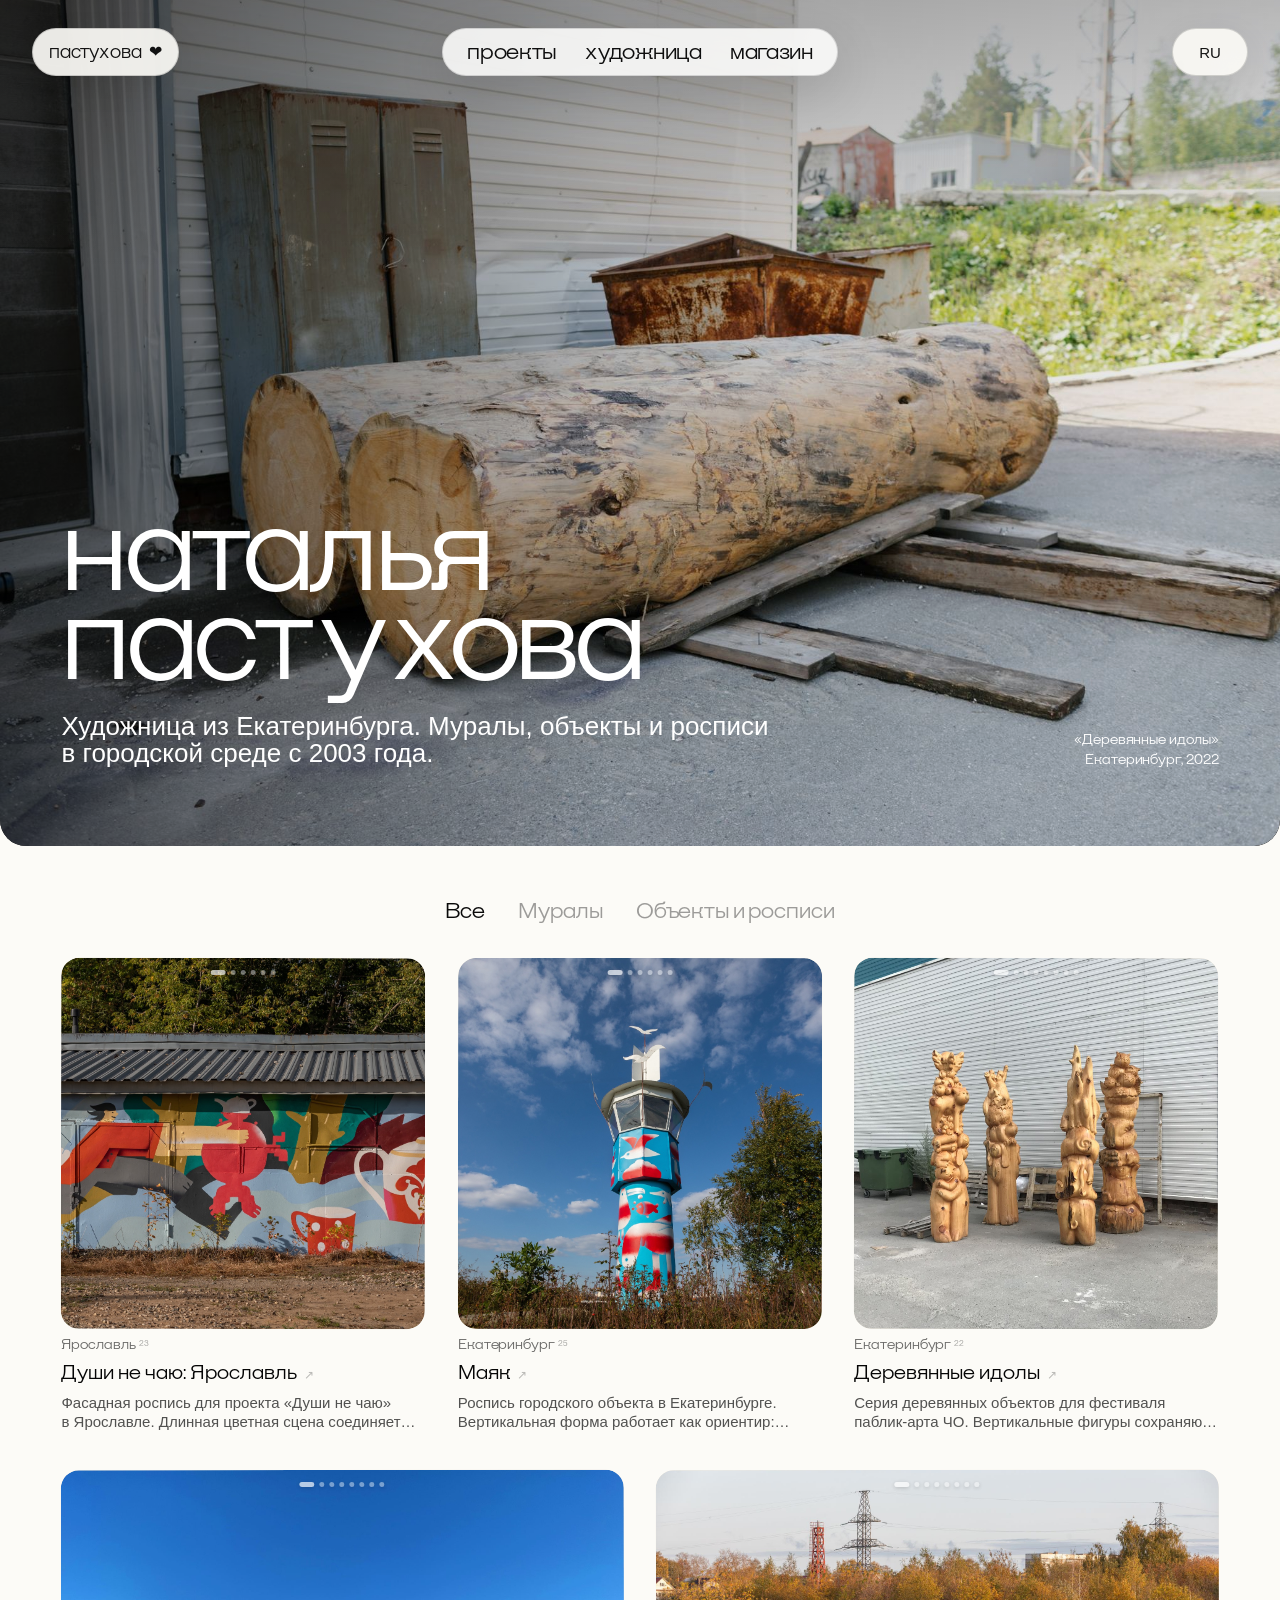
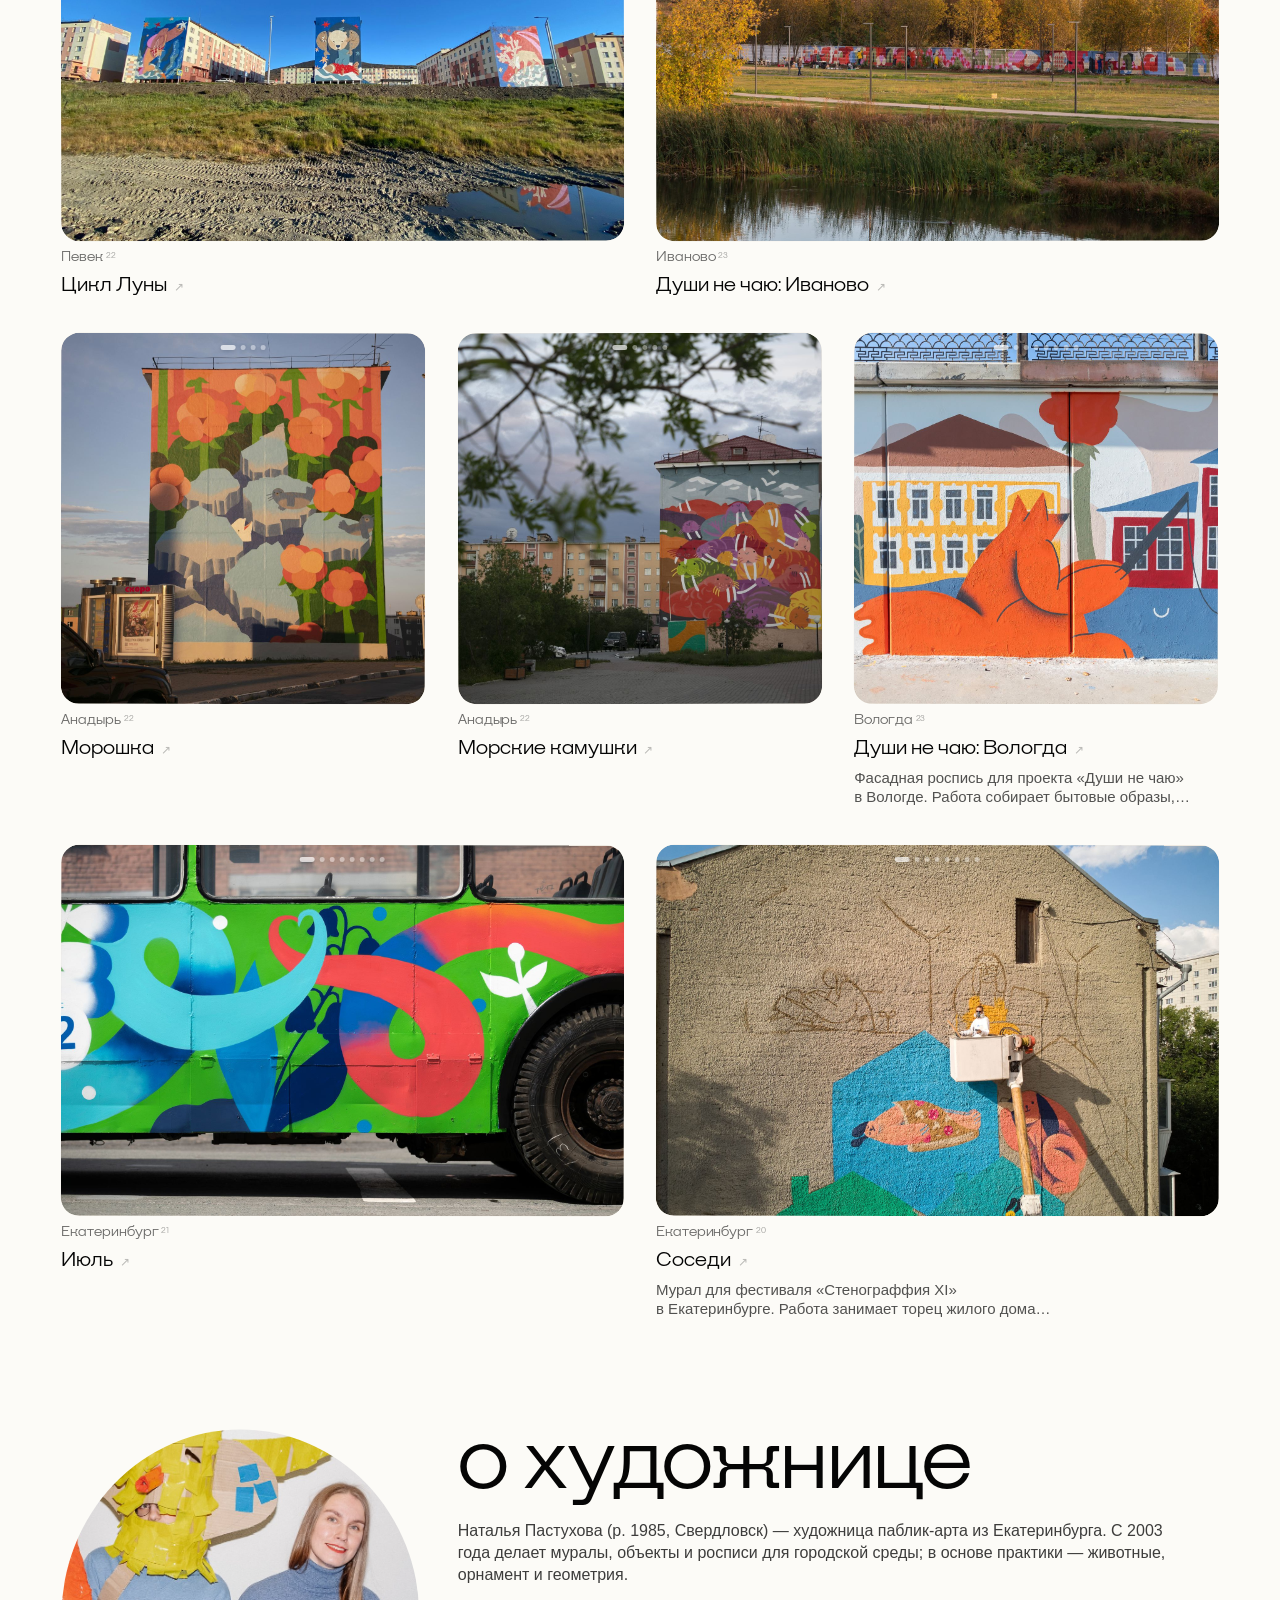
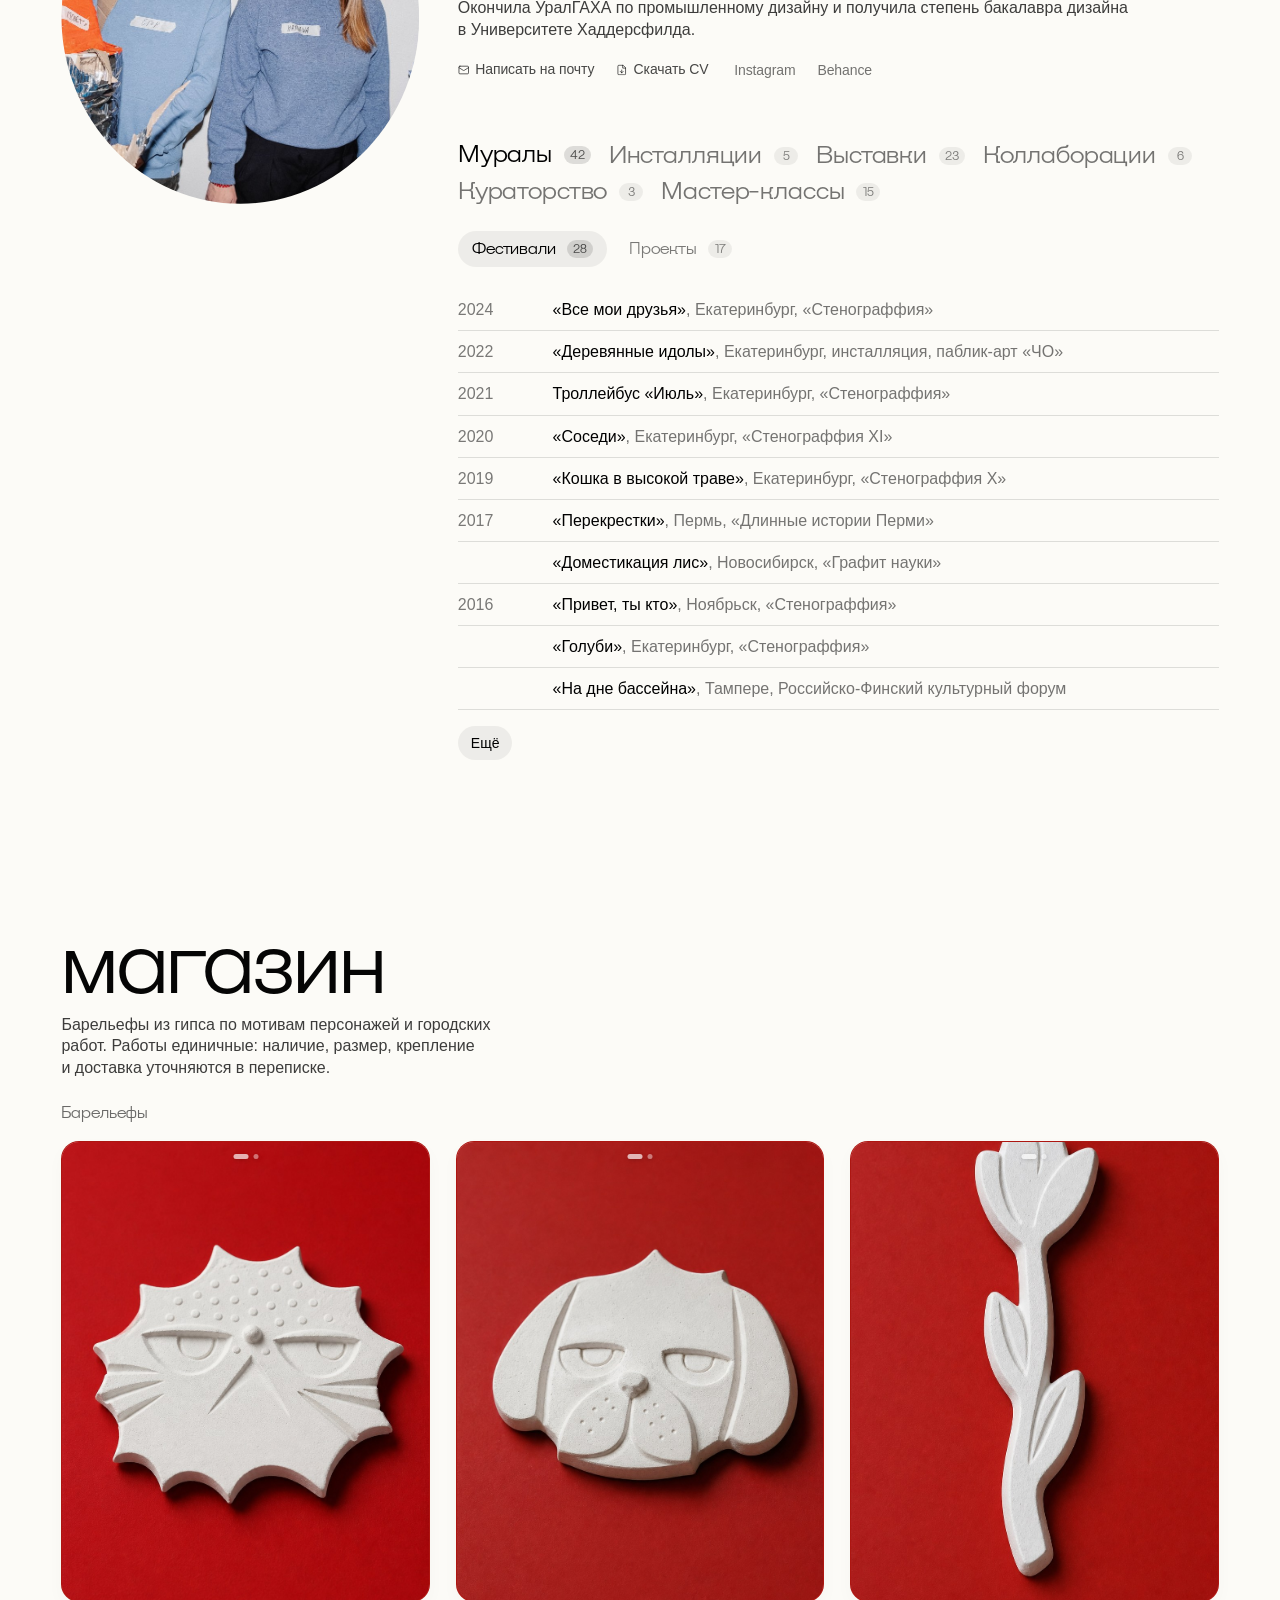
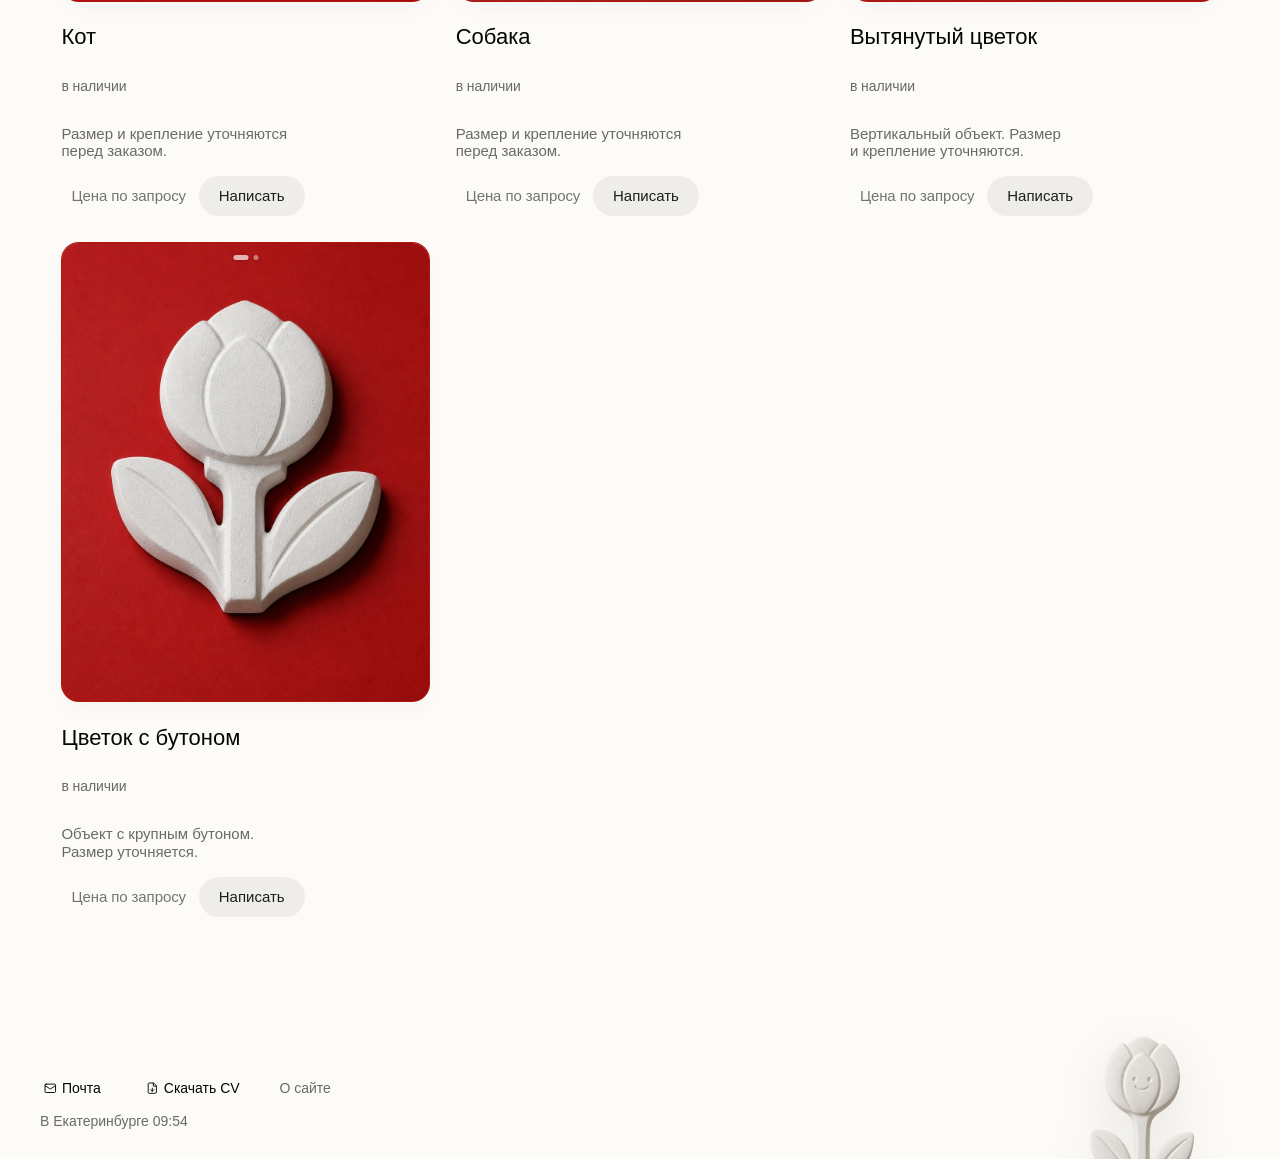
==== site/index.html @ 5fe612a3 "Polish night mode shop and project detail" ====
<!DOCTYPE html>
<html lang="ru">
<head>
    <meta charset="UTF-8">
    <meta name="viewport" content="width=device-width, initial-scale=1.0">
    <meta name="referrer" content="strict-origin-when-cross-origin">
    <meta http-equiv="Content-Security-Policy" content="default-src 'self'; script-src 'self'; style-src 'self' 'unsafe-inline'; img-src 'self' data: https:; font-src 'self' data:; connect-src 'self' https://api.open-meteo.com; object-src 'none'; base-uri 'self'; form-action 'none'; frame-src 'none'">
    <meta name="description" content="Наталья Пастухова: паблик-арт, городские проекты, биография художницы и работы в продаже.">
    <meta property="og:type" content="website">
    <meta property="og:site_name" content="Наталья Пастухова">
    <meta property="og:title" content="Наталья Пастухова — паблик-арт">
    <meta property="og:description" content="Муралы, городские объекты, росписи и барельефы художницы Натальи Пастуховой.">
    <meta property="og:image" content="https://aimpss7.github.io/natasha-pastukhova-site/assets/images/projects/mayak/cover.jpg">
    <meta property="og:url" content="https://aimpss7.github.io/natasha-pastukhova-site/">
    <meta name="twitter:card" content="summary_large_image">
    <link rel="canonical" href="https://aimpss7.github.io/natasha-pastukhova-site/">
    <link rel="alternate" hreflang="ru" href="https://aimpss7.github.io/natasha-pastukhova-site/">
    <link rel="alternate" hreflang="en" href="https://aimpss7.github.io/natasha-pastukhova-site/en.html">
    <title>Наталья Пастухова</title>
    <link rel="icon" href="favicon.svg" type="image/svg+xml">
    <link rel="stylesheet" href="css/style.css?v=site-v1-147">
</head>
<body class="site-home site-ru">
    <header class="header">
        <a href="index.html" class="header-logo">
            <span class="brand-full">пастухова</span><span class="brand-short">пастухова</span><span class="heart" aria-hidden="true">❤</span>
        </a>
        <div class="header-menu" id="site-menu">
            <a href="#projects">проекты</a>
            <a href="#artist">художница</a>
            <a href="#shop">магазин</a>
            <div class="header-menu-lang" aria-label="Язык сайта в меню">
                <a class="lang-toggle is-active" href="index.html" lang="ru" aria-current="true" aria-label="Русская версия сайта">RU</a>
                <a class="lang-toggle" href="en.html" lang="en" aria-label="English version">EN</a>
            </div>
        </div>
        <button class="header-burger" type="button" aria-label="Открыть меню" aria-expanded="false" aria-controls="site-menu" data-nav-toggle>
            <span></span>
            <span></span>
            <span></span>
        </button>
        <div class="header-lang" aria-label="Язык сайта">
            <a class="lang-toggle is-active" href="index.html" lang="ru" aria-current="true" aria-label="Русская версия сайта">RU</a>
            <a class="lang-toggle" href="en.html" lang="en" aria-label="English version">EN</a>
        </div>
    </header>

    <main class="onepage-main">
        <section class="onepage-projects" id="projects" aria-labelledby="hero-title">
            <section class="hero hero-editorial">
                <a class="hero-visual-link" href="#cards-start" data-hero-link aria-label="Перейти к выбранному проекту">
                    <img src="assets/images/projects/mayak/cover.jpg" alt="Маяк" decoding="async" data-hero-image>
                </a>
                <div class="hero-copy">
                    <div class="hero-kicker">Паблик-арт / Урал</div>
                    <h1 id="hero-title">
                        <span class="hero-title-line">наталья</span>
                        <span class="hero-title-line">пас<span class="kern-tu">ту</span><span class="kern-ho">хо</span>ва</span>
                    </h1>
                    <p class="hero-summary">Художница из Екатеринбурга. Муралы, объекты и росписи в городской среде с 2003 года.</p>
                </div>
                <div class="hero-image-caption" data-hero-caption>Маяк · Екатеринбург</div>
            </section>

            <div class="onepage-section-inner onepage-section-inner--projects">
                <nav class="project-filters" aria-label="Фильтры проектов">
                    <div class="filters">
                        <button class="filter-btn active" type="button" data-filter="all" aria-pressed="true" aria-label="Все работы, 10 проектов">Все <span aria-hidden="true">10</span></button>
                        <button class="filter-btn" type="button" data-filter="murals" aria-pressed="false" aria-label="Муралы, 7 проектов">Муралы <span aria-hidden="true">7</span></button>
                        <button class="filter-btn" type="button" data-filter="objects-paintings" aria-pressed="false" aria-label="Объекты и росписи, 3 проекта">Объекты и росписи <span aria-hidden="true">3</span></button>
                    </div>
                </nav>
            </div>

            <div class="container" id="cards-start">
                <!-- Карточки проектов будут отрендерены здесь через JS -->
            </div>
            <div class="onepage-section-inner">
                <div class="project-inline-detail" id="project-inline-detail" hidden></div>
            </div>
        </section>

        <section class="onepage-section" id="artist" aria-labelledby="artist-title">
            <div class="onepage-section-inner">
                <div class="two-column-layout">
                    <div class="photo-column">
                        <div class="photo-container">
                            <img src="ava_1.jpg" alt="Наталья Пастухова" decoding="async">
                        </div>
                    </div>

                    <div class="content-column">
                        <div class="cv-section">
                            <h2 class="about-title" id="artist-title">о художнице</h2>
                            <div class="cv-bio">
                                <p>Наталья Пастухова (р. 1985, Свердловск) — художница паблик-арта из Екатеринбурга. С 2003 года делает муралы, объекты и росписи для городской среды; в основе практики — животные, орнамент и геометрия.</p>
                                <p>Окончила УралГАХА по промышленному дизайну и получила степень бакалавра дизайна в Университете Хаддерсфилда.</p>
                            </div>
                            <div class="contact-chips about-actions" aria-label="Контакты и CV">
                                <div class="contact-group contact-group-primary" aria-label="Связаться и скачать CV">
                                    <button class="contact-chip contact-mail contact-chip-mail" type="button" data-copy-mail="hipastukhova@gmail.com" aria-label="Почта художницы" aria-expanded="false">
                                        <svg class="contact-icon" viewBox="0 0 24 24" aria-hidden="true"><rect width="20" height="16" x="2" y="4" rx="2"></rect><path d="m22 7-8.97 5.7a1.94 1.94 0 0 1-2.06 0L2 7"></path></svg>
                                        <span class="contact-mail-label">Написать на почту</span>
                                        <span class="contact-mail-value">hipastukhova@gmail.com</span>
                                        <span class="contact-mail-copy">Копировать</span>
                                    </button>
                                    <a class="contact-chip contact-chip-document" href="assets/docs/natalia-pastukhova-cv.pdf" download>
                                        <svg class="contact-icon" viewBox="0 0 24 24" aria-hidden="true"><path d="M14 2H6a2 2 0 0 0-2 2v16a2 2 0 0 0 2 2h12a2 2 0 0 0 2-2V8z"></path><path d="M14 2v6h6"></path><path d="M12 18v-6"></path><path d="m9 15 3 3 3-3"></path></svg>
                                        Скачать CV
                                    </a>
                                </div>
                                <div class="contact-group contact-group-social" aria-label="Внешние площадки">
                                    <a class="contact-chip contact-chip-social" href="https://www.instagram.com/hellopepe" target="_blank" rel="noopener noreferrer">Instagram</a>
                                    <a class="contact-chip contact-chip-social" href="https://www.behance.net/hellopepe" target="_blank" rel="noopener noreferrer">Behance</a>
                                </div>
                            </div>
                        </div>

                        <div class="content-wrapper">
                            <div class="menu-sidebar" role="tablist" aria-label="Разделы CV">
                                <button class="menu-item active" type="button" role="tab" aria-selected="true" aria-controls="section-1" aria-label="Муралы, 42 работы">Муралы <span aria-hidden="true">42</span></button>
                                <button class="menu-item" type="button" role="tab" aria-selected="false" aria-controls="section-2" aria-label="Инсталляции, 5 работ">Инсталляции <span aria-hidden="true">5</span></button>
                                <button class="menu-item" type="button" role="tab" aria-selected="false" aria-controls="section-3" aria-label="Выставки, 23 участия">Выставки <span aria-hidden="true">23</span></button>
                                <button class="menu-item" type="button" role="tab" aria-selected="false" aria-controls="section-4" aria-label="Коллаборации, 6 работ">Коллаборации <span aria-hidden="true">6</span></button>
                                <button class="menu-item" type="button" role="tab" aria-selected="false" aria-controls="section-5" aria-label="Кураторство, 3 проекта">Кураторство <span aria-hidden="true">3</span></button>
                                <button class="menu-item" type="button" role="tab" aria-selected="false" aria-controls="section-6" aria-label="Мастер-классы, 15 событий">Мастер-классы <span aria-hidden="true">15</span></button>
                            </div>

                            <div class="sections-container">
                                <div class="section active" id="section-1">
                                    <div class="cv-archive" data-cv-archive>
                                        <div class="cv-subtabs" role="tablist" aria-label="Типы муралов">
                                            <button class="cv-subtab active" id="murals-festivals-tab" type="button" role="tab" aria-selected="true" aria-controls="murals-festivals" aria-label="Фестивали, 28 работ" tabindex="0" data-cv-group-trigger="festivals">Фестивали <span aria-hidden="true">28</span></button>
                                            <button class="cv-subtab" id="murals-projects-tab" type="button" role="tab" aria-selected="false" aria-controls="murals-projects" aria-label="Проекты, 17 работ" tabindex="-1" data-cv-group-trigger="projects">Проекты <span aria-hidden="true">17</span></button>
                                        </div>

                                        <div class="cv-group active" id="murals-festivals" role="tabpanel" aria-labelledby="murals-festivals-tab" data-cv-group="festivals">
                                            <table data-preview-limit="10">
                                                <tr><td class="col-year">2024</td><td class="col-content"><span class="work-title">«Все мои друзья»</span><span class="work-location">Екатеринбург</span><span class="work-details">«Стенограффия»</span></td><td class="col-location">Екатеринбург</td></tr>
                                                <tr><td class="col-year">2022</td><td class="col-content"><span class="work-title">«Деревянные идолы»</span><span class="work-location">Екатеринбург</span><span class="work-details">инсталляция, паблик-арт «ЧО»</span></td><td class="col-location">Екатеринбург</td></tr>
                                                <tr><td class="col-year">2021</td><td class="col-content"><span class="work-title">Троллейбус «Июль»</span><span class="work-location">Екатеринбург</span><span class="work-details">«Стенограффия»</span></td><td class="col-location">Екатеринбург</td></tr>
                                                <tr><td class="col-year">2020</td><td class="col-content"><span class="work-title">«Соседи»</span><span class="work-location">Екатеринбург</span><span class="work-details">«Стенограффия XI»</span></td><td class="col-location">Екатеринбург</td></tr>
                                                <tr><td class="col-year">2019</td><td class="col-content"><span class="work-title">«Кошка в высокой траве»</span><span class="work-location">Екатеринбург</span><span class="work-details">«Стенограффия X»</span></td><td class="col-location">Екатеринбург</td></tr>
                                                <tr><td class="col-year">2017</td><td class="col-content"><span class="work-title">«Перекрестки»</span><span class="work-location">Пермь</span><span class="work-details">«Длинные истории Перми»</span></td><td class="col-location">Пермь</td></tr>
                                                <tr><td class="col-year"></td><td class="col-content"><span class="work-title">«Доместикация лис»</span><span class="work-location">Новосибирск</span><span class="work-details">«Графит науки»</span></td><td class="col-location">Новосибирск</td></tr>
                                                <tr><td class="col-year">2016</td><td class="col-content"><span class="work-title">«Привет, ты кто»</span><span class="work-location">Ноябрьск</span><span class="work-details">«Стенограффия»</span></td><td class="col-location">Ноябрьск</td></tr>
                                                <tr><td class="col-year"></td><td class="col-content"><span class="work-title">«Голуби»</span><span class="work-location">Екатеринбург</span><span class="work-details">«Стенограффия»</span></td><td class="col-location">Екатеринбург</td></tr>
                                                <tr><td class="col-year"></td><td class="col-content"><span class="work-title">«На дне бассейна»</span><span class="work-location">Тампере</span><span class="work-details">Российско-Финский культурный форум</span></td><td class="col-location">Тампере</td></tr>
                                                <tr><td class="col-year"></td><td class="col-content"><span class="work-title">«Самоцветы»</span><span class="work-location">Якутск</span><span class="work-details">IV Якутская биеннале современного искусства</span></td><td class="col-location">Якутск</td></tr>
                                                <tr><td class="col-year">2015</td><td class="col-content"><span class="work-title">«Птица счастья»</span><span class="work-location">Мыс Каменный</span><span class="work-details">«Стенограффия»</span></td><td class="col-location">Мыс Каменный</td></tr>
                                                <tr><td class="col-year"></td><td class="col-content"><span class="work-title">«Русалка»</span><span class="work-location">Екатеринбург</span><span class="work-details">«Результарт»</span></td><td class="col-location">Екатеринбург</td></tr>
                                                <tr><td class="col-year"></td><td class="col-content"><span class="work-title">«Миграция»</span><span class="work-location">Самара</span><span class="work-details">«Жемчужина на Волге»</span></td><td class="col-location">Самара</td></tr>
                                                <tr><td class="col-year">2014</td><td class="col-content"><span class="work-title">«Стая»</span><span class="work-location">Екатеринбург</span><span class="work-details">паблик-арт «Решительные действия»</span></td><td class="col-location">Екатеринбург</td></tr>
                                                <tr><td class="col-year">2013</td><td class="col-content"><span class="work-title">«Хорошая собака»</span><span class="work-location">Баку</span><span class="work-details">«Participate»</span></td><td class="col-location">Баку</td></tr>
                                                <tr><td class="col-year">2011</td><td class="col-content"><span class="work-title">«Хорошая собака»</span><span class="work-location">Пермь</span><span class="work-details">«Длинные истории Перми. Скорость цвета»</span></td><td class="col-location">Пермь</td></tr>
                                                <tr><td class="col-year"></td><td class="col-content"><span class="work-title">«Малахитовый медведь»</span><span class="work-location">Пермь</span><span class="work-details">«Длинные истории Перми. Скорость цвета»</span></td><td class="col-location">Пермь</td></tr>
                                                <tr><td class="col-year"></td><td class="col-content"><span class="work-title">«Хорошая собака»</span><span class="work-location">Пермь</span><span class="work-details">выставка «Черты», «Живая Пермь»</span></td><td class="col-location">Пермь</td></tr>
                                                <tr><td class="col-year">2010</td><td class="col-content"><span class="work-title">«Хорошая собака»</span><span class="work-location">Москва</span><span class="work-details">II Московская международная биеннале молодого искусства «Стой! Кто идет?»</span></td><td class="col-location">Москва</td></tr>
                                                <tr><td class="col-year"></td><td class="col-content"><span class="work-title">«Семечки закончились»</span><span class="work-location">Екатеринбург</span><span class="work-details">«Длинные истории Екатеринбурга 8. Черно-белое пространство»</span></td><td class="col-location">Екатеринбург</td></tr>
                                                <tr><td class="col-year">2009</td><td class="col-content"><span class="work-title">«Хорошая собака»</span><span class="work-location">Екатеринбург</span><span class="work-details">«Длинные истории Екатеринбурга 6»</span></td><td class="col-location">Екатеринбург</td></tr>
                                                <tr><td class="col-year">2008</td><td class="col-content"><span class="work-title">«Хорошая собака»</span><span class="work-location">Бишкек</span><span class="work-details">Международный симпозиум по искусству в общественных пространствах</span></td><td class="col-location">Бишкек</td></tr>
                                                <tr><td class="col-year">2007</td><td class="col-content"><span class="work-title">«46»</span><span class="work-location">Екатеринбург</span><span class="work-details">«Длинные истории Екатеринбурга 5»</span></td><td class="col-location">Екатеринбург</td></tr>
                                                <tr><td class="col-year"></td><td class="col-content"><span class="work-title">«Глэмрок»</span><span class="work-location">Екатеринбург</span><span class="work-details">«На волне»</span></td><td class="col-location">Екатеринбург</td></tr>
                                                <tr><td class="col-year">2006</td><td class="col-content"><span class="work-title">«4 годовщины»</span><span class="work-location">Екатеринбург</span><span class="work-details">«Длинные истории Екатеринбурга 4»</span></td><td class="col-location">Екатеринбург</td></tr>
                                                <tr><td class="col-year">2004</td><td class="col-content"><span class="work-title">«Communal»</span><span class="work-location">Екатеринбург</span><span class="work-details">«Длинные истории Екатеринбурга 2»</span></td><td class="col-location">Екатеринбург</td></tr>
                                                <tr><td class="col-year">2003</td><td class="col-content"><span class="work-title">«Захват 4 овощебазы»</span><span class="work-location">Екатеринбург</span><span class="work-details">«Длинные истории Екатеринбурга»</span></td><td class="col-location">Екатеринбург</td></tr>
                                            </table>
                                            <button class="cv-show-more" type="button" data-cv-show-more data-collapsed-label="Ещё" data-expanded-label="Скрыть">Ещё</button>
                                        </div>

                                        <div class="cv-group" id="murals-projects" role="tabpanel" aria-labelledby="murals-projects-tab" data-cv-group="projects" hidden>
                                            <table data-preview-limit="10">
                                                <tr><td class="col-year">2022</td><td class="col-content"><span class="work-title">«Морошка»</span><span class="work-location">Анадырь</span></td><td class="col-location">Анадырь</td></tr>
                                                <tr><td class="col-year"></td><td class="col-content"><span class="work-title">«Морские камушки»</span><span class="work-location">Анадырь</span></td><td class="col-location">Анадырь</td></tr>
                                                <tr><td class="col-year"></td><td class="col-content"><span class="work-title">«Цикл Луны»</span><span class="work-location">Певек</span><span class="work-details">триптих</span></td><td class="col-location">Певек</td></tr>
                                                <tr><td class="col-year"></td><td class="col-content"><span class="work-title">«Встреча»</span><span class="work-location">Альметьевск</span></td><td class="col-location">Альметьевск</td></tr>
                                                <tr><td class="col-year">2021</td><td class="col-content"><span class="work-title">«Поцелуй»</span><span class="work-location">Анадырь</span></td><td class="col-location">Анадырь</td></tr>
                                            </table>
                                            <button class="cv-show-more" type="button" hidden data-cv-show-more data-collapsed-label="Ещё" data-expanded-label="Скрыть">Ещё</button>
                                        </div>
                                    </div>
                                </div>

                                <div class="section" id="section-2">
                                    <table>
                                        <tr><td class="col-year">2022</td><td class="col-content"><span class="work-title">«Деревянные идолы»</span><span class="work-location">Екатеринбург</span><span class="work-details">инсталляция, паблик-арт «ЧО»</span></td><td class="col-location">Екатеринбург</td></tr>
                                        <tr><td class="col-year">2021</td><td class="col-content"><span class="work-title">Троллейбус «Июль»</span><span class="work-location">Екатеринбург</span><span class="work-details">«Стенограффия»</span></td><td class="col-location">Екатеринбург</td></tr>
                                    </table>
                                </div>

                                <div class="section" id="section-3">
                                    <div class="subsection-title">Персональные выставки</div>
                                    <table>
                                        <tr><td class="col-year">2020</td><td class="col-content"><span class="work-title">«Город зорких»</span><span class="work-location">Екатеринбург</span><span class="work-details">Бар Негодяи</span></td><td class="col-location">Екатеринбург</td></tr>
                                    </table>
                                </div>

                                <div class="section" id="section-4">
                                    <table>
                                        <tr><td class="col-year">2023</td><td class="col-content"><span class="work-title">«Кот, пчела и дракон»</span><span class="work-location">Санкт-Петербург</span><span class="work-details">Билайн и Севкабель Порт</span></td><td class="col-location">Санкт-Петербург</td></tr>
                                    </table>
                                </div>

                                <div class="section" id="section-5">
                                    <table>
                                        <tr><td class="col-year">2024</td><td class="col-content"><span class="work-title">Кураторский проект «Месторождения»</span><span class="work-location">Краснокаменск</span></td><td class="col-location">Краснокаменск</td></tr>
                                    </table>
                                </div>

                                <div class="section" id="section-6">
                                    <table>
                                        <tr><td class="col-year">2024</td><td class="col-content"><span class="work-title">Лаборатория «Фантастический Сад»</span><span class="work-location">Екатеринбург</span><span class="work-details">Инклюзивная художественная студия, Ельцин Центр</span></td><td class="col-location">Екатеринбург</td></tr>
                                    </table>
                                </div>
                            </div>
                        </div>
                    </div>
                </div>
            </div>
        </section>

        <section class="onepage-section" id="shop" aria-labelledby="shop-title">
            <div class="onepage-section-inner">
                <header class="shop-heading">
                    <div>
                        <h2 id="shop-title">магазин</h2>
                        <p>Барельефы из гипса по мотивам персонажей и городских работ. Работы единичные: наличие, размер, крепление и доставка уточняются в переписке.</p>
                    </div>
                </header>
                <div class="shop-catalog" aria-label="Товары">
                    <section class="shop-group" aria-labelledby="shop-reliefs-title">
                        <h3 class="shop-group-title" id="shop-reliefs-title">Барельефы</h3>
                        <div class="shop-grid shop-grid--reliefs">
                            <article class="shop-item shop-item--cat-relief is-available">
                                <div class="shop-item-image shop-item-story" data-shop-story>
                                    <img class="active" src="assets/images/shop/reliefs/cat-main.jpg" alt="Барельеф Кот" loading="eager" decoding="async">
                                    <img src="assets/images/shop/reliefs/cat-detail.jpg" alt="Барельеф Кот, деталь" loading="lazy" decoding="async">
                                    <div class="shop-story-progress" aria-hidden="true"><span class="active"></span><span></span></div>
                                    <button class="shop-story-btn shop-story-prev" type="button" aria-label="Предыдущий кадр"></button>
                                    <button class="shop-story-btn shop-story-next" type="button" aria-label="Следующий кадр"></button>
                                </div>
                                <h4>Кот</h4>
                                <div class="shop-item-meta">
                                    <span>в наличии</span>
                                </div>
                                <p class="shop-item-note">Размер и крепление уточняются перед заказом.</p>
                                <div class="shop-buy">
                                    <span class="shop-price">Цена по запросу</span>
                                    <a class="shop-order" href="mailto:hipastukhova@gmail.com?subject=Уточнить%20наличие%3A%20барельеф%20Кот">Написать</a>
                                </div>
                            </article>

                            <article class="shop-item shop-item--dog-relief is-available">
                                <div class="shop-item-image shop-item-story" data-shop-story>
                                    <img class="active" src="assets/images/shop/reliefs/dog-main.jpg" alt="Барельеф Собака" loading="eager" decoding="async">
                                    <img src="assets/images/shop/reliefs/dog-detail.jpg" alt="Барельеф Собака, деталь" loading="lazy" decoding="async">
                                    <div class="shop-story-progress" aria-hidden="true"><span class="active"></span><span></span></div>
                                    <button class="shop-story-btn shop-story-prev" type="button" aria-label="Предыдущий кадр"></button>
                                    <button class="shop-story-btn shop-story-next" type="button" aria-label="Следующий кадр"></button>
                                </div>
                                <h4>Собака</h4>
                                <div class="shop-item-meta">
                                    <span>в наличии</span>
                                </div>
                                <p class="shop-item-note">Размер и крепление уточняются перед заказом.</p>
                                <div class="shop-buy">
                                    <span class="shop-price">Цена по запросу</span>
                                    <a class="shop-order" href="mailto:hipastukhova@gmail.com?subject=Уточнить%20наличие%3A%20барельеф%20Собака">Написать</a>
                                </div>
                            </article>

                            <article class="shop-item shop-item--long-flower-relief is-available">
                                <div class="shop-item-image shop-item-story" data-shop-story>
                                    <img class="active" src="assets/images/shop/reliefs/flower-long-main.jpg" alt="Барельеф Вытянутый цветок" loading="lazy" decoding="async">
                                    <img src="assets/images/shop/reliefs/flower-long-detail.jpg" alt="Барельеф Вытянутый цветок, деталь" loading="lazy" decoding="async">
                                    <div class="shop-story-progress" aria-hidden="true"><span class="active"></span><span></span></div>
                                    <button class="shop-story-btn shop-story-prev" type="button" aria-label="Предыдущий кадр"></button>
                                    <button class="shop-story-btn shop-story-next" type="button" aria-label="Следующий кадр"></button>
                                </div>
                                <h4>Вытянутый цветок</h4>
                                <div class="shop-item-meta">
                                    <span>в наличии</span>
                                </div>
                                <p class="shop-item-note">Вертикальный объект. Размер и крепление уточняются.</p>
                                <div class="shop-buy">
                                    <span class="shop-price">Цена по запросу</span>
                                    <a class="shop-order" href="mailto:hipastukhova@gmail.com?subject=Уточнить%20наличие%3A%20барельеф%20Вытянутый%20цветок">Написать</a>
                                </div>
                            </article>

                            <article class="shop-item shop-item--bud-flower-relief is-available">
                                <div class="shop-item-image shop-item-story" data-shop-story>
                                    <img class="active" src="assets/images/shop/reliefs/flower-bud-main.jpg" alt="Барельеф Цветок с бутоном" loading="lazy" decoding="async">
                                    <img src="assets/images/shop/reliefs/flower-bud-detail.jpg" alt="Барельеф Цветок с бутоном, деталь" loading="lazy" decoding="async">
                                    <div class="shop-story-progress" aria-hidden="true"><span class="active"></span><span></span></div>
                                    <button class="shop-story-btn shop-story-prev" type="button" aria-label="Предыдущий кадр"></button>
                                    <button class="shop-story-btn shop-story-next" type="button" aria-label="Следующий кадр"></button>
                                </div>
                                <h4>Цветок с бутоном</h4>
                                <div class="shop-item-meta">
                                    <span>в наличии</span>
                                </div>
                                <p class="shop-item-note">Объект с крупным бутоном. Размер уточняется.</p>
                                <div class="shop-buy">
                                    <span class="shop-price">Цена по запросу</span>
                                    <a class="shop-order" href="mailto:hipastukhova@gmail.com?subject=Уточнить%20наличие%3A%20барельеф%20Цветок%20с%20бутоном">Написать</a>
                                </div>
                            </article>
                        </div>
                    </section>
                </div>
            </div>
        </section>
    </main>

    <footer class="footer">
        <div class="footer-content">
            <div class="footer-service" aria-label="Контакты и служебные ссылки">
                <a class="footer-link footer-link-primary footer-mail" href="mailto:hipastukhova@gmail.com" aria-label="Написать на почту">
                    <svg class="footer-icon" viewBox="0 0 24 24" aria-hidden="true"><rect width="20" height="16" x="2" y="4" rx="2"></rect><path d="m22 7-8.97 5.7a1.94 1.94 0 0 1-2.06 0L2 7"></path></svg>
                    <span>Почта</span>
                </a>
                <a class="footer-link footer-link-document" href="assets/docs/natalia-pastukhova-cv.pdf" download>
                    <svg class="footer-icon footer-icon-doc" viewBox="0 0 24 24" aria-hidden="true"><path d="M14 2H6a2 2 0 0 0-2 2v16a2 2 0 0 0 2 2h12a2 2 0 0 0 2-2V8z"></path><path d="M14 2v6h6"></path><path d="M12 18v-6"></path><path d="m9 15 3 3 3-3"></path></svg>
                    <span>Скачать CV</span>
                </a>
                <button class="footer-link footer-privacy" type="button" data-privacy-open aria-label="О сайте и данных">О сайте</button>
            </div>
            <div class="footer-context" aria-label="Екатеринбург: локальное время и погода">
                <span class="footer-live">В Екатеринбурге <span class="ekb-time" id="ekb-time">00:00</span><span class="ekb-weather" id="weather-temp"></span></span>
            </div>
        </div>
        <img class="footer-flower" src="assets/images/footer/smiling-flower-relief.png" alt="" loading="lazy" decoding="async" aria-hidden="true">
    </footer>

    <script defer src="js/main.js?v=site-v1-60"></script>
</body>
</html>
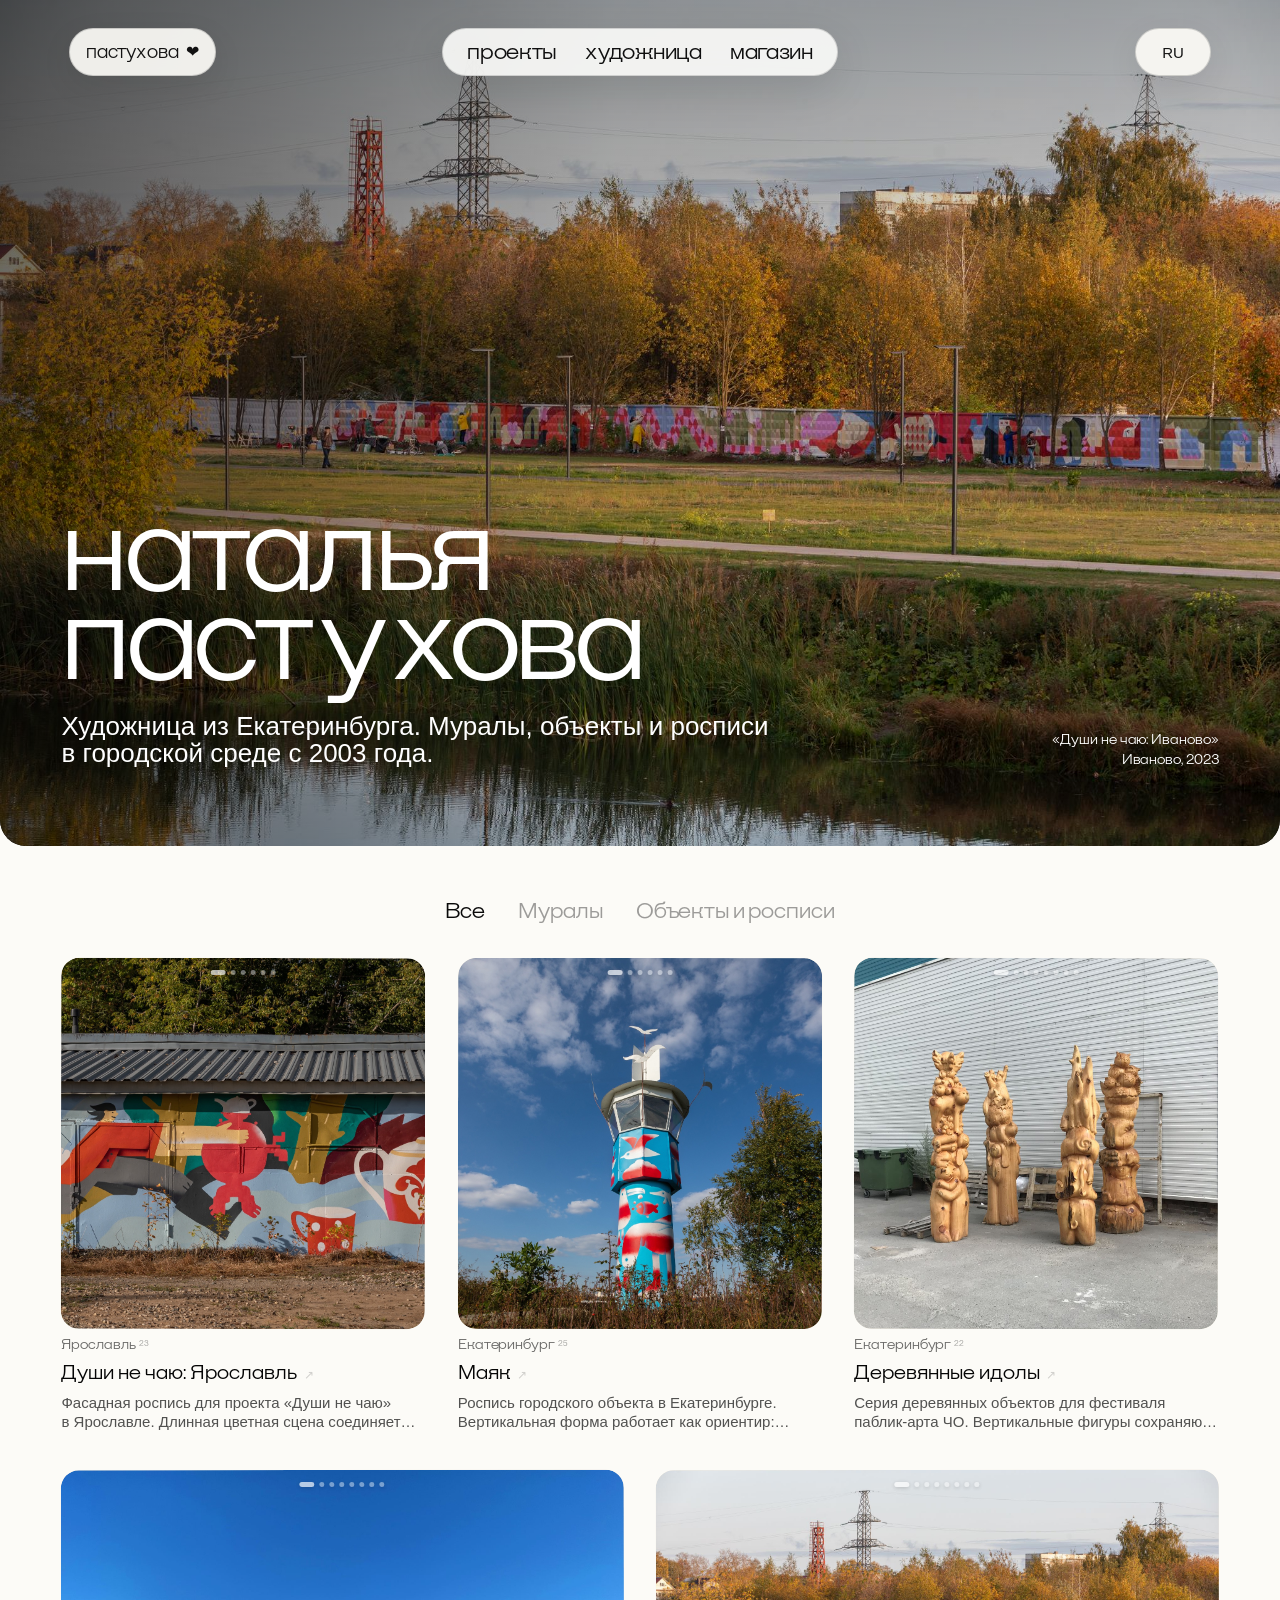
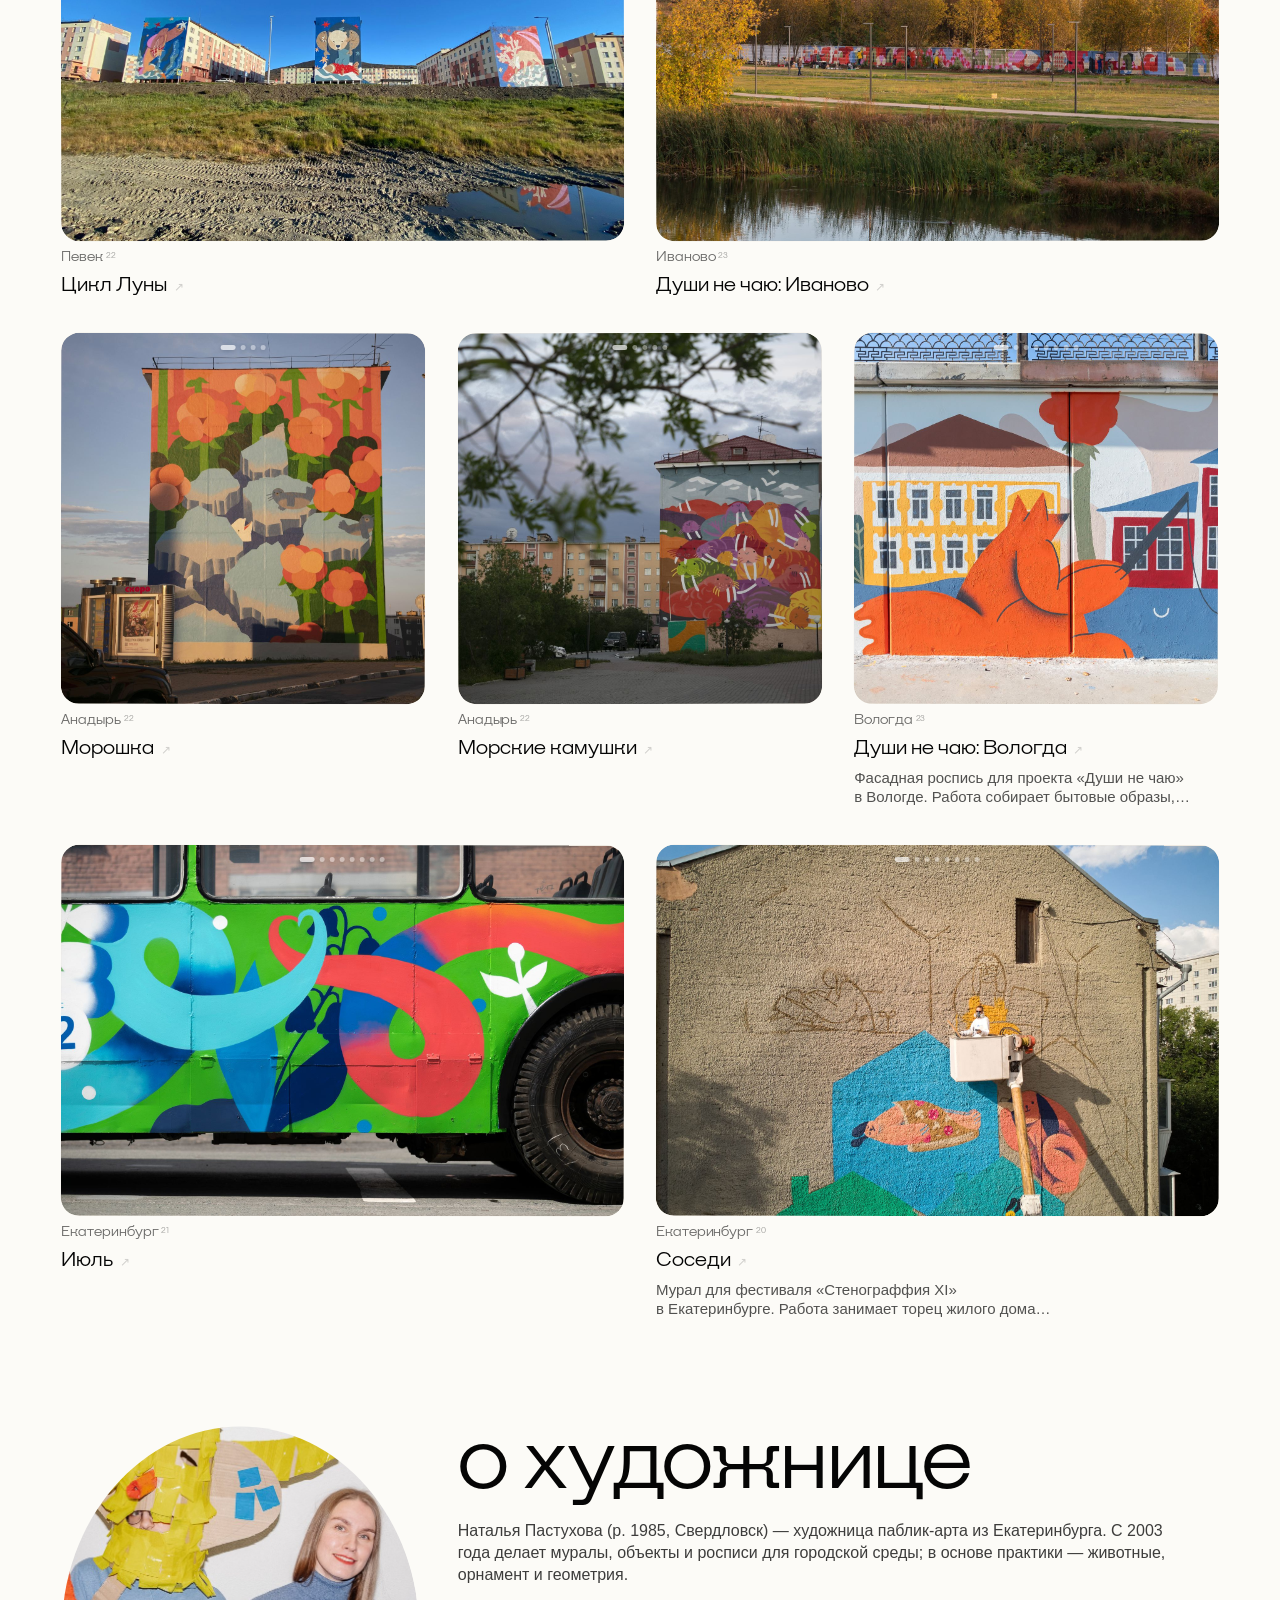
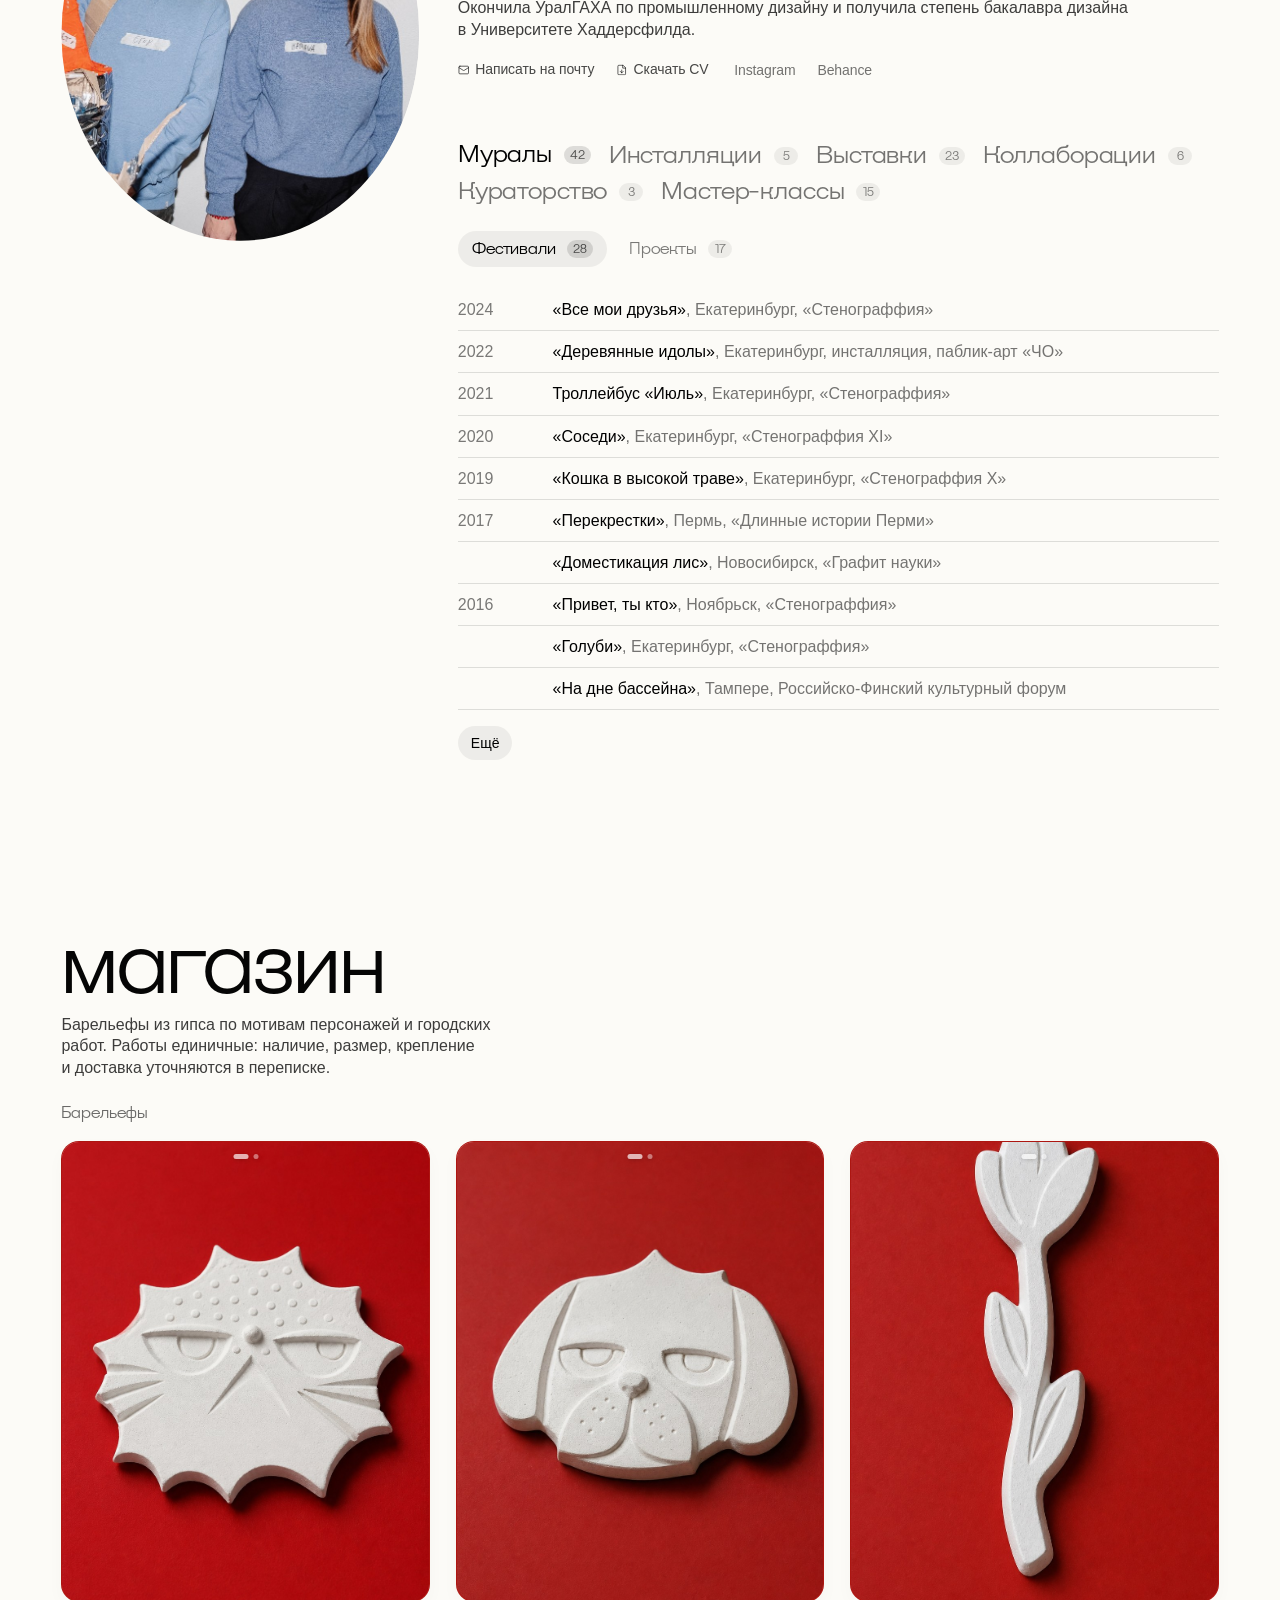
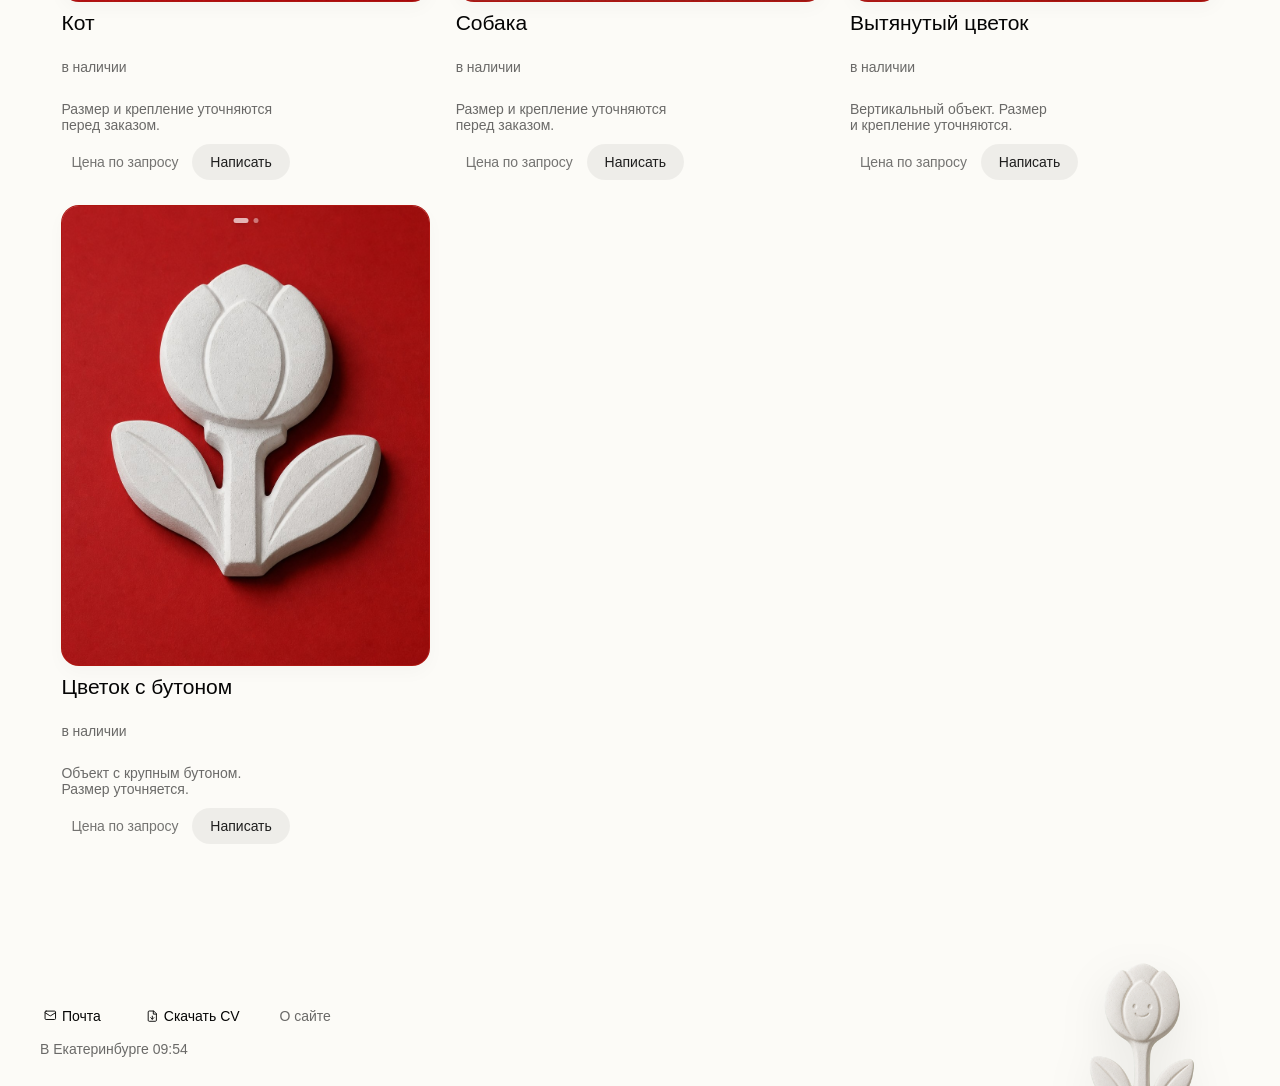
==== commit e9af33b9: "Align header and compact shop cards" ====
--- a/site/index.html
+++ b/site/index.html
@@ -18,7 +18,7 @@
     <link rel="alternate" hreflang="en" href="https://aimpss7.github.io/natasha-pastukhova-site/en.html">
     <title>Наталья Пастухова</title>
     <link rel="icon" href="favicon.svg" type="image/svg+xml">
-    <link rel="stylesheet" href="css/style.css?v=site-v1-147">
+    <link rel="stylesheet" href="css/style.css?v=site-v1-148">
 </head>
 <body class="site-home site-ru">
     <header class="header">
--- a/site/css/style.css
+++ b/site/css/style.css
@@ -20738,3 +20738,149 @@
         aspect-ratio: 4 / 3 !important;
     }
 }
+
+/* ========== CYCLE 85: GRID-LOCKED HEADER AND COMPACT SHOP CARDS ========== */
+@media (min-width: 900px) {
+    .header,
+    .site-home .header:not(.is-compact):not(.nav-open),
+    .header.is-compact {
+        left: max(69px, calc((100vw - 1600px) / 2)) !important;
+        right: auto !important;
+        width: min(1600px, calc(100vw - 138px)) !important;
+        max-width: none !important;
+        transform: none !important;
+    }
+
+    .header-logo,
+    .header.is-compact .header-logo,
+    .site-home .header:not(.is-compact):not(.nav-open) .header-logo {
+        grid-column: 1 !important;
+        justify-self: start !important;
+    }
+
+    .header-menu,
+    .header.is-compact .header-menu,
+    .site-home .header:not(.is-compact):not(.nav-open) .header-menu {
+        grid-column: 2 !important;
+        justify-self: center !important;
+    }
+
+    .header > .header-lang,
+    .header.is-compact > .header-lang,
+    .site-home .header:not(.is-compact):not(.nav-open) > .header-lang {
+        grid-column: 3 !important;
+        justify-self: end !important;
+    }
+}
+
+.shop-grid--reliefs .shop-item {
+    display: grid !important;
+    grid-template-rows: auto auto auto auto auto !important;
+    align-content: start !important;
+}
+
+.shop-grid--reliefs .shop-item-image {
+    margin-bottom: 0 !important;
+}
+
+.shop-grid--reliefs .shop-item h4 {
+    margin: clamp(10px, 0.7vw, 14px) 0 0 !important;
+    font-size: clamp(21px, 1.35vw, 27px) !important;
+    line-height: 1.02 !important;
+}
+
+.shop-grid--reliefs .shop-item-meta {
+    margin: 4px 0 0 !important;
+    font-size: clamp(13px, 0.82vw, 15px) !important;
+    line-height: 1.08 !important;
+}
+
+.shop-grid--reliefs .shop-item-note {
+    margin: clamp(8px, 0.6vw, 12px) 0 0 !important;
+    max-width: 20em !important;
+    font-size: clamp(14px, 0.88vw, 16px) !important;
+    line-height: 1.14 !important;
+}
+
+.shop-grid--reliefs .shop-buy {
+    display: flex !important;
+    align-items: center !important;
+    justify-content: flex-start !important;
+    gap: 14px !important;
+    margin: clamp(10px, 0.75vw, 14px) 0 0 !important;
+    min-height: 0 !important;
+}
+
+.shop-grid--reliefs .shop-price {
+    flex: 0 0 auto !important;
+    font-size: clamp(14px, 0.86vw, 15px) !important;
+    line-height: 1 !important;
+}
+
+.shop-grid--reliefs .shop-item .shop-order:not(.shop-order-disabled) {
+    min-height: 36px !important;
+    padding: 0 18px !important;
+    font-size: clamp(14px, 0.86vw, 15px) !important;
+}
+
+@media (max-width: 520px) {
+    .shop-grid--reliefs .shop-item-image {
+        aspect-ratio: 1 / 1 !important;
+    }
+
+    .shop-grid--reliefs .shop-item h4 {
+        margin-top: 10px !important;
+        font-size: 24px !important;
+        line-height: 1 !important;
+    }
+
+    .shop-grid--reliefs .shop-item-meta {
+        margin-top: 4px !important;
+        font-size: 14px !important;
+    }
+
+    .shop-grid--reliefs .shop-item-note {
+        margin-top: 8px !important;
+        max-width: 21em !important;
+        font-size: 14px !important;
+        line-height: 1.12 !important;
+    }
+
+    .shop-grid--reliefs .shop-buy {
+        margin-top: 10px !important;
+        gap: 12px !important;
+    }
+
+    .shop-grid--reliefs .shop-price {
+        font-size: 14px !important;
+    }
+
+    .shop-grid--reliefs .shop-item .shop-order:not(.shop-order-disabled) {
+        min-height: 36px !important;
+        padding: 0 18px !important;
+        font-size: 14px !important;
+    }
+}
+
+@media (max-width: 520px) {
+    body.site-night .onepage-main #shop .shop-grid--reliefs .shop-item .shop-item-meta,
+    .onepage-main #shop .shop-grid--reliefs .shop-item .shop-item-meta {
+        margin-top: 4px !important;
+        font-size: 14px !important;
+        line-height: 1.08 !important;
+    }
+
+    body.site-night .onepage-main #shop .shop-grid--reliefs .shop-item .shop-item-note,
+    .onepage-main #shop .shop-grid--reliefs .shop-item .shop-item-note {
+        margin: 8px 0 0 !important;
+        max-width: 21em !important;
+        font-size: 14px !important;
+        line-height: 1.14 !important;
+    }
+
+    body.site-night .onepage-main #shop .shop-grid--reliefs .shop-item .shop-buy,
+    .onepage-main #shop .shop-grid--reliefs .shop-item .shop-buy {
+        margin-top: 10px !important;
+        min-height: 36px !important;
+    }
+}
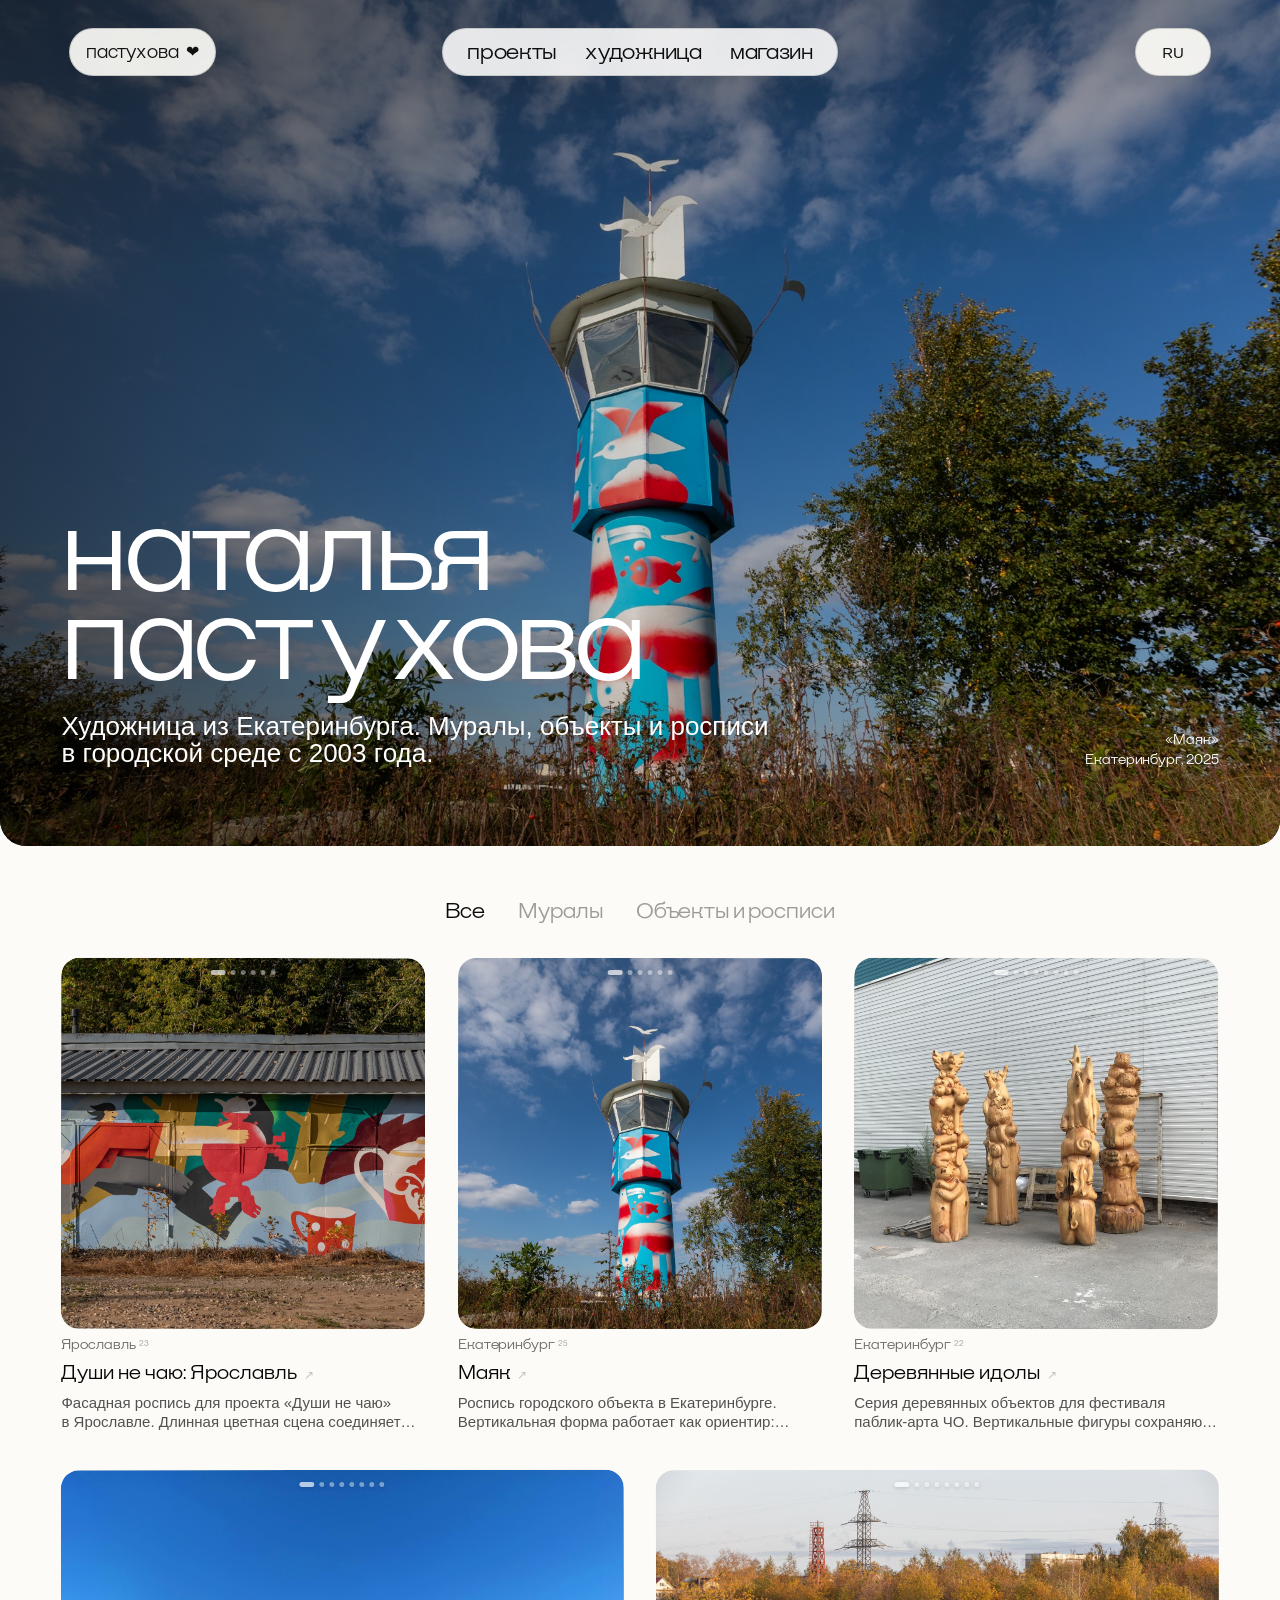
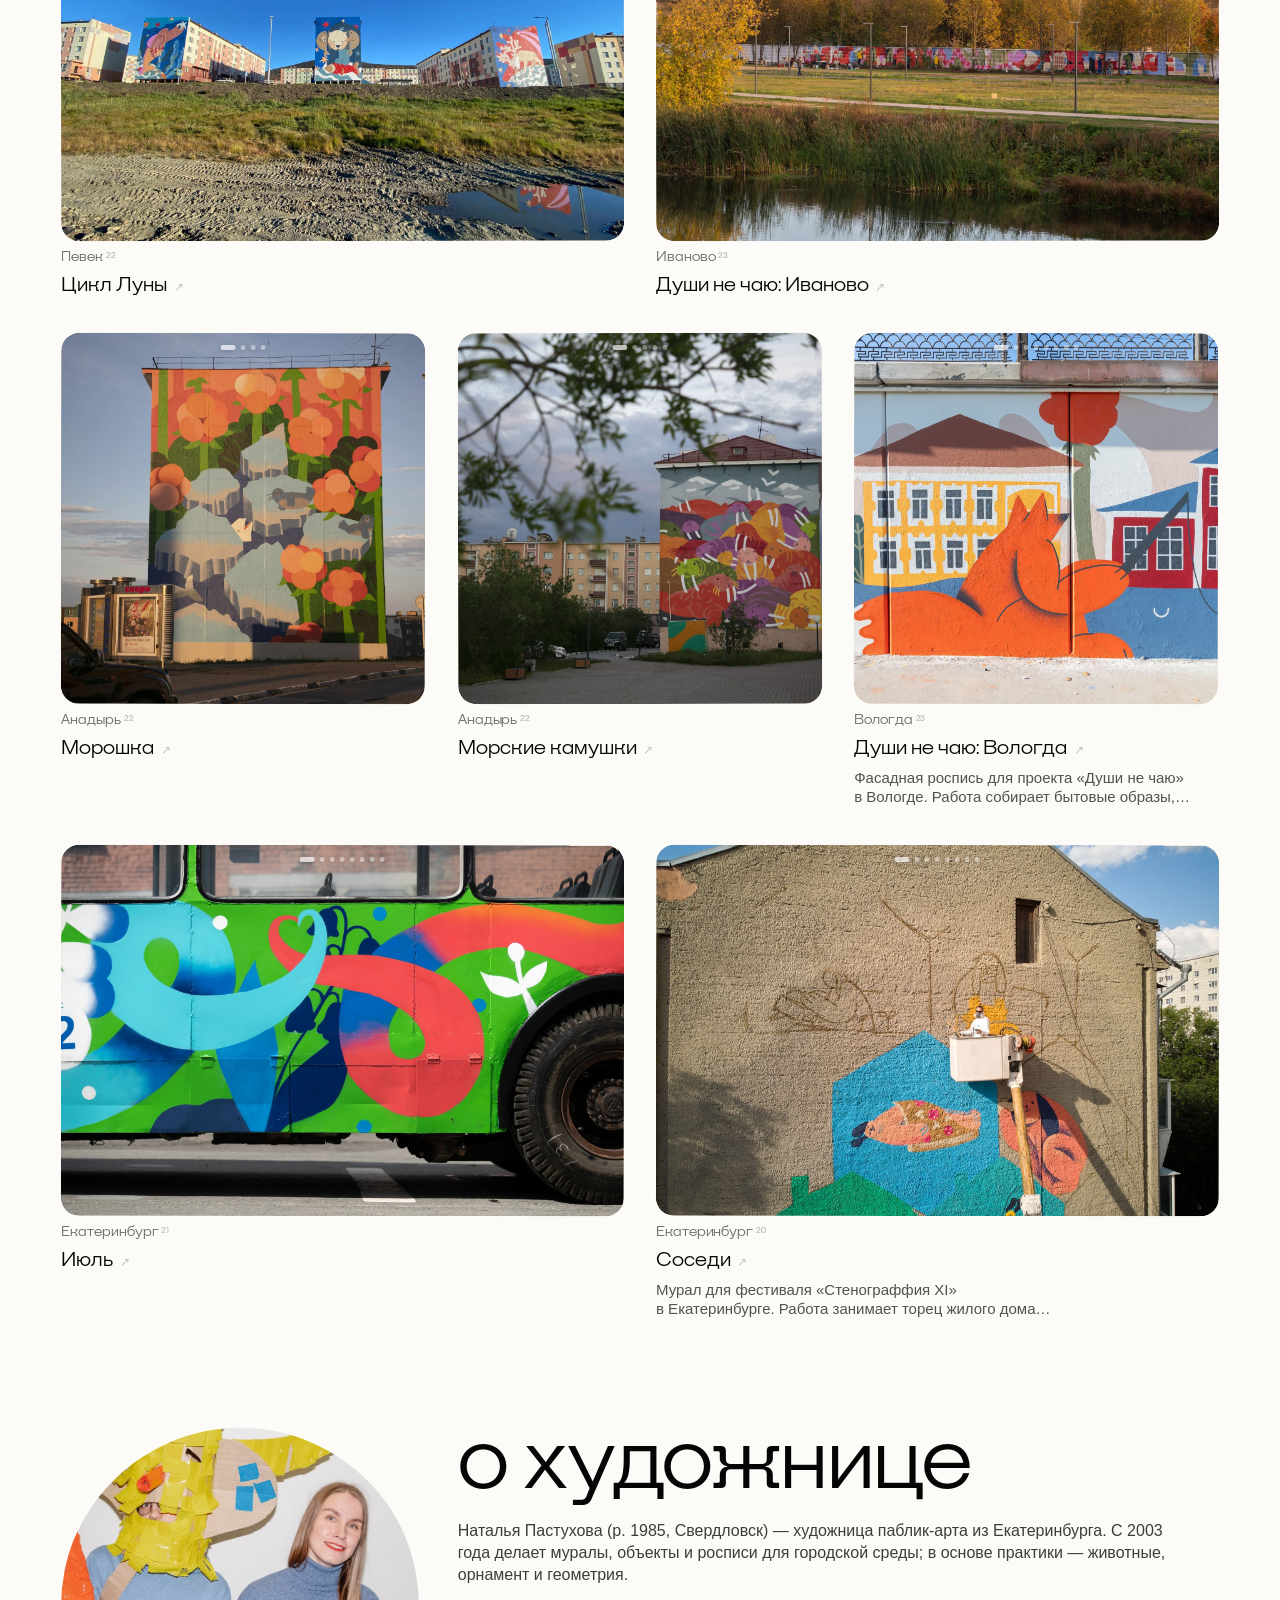
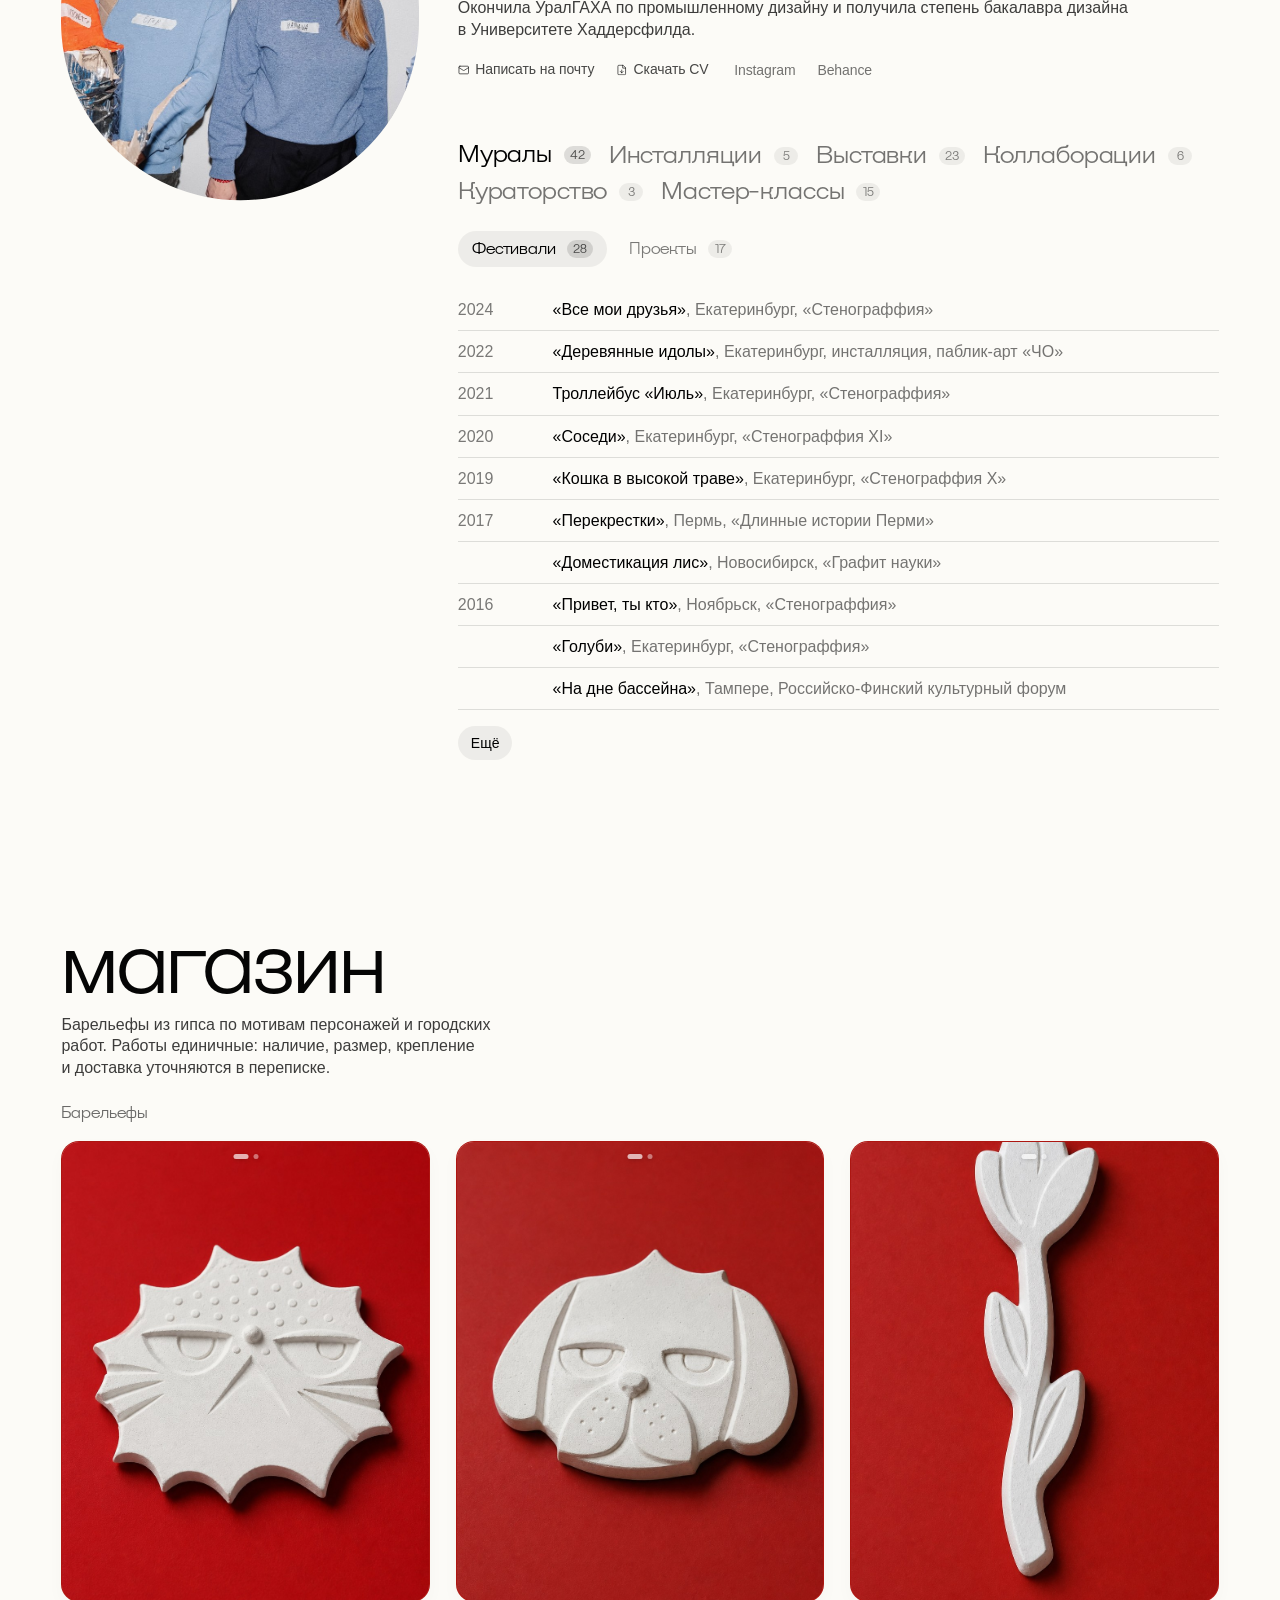
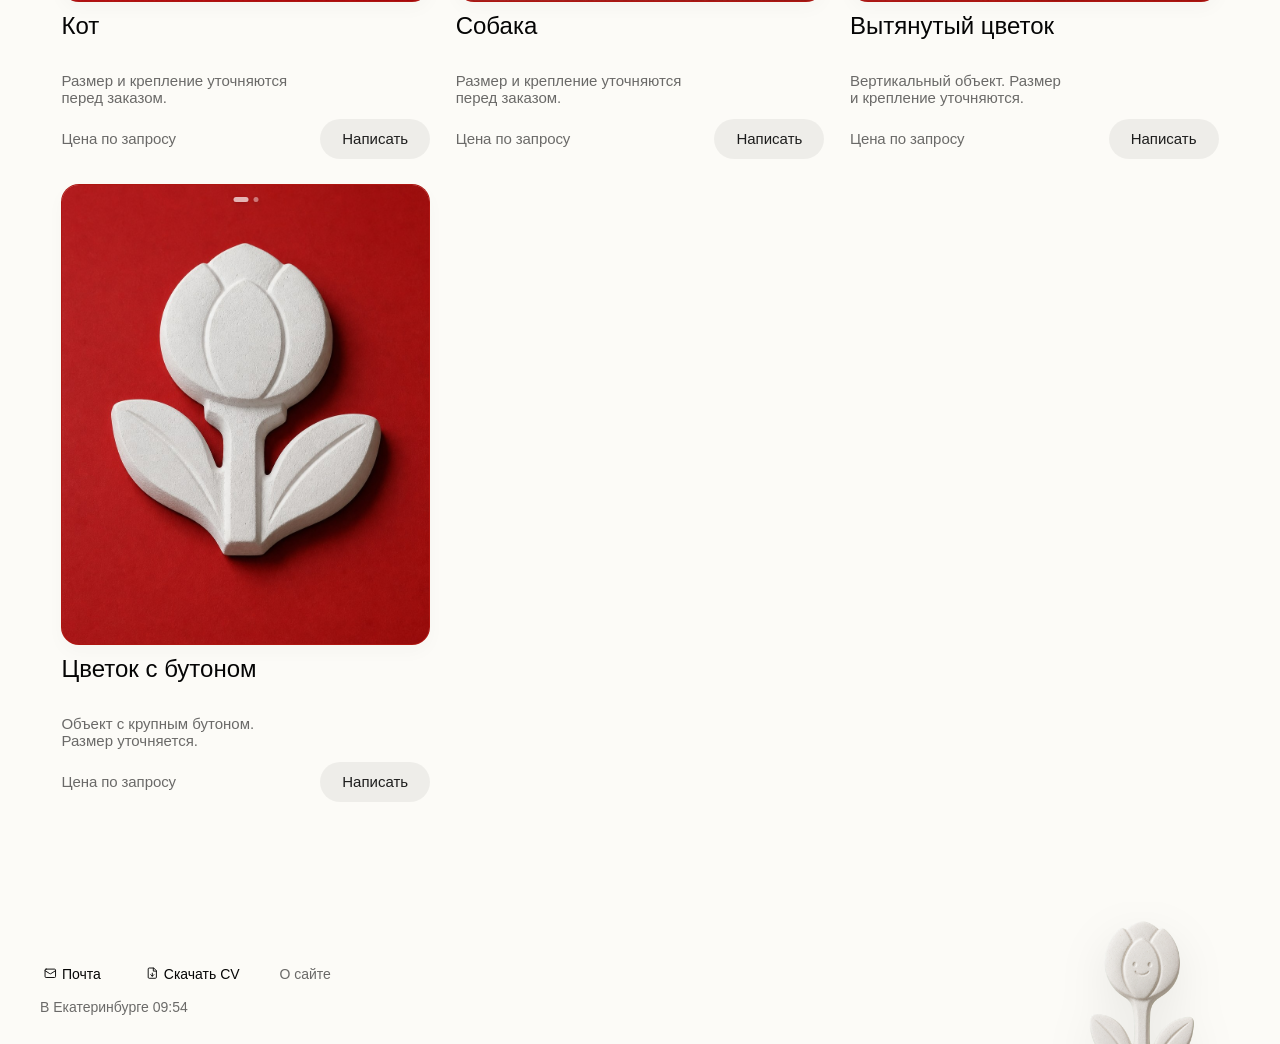
==== commit 509e5817: "Tighten shop cards and mobile artist oval" ====
--- a/site/index.html
+++ b/site/index.html
@@ -18,7 +18,7 @@
     <link rel="alternate" hreflang="en" href="https://aimpss7.github.io/natasha-pastukhova-site/en.html">
     <title>Наталья Пастухова</title>
     <link rel="icon" href="favicon.svg" type="image/svg+xml">
-    <link rel="stylesheet" href="css/style.css?v=site-v1-148">
+    <link rel="stylesheet" href="css/style.css?v=site-v1-149">
 </head>
 <body class="site-home site-ru">
     <header class="header">
@@ -240,9 +240,6 @@
                                     <button class="shop-story-btn shop-story-next" type="button" aria-label="Следующий кадр"></button>
                                 </div>
                                 <h4>Кот</h4>
-                                <div class="shop-item-meta">
-                                    <span>в наличии</span>
-                                </div>
                                 <p class="shop-item-note">Размер и крепление уточняются перед заказом.</p>
                                 <div class="shop-buy">
                                     <span class="shop-price">Цена по запросу</span>
@@ -259,9 +256,6 @@
                                     <button class="shop-story-btn shop-story-next" type="button" aria-label="Следующий кадр"></button>
                                 </div>
                                 <h4>Собака</h4>
-                                <div class="shop-item-meta">
-                                    <span>в наличии</span>
-                                </div>
                                 <p class="shop-item-note">Размер и крепление уточняются перед заказом.</p>
                                 <div class="shop-buy">
                                     <span class="shop-price">Цена по запросу</span>
@@ -278,9 +272,6 @@
                                     <button class="shop-story-btn shop-story-next" type="button" aria-label="Следующий кадр"></button>
                                 </div>
                                 <h4>Вытянутый цветок</h4>
-                                <div class="shop-item-meta">
-                                    <span>в наличии</span>
-                                </div>
                                 <p class="shop-item-note">Вертикальный объект. Размер и крепление уточняются.</p>
                                 <div class="shop-buy">
                                     <span class="shop-price">Цена по запросу</span>
@@ -297,9 +288,6 @@
                                     <button class="shop-story-btn shop-story-next" type="button" aria-label="Следующий кадр"></button>
                                 </div>
                                 <h4>Цветок с бутоном</h4>
-                                <div class="shop-item-meta">
-                                    <span>в наличии</span>
-                                </div>
                                 <p class="shop-item-note">Объект с крупным бутоном. Размер уточняется.</p>
                                 <div class="shop-buy">
                                     <span class="shop-price">Цена по запросу</span>
--- a/site/css/style.css
+++ b/site/css/style.css
@@ -20884,3 +20884,114 @@
         min-height: 36px !important;
     }
 }
+
+/* ========== CYCLE 86: SHOP CARD TYPOGRAPHY TIGHTENING ========== */
+.onepage-main #shop .shop-grid--reliefs .shop-item {
+    grid-template-rows: auto auto auto auto !important;
+}
+
+.onepage-main #shop .shop-grid--reliefs .shop-item h4 {
+    margin: clamp(12px, 0.9vw, 16px) 0 0 !important;
+    max-width: 11em !important;
+    font-size: clamp(24px, 1.55vw, 31px) !important;
+    font-weight: 430 !important;
+    line-height: 0.98 !important;
+    letter-spacing: 0 !important;
+}
+
+.onepage-main #shop .shop-grid--reliefs .shop-item-note {
+    margin: clamp(8px, 0.7vw, 12px) 0 0 !important;
+    max-width: 18.5em !important;
+    font-size: clamp(15px, 0.92vw, 17px) !important;
+    font-weight: 390 !important;
+    line-height: 1.12 !important;
+}
+
+.onepage-main #shop .shop-grid--reliefs .shop-buy {
+    display: flex !important;
+    align-items: center !important;
+    justify-content: space-between !important;
+    width: 100% !important;
+    gap: 16px !important;
+    margin: clamp(12px, 0.85vw, 16px) 0 0 !important;
+    padding: 0 !important;
+}
+
+.onepage-main #shop .shop-grid--reliefs .shop-price {
+    flex: 1 1 auto !important;
+    min-width: 0 !important;
+    color: rgba(0, 0, 0, 0.58) !important;
+    font-size: clamp(15px, 0.92vw, 17px) !important;
+    font-weight: 390 !important;
+    line-height: 1.05 !important;
+    text-align: left !important;
+}
+
+.onepage-main #shop .shop-grid--reliefs .shop-item .shop-order:not(.shop-order-disabled) {
+    flex: 0 0 auto !important;
+    min-height: 40px !important;
+    padding: 0 22px !important;
+    font-size: clamp(15px, 0.92vw, 17px) !important;
+    line-height: 1 !important;
+}
+
+body.site-night .onepage-main #shop .shop-grid--reliefs .shop-price {
+    color: rgba(244, 240, 232, 0.62) !important;
+}
+
+@media (max-width: 520px) {
+    .onepage-main #shop .shop-grid--reliefs .shop-item h4 {
+        margin-top: 14px !important;
+        max-width: 9.5em !important;
+        font-size: 28px !important;
+        line-height: 0.98 !important;
+    }
+
+    .onepage-main #shop .shop-grid--reliefs .shop-item-note {
+        margin-top: 9px !important;
+        max-width: 16.5em !important;
+        font-size: 16px !important;
+        line-height: 1.14 !important;
+    }
+
+    .onepage-main #shop .shop-grid--reliefs .shop-buy {
+        margin-top: 14px !important;
+        gap: 14px !important;
+    }
+
+    .onepage-main #shop .shop-grid--reliefs .shop-price {
+        font-size: 15px !important;
+        line-height: 1.05 !important;
+    }
+
+    .onepage-main #shop .shop-grid--reliefs .shop-item .shop-order:not(.shop-order-disabled) {
+        min-height: 38px !important;
+        padding: 0 20px !important;
+        font-size: 15px !important;
+    }
+}
+
+/* ========== CYCLE 87: MOBILE ARTIST OVAL FULL BLEED ========== */
+@media (max-width: 620px) {
+    .onepage-main #artist .photo-column {
+        width: 100vw !important;
+        max-width: 100vw !important;
+        margin-left: calc(50% - 50vw) !important;
+        margin-right: calc(50% - 50vw) !important;
+        padding: 0 !important;
+    }
+
+    .onepage-main #artist .photo-container {
+        width: 100vw !important;
+        max-width: 100vw !important;
+        margin: 0 !important;
+        aspect-ratio: 16 / 9 !important;
+        max-height: none !important;
+        clip-path: ellipse(54% 45% at 50% 50%) !important;
+        border-radius: 54% / 45% !important;
+    }
+
+    .onepage-main #artist .photo-container img {
+        object-position: center 39% !important;
+    }
+}
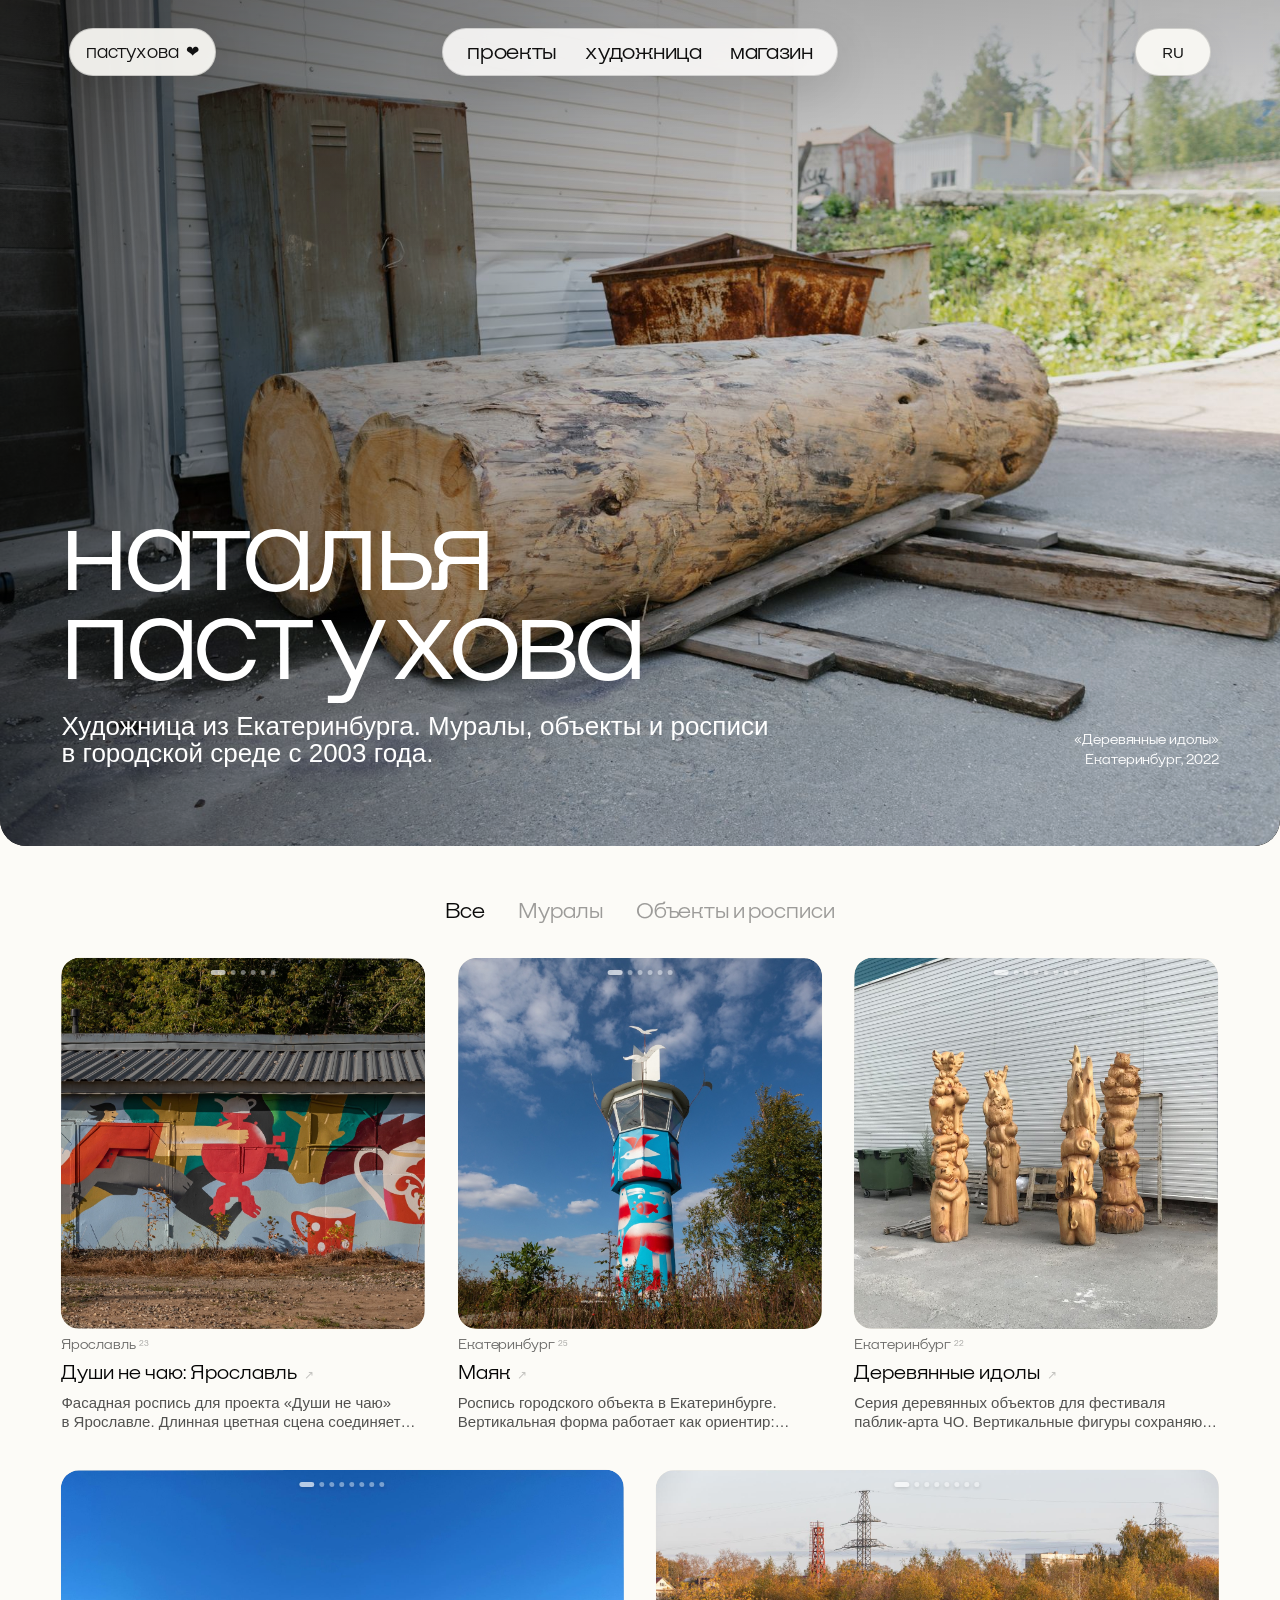
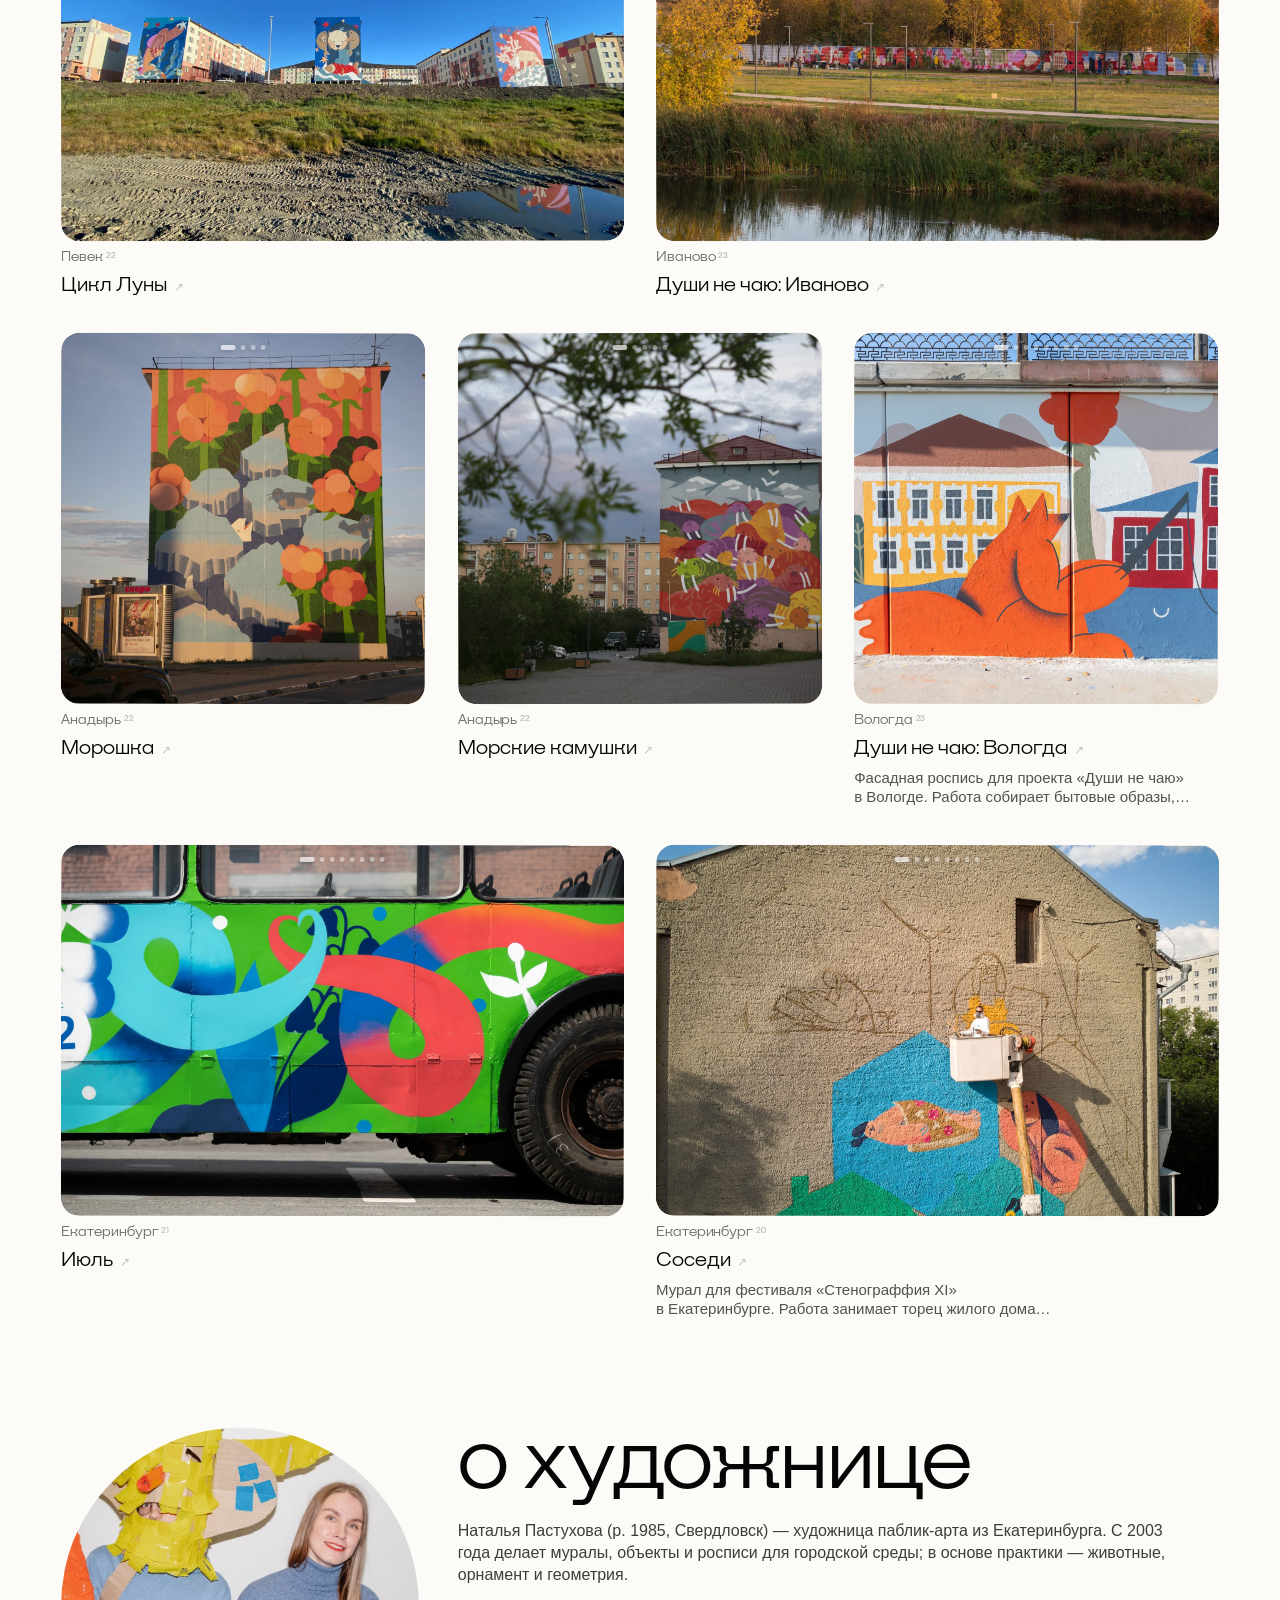
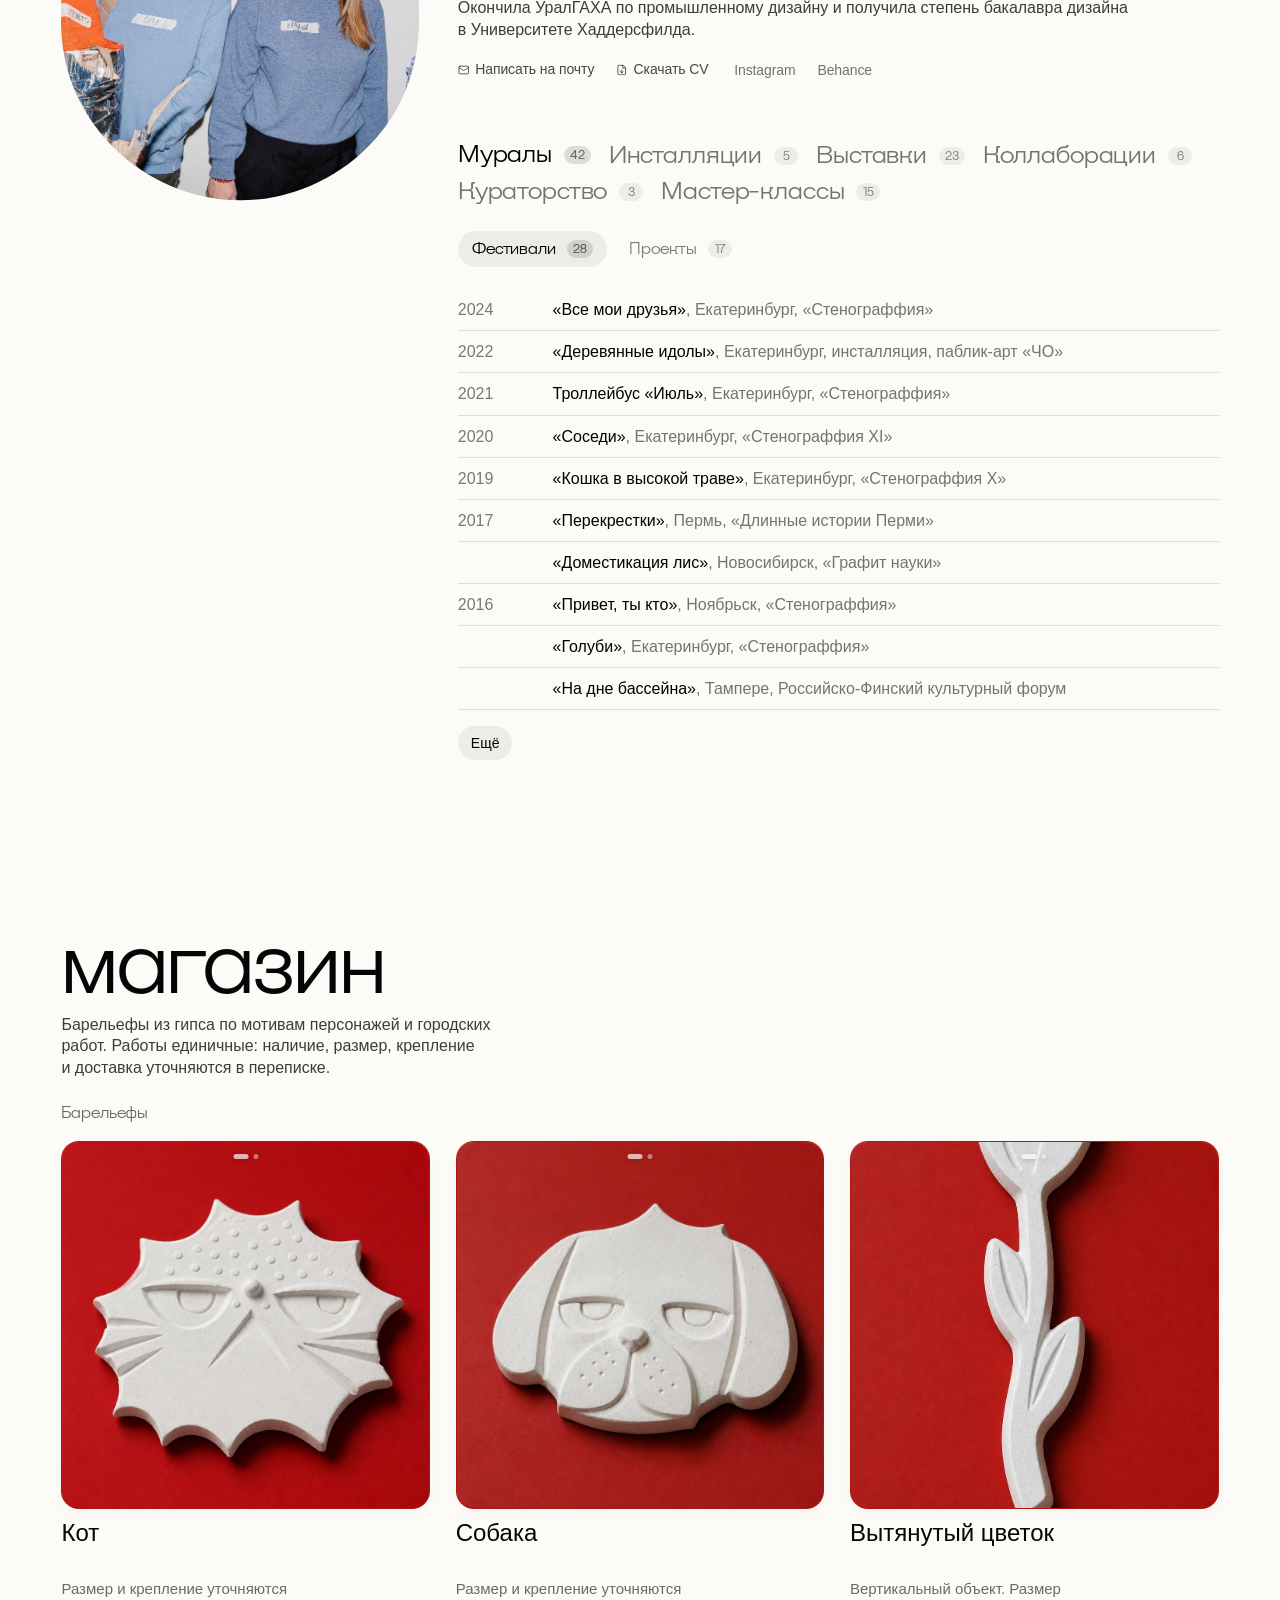
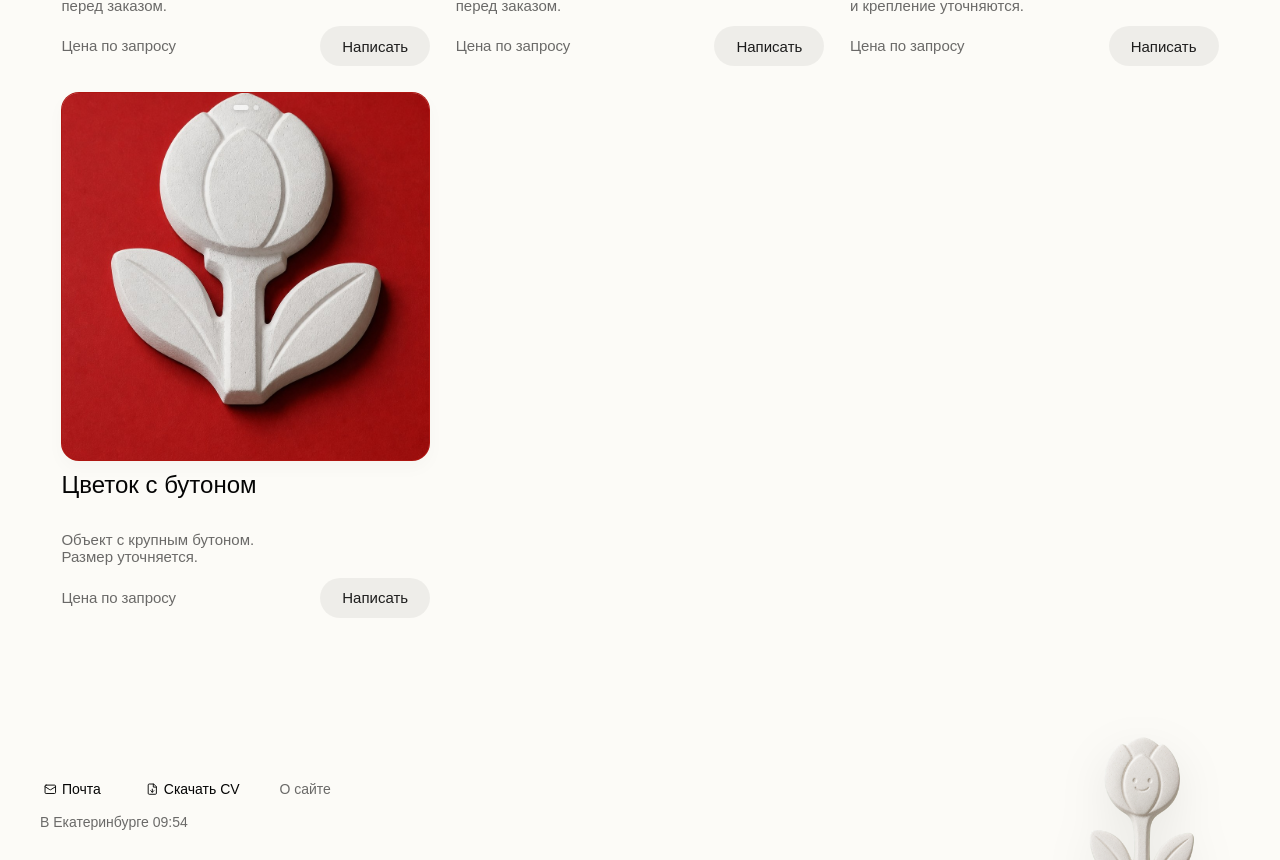
==== commit bb364394: "Lock shop image row heights" ====
--- a/site/index.html
+++ b/site/index.html
@@ -18,7 +18,7 @@
     <link rel="alternate" hreflang="en" href="https://aimpss7.github.io/natasha-pastukhova-site/en.html">
     <title>Наталья Пастухова</title>
     <link rel="icon" href="favicon.svg" type="image/svg+xml">
-    <link rel="stylesheet" href="css/style.css?v=site-v1-149">
+    <link rel="stylesheet" href="css/style.css?v=site-v1-150">
 </head>
 <body class="site-home site-ru">
     <header class="header">
--- a/site/css/style.css
+++ b/site/css/style.css
@@ -20995,3 +20995,24 @@
         object-position: center 39% !important;
     }
 }
+
+/* ========== CYCLE 88: SHOP ROW IMAGE HEIGHT LOCK ========== */
+.onepage-main #shop .shop-grid--reliefs {
+    align-items: start !important;
+}
+
+.onepage-main #shop .shop-grid--reliefs .shop-item-image,
+.onepage-main #shop .shop-item--cat-relief .shop-item-image,
+.onepage-main #shop .shop-item--dog-relief .shop-item-image,
+.onepage-main #shop .shop-item--long-flower-relief .shop-item-image,
+.onepage-main #shop .shop-item--bud-flower-relief .shop-item-image {
+    aspect-ratio: 1 / 1 !important;
+    height: auto !important;
+    min-height: 0 !important;
+}
+
+.onepage-main #shop .shop-grid--reliefs .shop-item-image img {
+    width: 100% !important;
+    height: 100% !important;
+    object-fit: cover !important;
+}
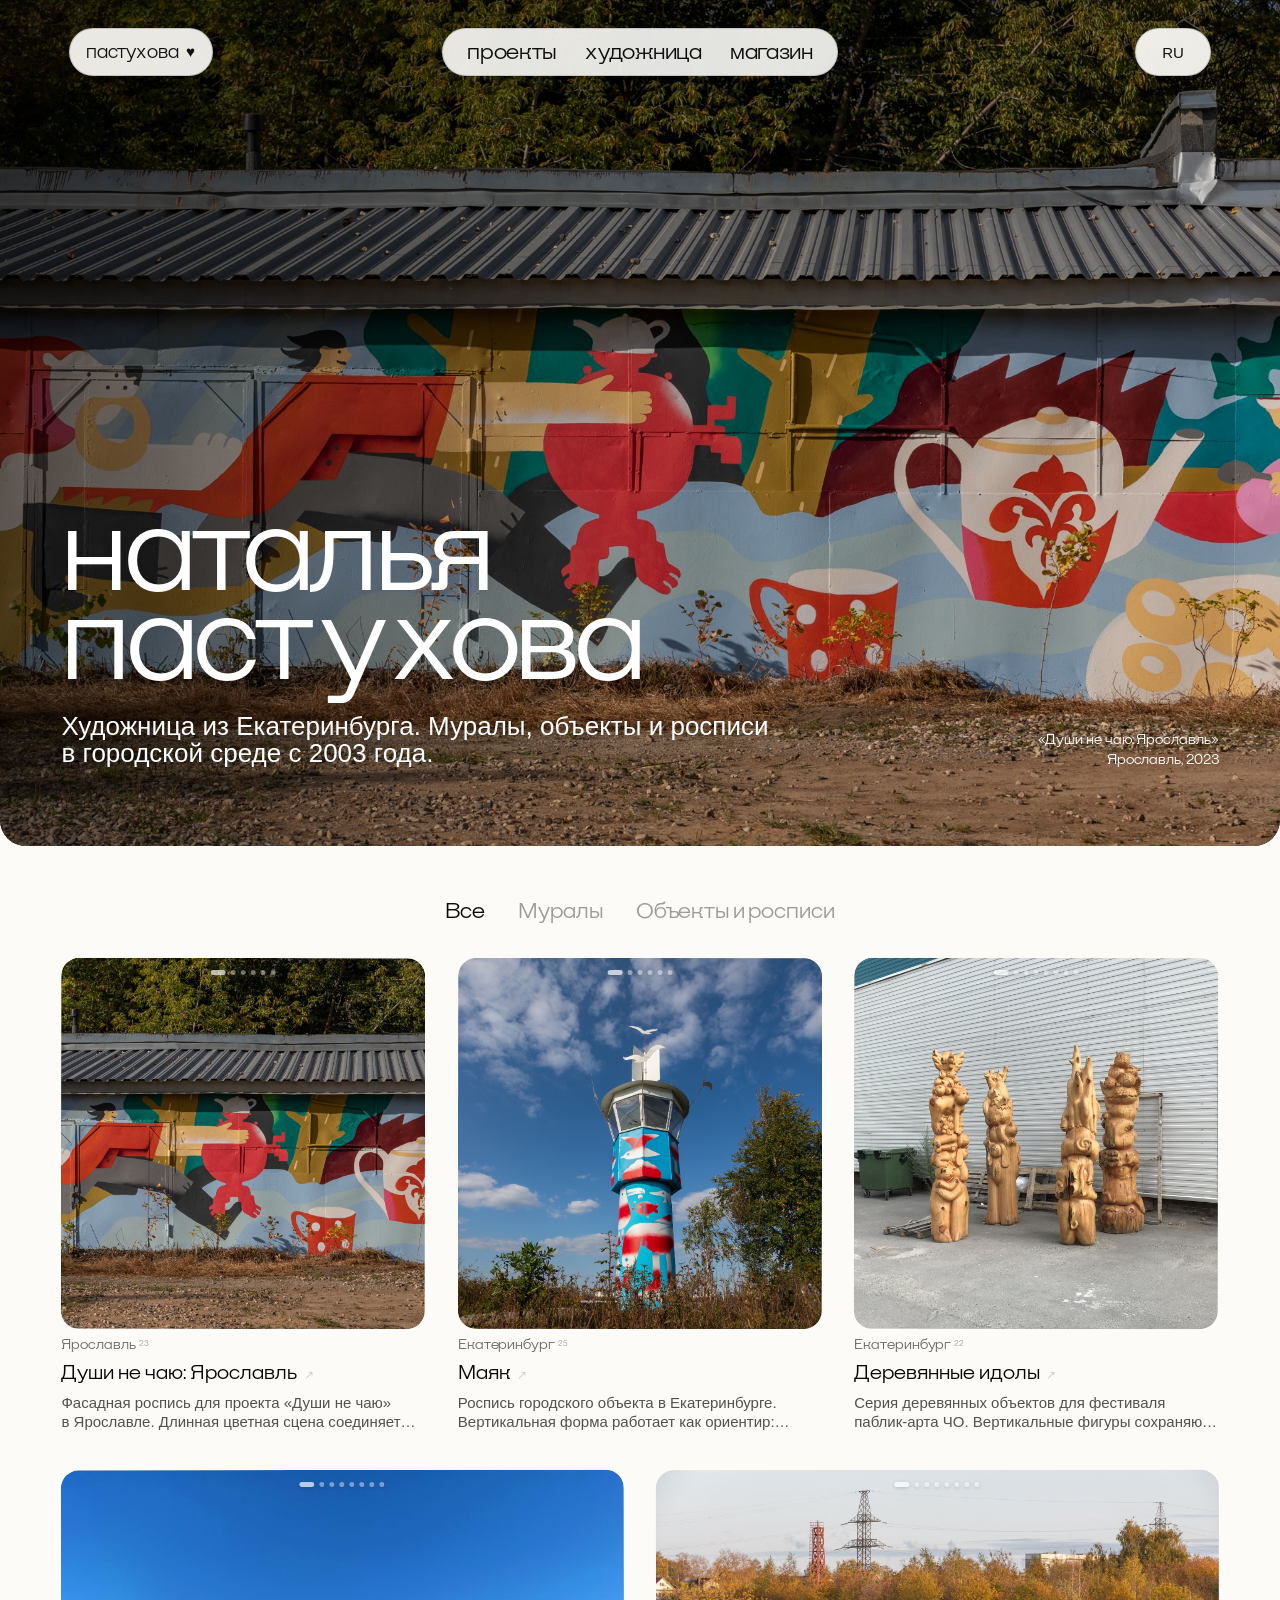
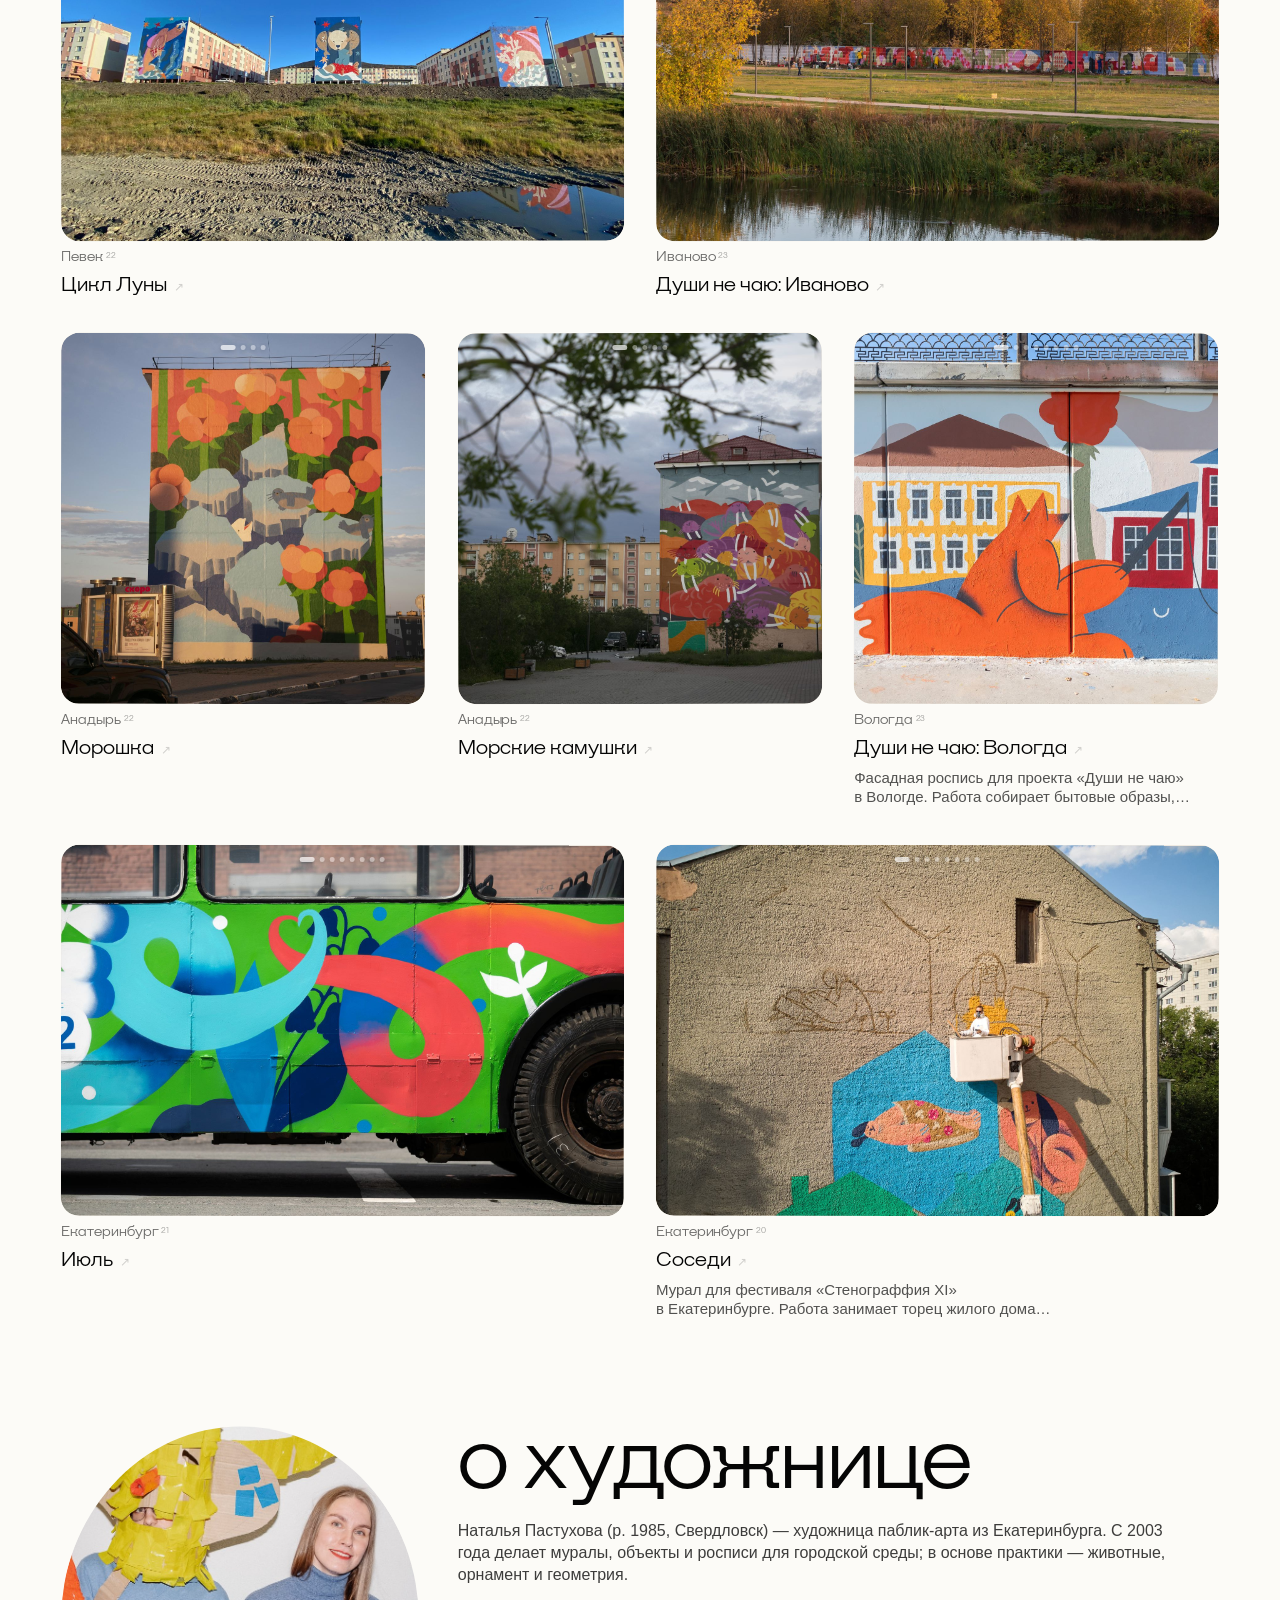
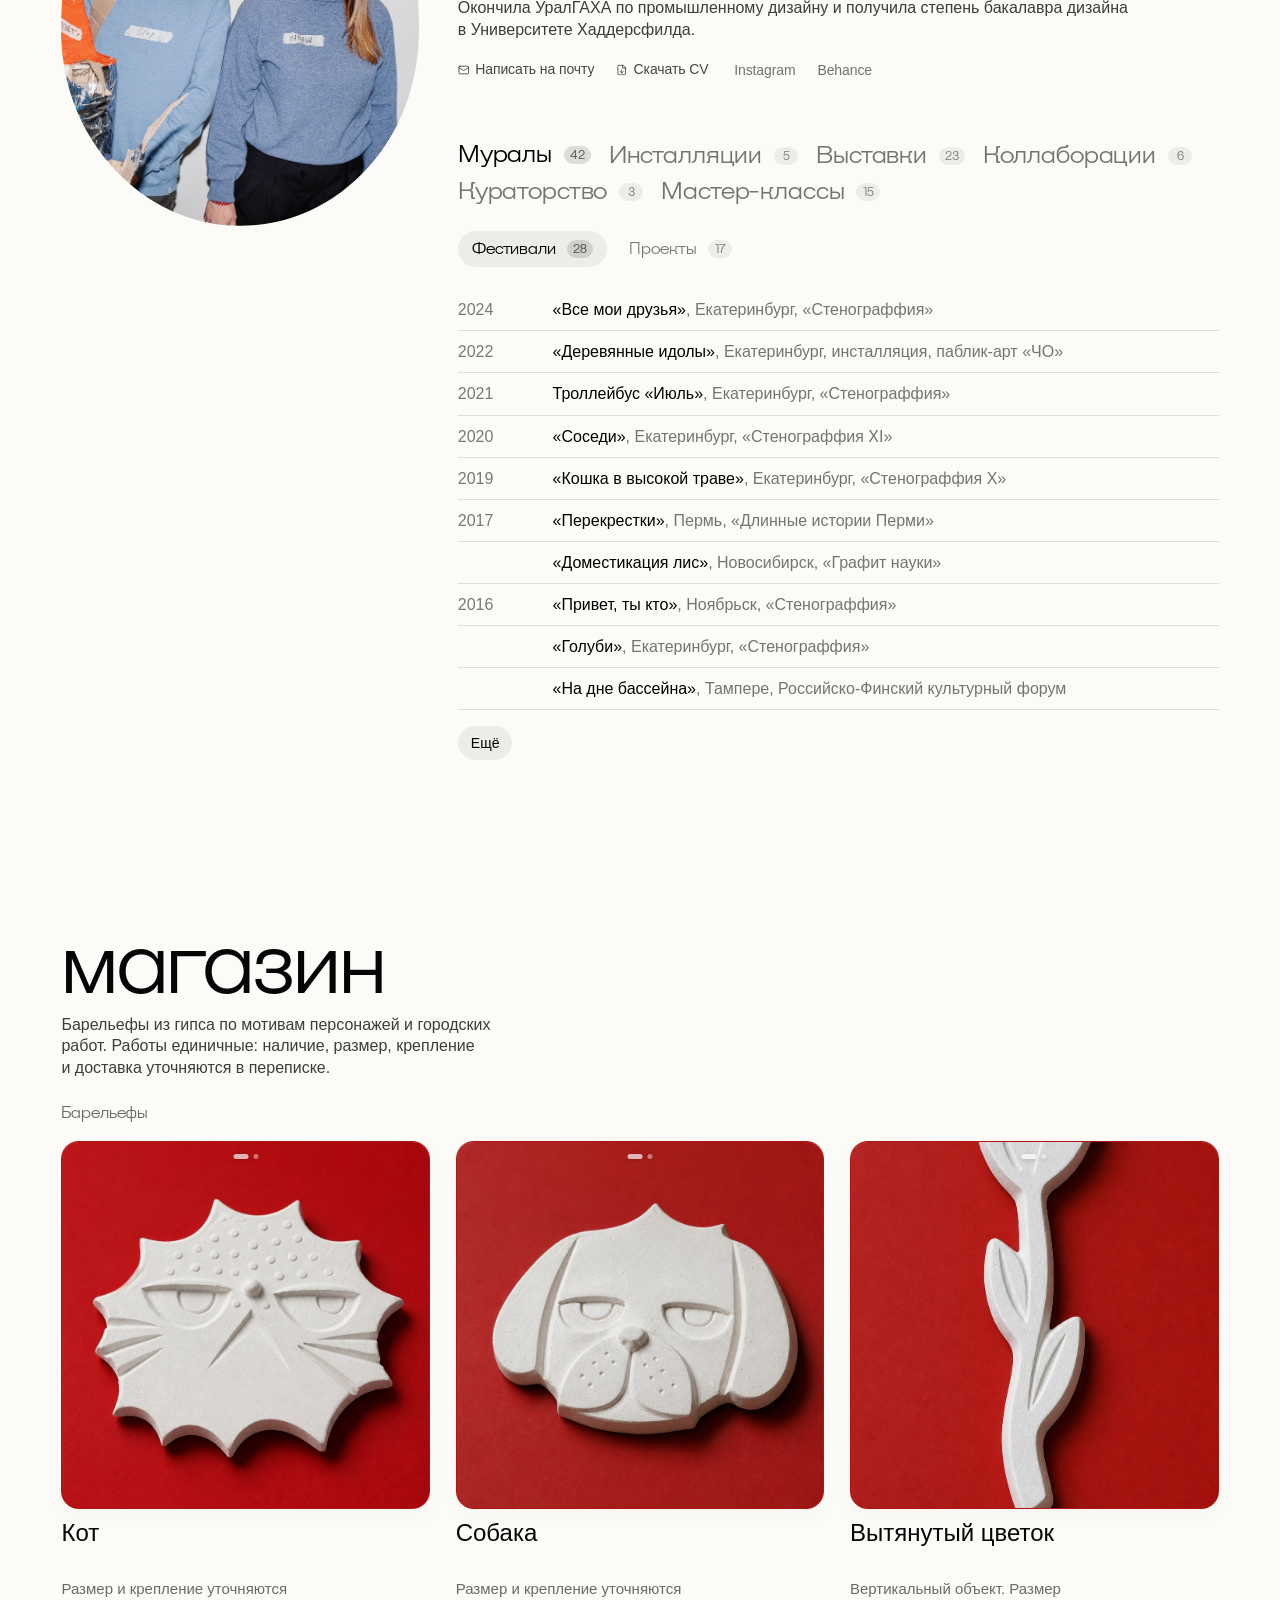
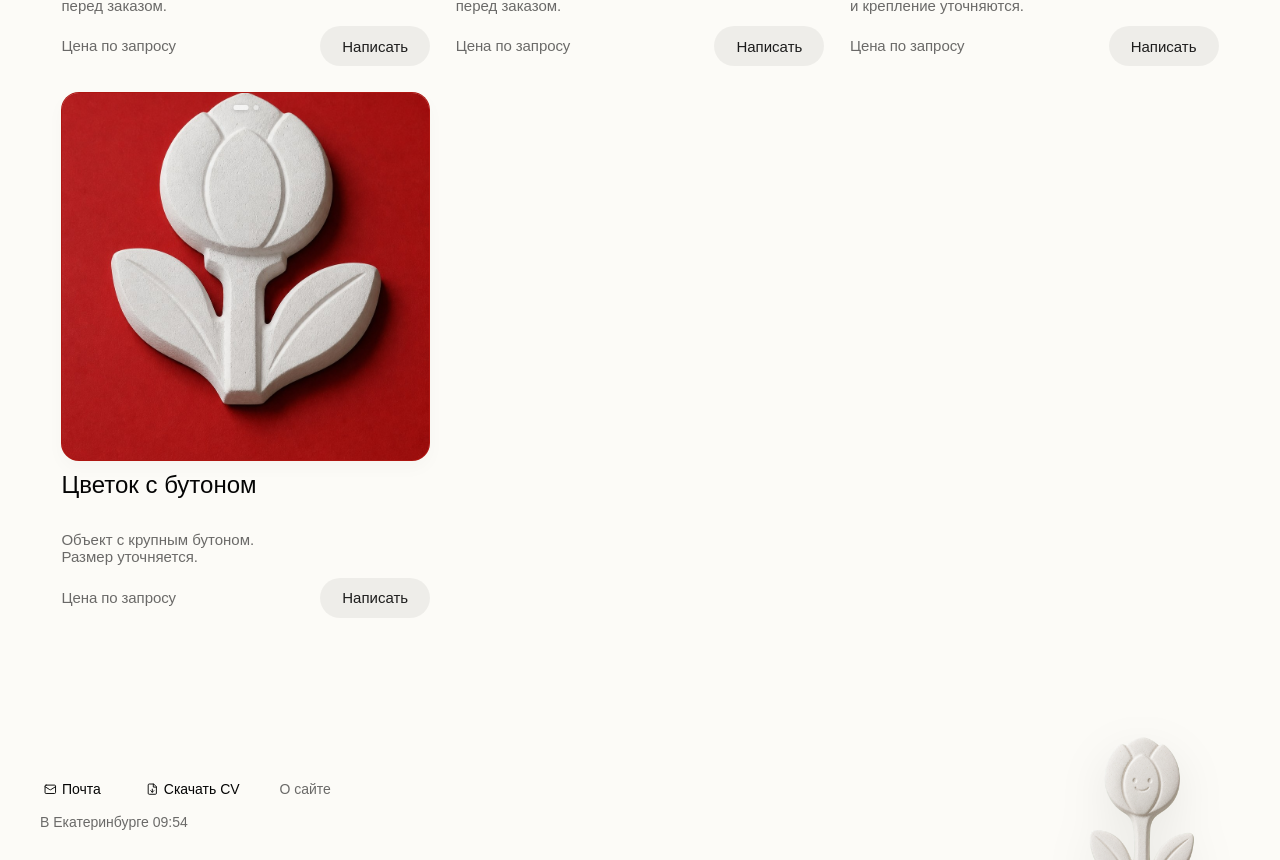
==== commit 4fe0879f: "Compact project detail gallery" ====
--- a/site/index.html
+++ b/site/index.html
@@ -18,12 +18,12 @@
     <link rel="alternate" hreflang="en" href="https://aimpss7.github.io/natasha-pastukhova-site/en.html">
     <title>Наталья Пастухова</title>
     <link rel="icon" href="favicon.svg" type="image/svg+xml">
-    <link rel="stylesheet" href="css/style.css?v=site-v1-150">
+    <link rel="stylesheet" href="css/style.css?v=site-v1-152">
 </head>
 <body class="site-home site-ru">
     <header class="header">
         <a href="index.html" class="header-logo">
-            <span class="brand-full">пастухова</span><span class="brand-short">пастухова</span><span class="heart" aria-hidden="true">❤</span>
+            <span class="brand-full">пастухова</span><span class="brand-short">пастухова</span><span class="heart" aria-hidden="true">♥</span>
         </a>
         <div class="header-menu" id="site-menu">
             <a href="#projects">проекты</a>
--- a/site/css/style.css
+++ b/site/css/style.css
@@ -21016,3 +21016,266 @@
     height: 100% !important;
     object-fit: cover !important;
 }
+
+/* ========== CYCLE 89: COMPACT PROJECT DETAIL AND UNIFIED HEART ========== */
+.header-logo .heart,
+.header.is-compact .header-logo .heart,
+.site-home .header:not(.is-compact):not(.nav-open) .header-logo .heart {
+    display: inline-flex !important;
+    align-items: center !important;
+    justify-content: center !important;
+    width: 0.72em !important;
+    height: 1em !important;
+    margin-left: 0.1em !important;
+    font-family: Arial, Helvetica, sans-serif !important;
+    font-size: 0.82em !important;
+    font-weight: 700 !important;
+    line-height: 1 !important;
+    transform: translateY(0.01em) !important;
+}
+
+.project-back,
+.onepage-main .project-detail-close,
+.onepage-main .project-inline-detail.project-inline-overlay .project-detail-card.project-detail-card--entity > .project-detail-close {
+    box-shadow: none !important;
+    filter: none !important;
+}
+
+.onepage-main .project-inline-detail.project-inline-overlay {
+    padding: clamp(28px, 3vw, 54px) clamp(26px, 3.4vw, 56px) !important;
+}
+
+.onepage-main .project-inline-detail.project-inline-overlay .project-detail-card.project-detail-card--entity {
+    grid-template-columns: minmax(300px, 0.36fr) minmax(0, 0.64fr) !important;
+    grid-template-rows: auto minmax(0, 1fr) !important;
+    gap: clamp(16px, 1.8vw, 28px) clamp(28px, 3.3vw, 58px) !important;
+    height: min(780px, calc(100dvh - 56px)) !important;
+    max-height: none !important;
+    overflow: visible !important;
+    padding: 0 !important;
+    box-shadow: none !important;
+}
+
+.onepage-main .project-inline-detail.project-inline-overlay .project-detail-card.project-detail-card--entity > .project-detail-close {
+    margin: 0 0 clamp(16px, 1.6vw, 24px) !important;
+}
+
+.onepage-main .project-detail-card--entity .project-detail-copy {
+    max-height: none !important;
+    overflow: visible !important;
+    padding: 0 !important;
+}
+
+.onepage-main .project-detail-card--entity .project-detail-copy h3 {
+    max-width: 9.5em !important;
+    margin: 0 0 clamp(14px, 1.4vw, 22px) !important;
+    font-size: clamp(34px, 3.1vw, 54px) !important;
+    font-weight: 430 !important;
+    line-height: 0.98 !important;
+}
+
+.onepage-main .project-detail-card--entity .project-detail-section {
+    margin-top: 0 !important;
+    padding-block: clamp(12px, 1.2vw, 18px) !important;
+}
+
+.onepage-main .project-detail-card--entity .project-detail-section p {
+    font-size: clamp(17px, 1.15vw, 22px) !important;
+    line-height: 1.18 !important;
+}
+
+.onepage-main .project-detail-card--entity .project-detail-facts {
+    gap: 0 clamp(14px, 1.5vw, 26px) !important;
+    margin-top: clamp(14px, 1.3vw, 20px) !important;
+}
+
+.onepage-main .project-detail-card--entity .project-detail-facts div,
+.onepage-main .project-detail-card--entity .project-detail-credits {
+    padding-block: clamp(8px, 0.8vw, 13px) !important;
+}
+
+.onepage-main .project-detail-card--entity .project-detail-facts dt,
+.onepage-main .project-detail-card--entity .project-detail-facts dd,
+.onepage-main .project-detail-card--entity .project-detail-credits p,
+.onepage-main .project-detail-card--entity .project-detail-section-label,
+.onepage-main .project-detail-card--entity .project-detail-credits-label {
+    font-size: clamp(14px, 0.92vw, 18px) !important;
+    line-height: 1.18 !important;
+}
+
+.onepage-main .project-detail-card--entity .project-detail-gallery {
+    height: 100% !important;
+    max-height: none !important;
+    overflow: visible !important;
+    gap: clamp(10px, 1vw, 14px) !important;
+}
+
+.onepage-main .project-detail-gallery-main {
+    height: 100% !important;
+    min-height: 0 !important;
+    border-radius: 18px !important;
+}
+
+.onepage-main .project-detail-gallery-strip {
+    display: grid !important;
+    grid-auto-flow: row !important;
+    grid-template-columns: repeat(auto-fit, minmax(82px, 1fr)) !important;
+    grid-auto-columns: initial !important;
+    gap: 10px !important;
+    overflow: visible !important;
+    padding: 0 !important;
+}
+
+.onepage-main .project-detail-gallery-thumb {
+    height: clamp(56px, 5vw, 76px) !important;
+    border-radius: 10px !important;
+}
+
+.project-title {
+    font-size: clamp(38px, 4.2vw, 68px) !important;
+    line-height: 0.98 !important;
+}
+
+.project-description {
+    font-size: clamp(18px, 1.45vw, 26px) !important;
+    line-height: 1.2 !important;
+}
+
+.project-image-col .slider {
+    box-shadow: none !important;
+}
+
+@media (max-width: 980px) {
+    .onepage-main .project-inline-detail.project-inline-overlay {
+        padding: 74px 20px 28px !important;
+    }
+
+    .onepage-main .project-inline-detail.project-inline-overlay .project-detail-card.project-detail-card--entity {
+        grid-template-columns: 1fr !important;
+        grid-template-rows: auto auto auto !important;
+        height: auto !important;
+        overflow: visible !important;
+        gap: 16px !important;
+    }
+
+    .onepage-main .project-detail-card--entity .project-detail-gallery {
+        grid-row: 2 !important;
+        height: auto !important;
+        overflow: visible !important;
+    }
+
+    .onepage-main .project-detail-card--entity .project-detail-copy {
+        grid-row: 3 !important;
+        margin-top: 36px !important;
+    }
+
+    .onepage-main .project-detail-card--entity .project-detail-copy h3 {
+        font-size: clamp(34px, 8vw, 46px) !important;
+        margin-bottom: 14px !important;
+    }
+
+    .onepage-main .project-detail-gallery-main {
+        aspect-ratio: 2 / 1 !important;
+        height: auto !important;
+    }
+
+    .onepage-main .project-detail-gallery-strip {
+        grid-template-columns: repeat(auto-fit, minmax(58px, 1fr)) !important;
+        gap: 8px !important;
+    }
+
+    .onepage-main .project-detail-gallery-thumb {
+        height: 46px !important;
+    }
+}
+
+@media (max-height: 760px) and (min-width: 981px) {
+    .onepage-main .project-detail-card--entity .project-detail-copy h3 {
+        font-size: clamp(30px, 2.7vw, 46px) !important;
+    }
+
+    .onepage-main .project-detail-card--entity .project-detail-section p {
+        font-size: clamp(16px, 1vw, 19px) !important;
+    }
+
+    .onepage-main .project-detail-gallery-thumb {
+        height: 54px !important;
+    }
+}
+
+/* ========== CYCLE 90: PROJECT DETAIL FIT AND GALLERY FLOW FIX ========== */
+.project-detail-close,
+.project-back,
+.onepage-main .project-detail-close,
+.onepage-main .project-inline-detail.project-inline-overlay .project-detail-card.project-detail-card--entity > .project-detail-close {
+    box-shadow: none !important;
+    filter: none !important;
+}
+
+.onepage-main .project-inline-detail.project-inline-overlay {
+    overflow: hidden !important;
+}
+
+.onepage-main .project-detail-card--entity .project-detail-copy h3 {
+    font-size: clamp(30px, 2.55vw, 44px) !important;
+    line-height: 0.98 !important;
+}
+
+.onepage-main .project-detail-card--entity .project-detail-section p {
+    font-size: clamp(16px, 1.05vw, 20px) !important;
+}
+
+.onepage-main .project-detail-gallery-main {
+    height: auto !important;
+}
+
+.project-title {
+    font-size: clamp(34px, 3.4vw, 56px) !important;
+}
+
+@media (max-width: 980px) {
+    .onepage-main .project-detail-card--entity .project-detail-copy h3 {
+        font-size: clamp(30px, 5vw, 36px) !important;
+    }
+
+    .onepage-main .project-detail-card--entity .project-detail-section p {
+        font-size: clamp(15px, 2.1vw, 18px) !important;
+    }
+
+    .onepage-main .project-detail-card--entity .project-detail-gallery {
+        display: block !important;
+        grid-template-rows: auto auto !important;
+        gap: 8px !important;
+        height: auto !important;
+        margin-bottom: 34px !important;
+    }
+
+    .onepage-main .project-detail-gallery-main {
+        grid-row: 1 !important;
+        height: auto !important;
+    }
+
+    .onepage-main .project-detail-gallery-strip {
+        grid-row: 2 !important;
+        margin-top: 8px !important;
+    }
+}
+
+.project-detail-close:hover,
+.project-detail-close:focus-visible,
+.project-back:hover,
+.project-back:focus-visible,
+.onepage-main .project-detail-close:hover,
+.onepage-main .project-detail-close:focus-visible,
+.onepage-main .project-inline-detail.project-inline-overlay .project-detail-card.project-detail-card--entity > .project-detail-close:hover,
+.onepage-main .project-inline-detail.project-inline-overlay .project-detail-card.project-detail-card--entity > .project-detail-close:focus-visible {
+    box-shadow: none !important;
+    filter: none !important;
+}
+
+@media (max-width: 980px) {
+    .onepage-main .project-detail-card--entity .project-detail-copy {
+        padding-top: 64px !important;
+        transform: translateY(28px) !important;
+    }
+}
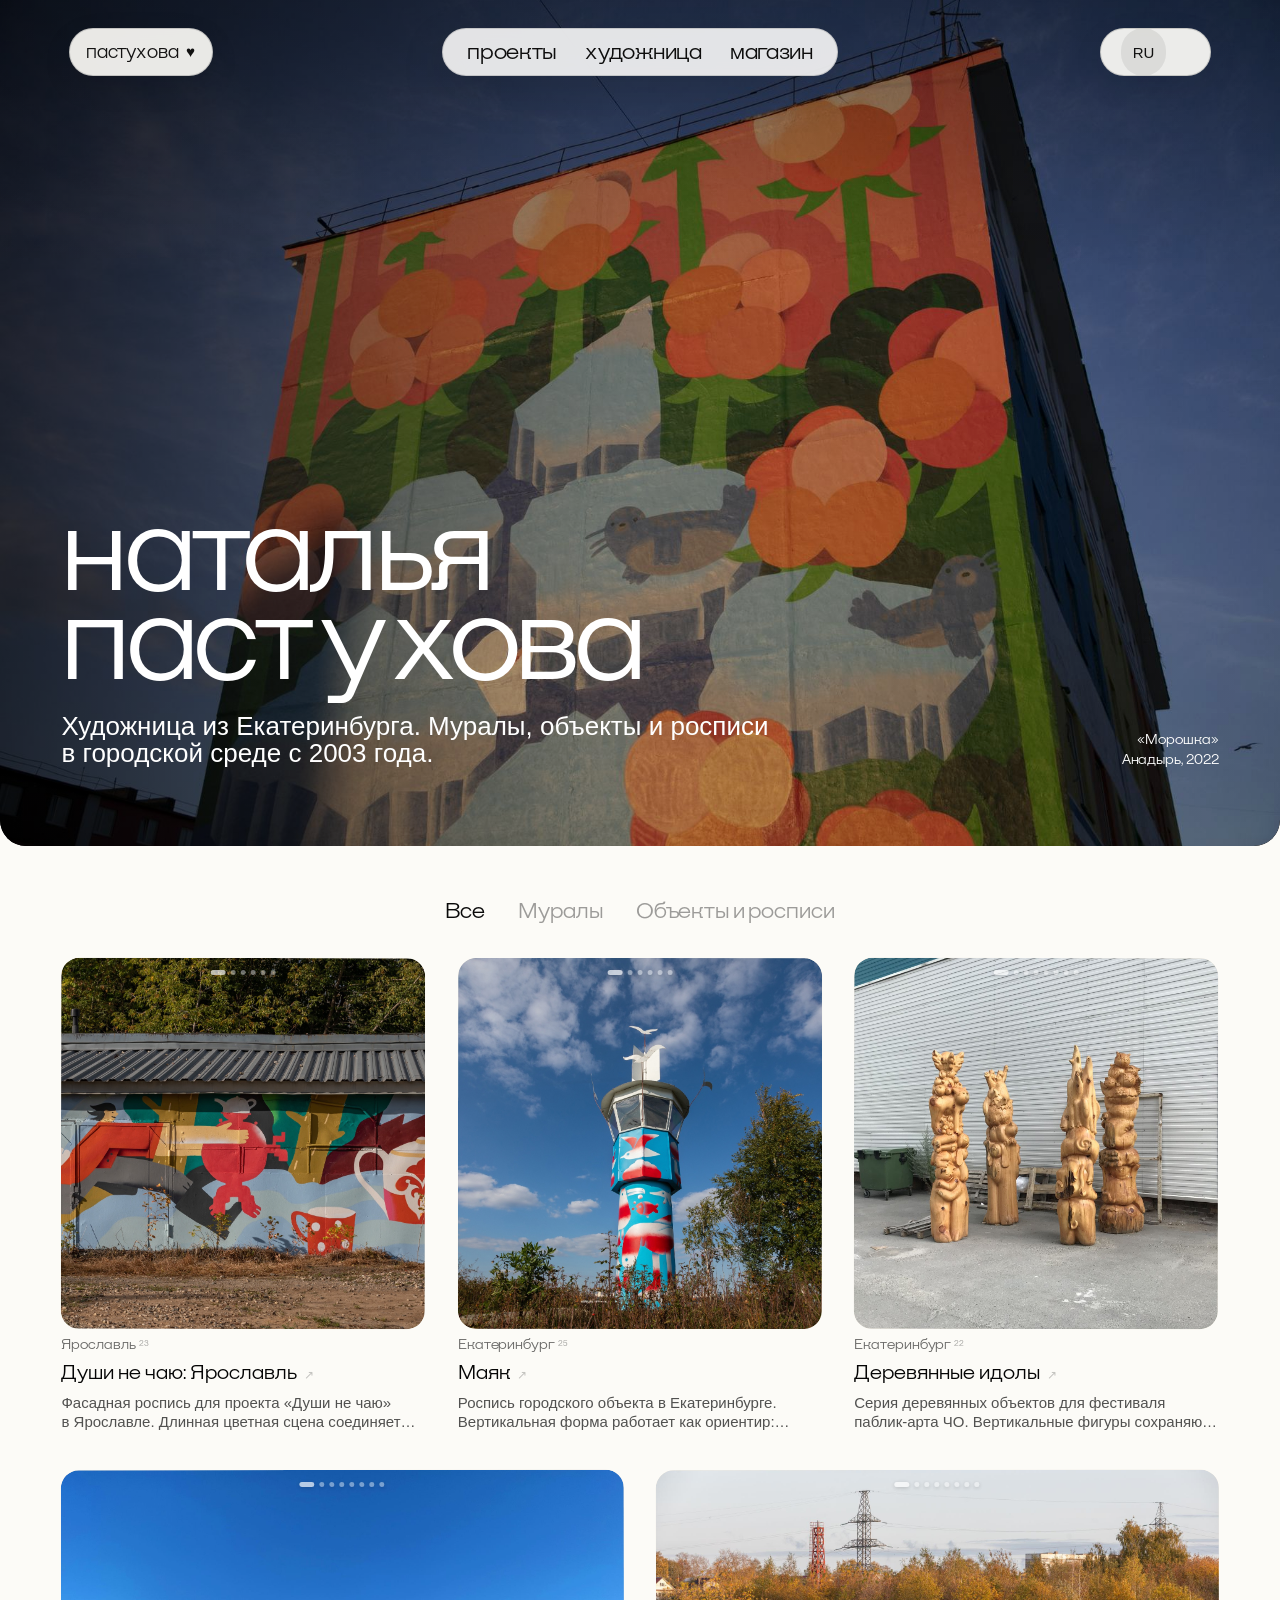
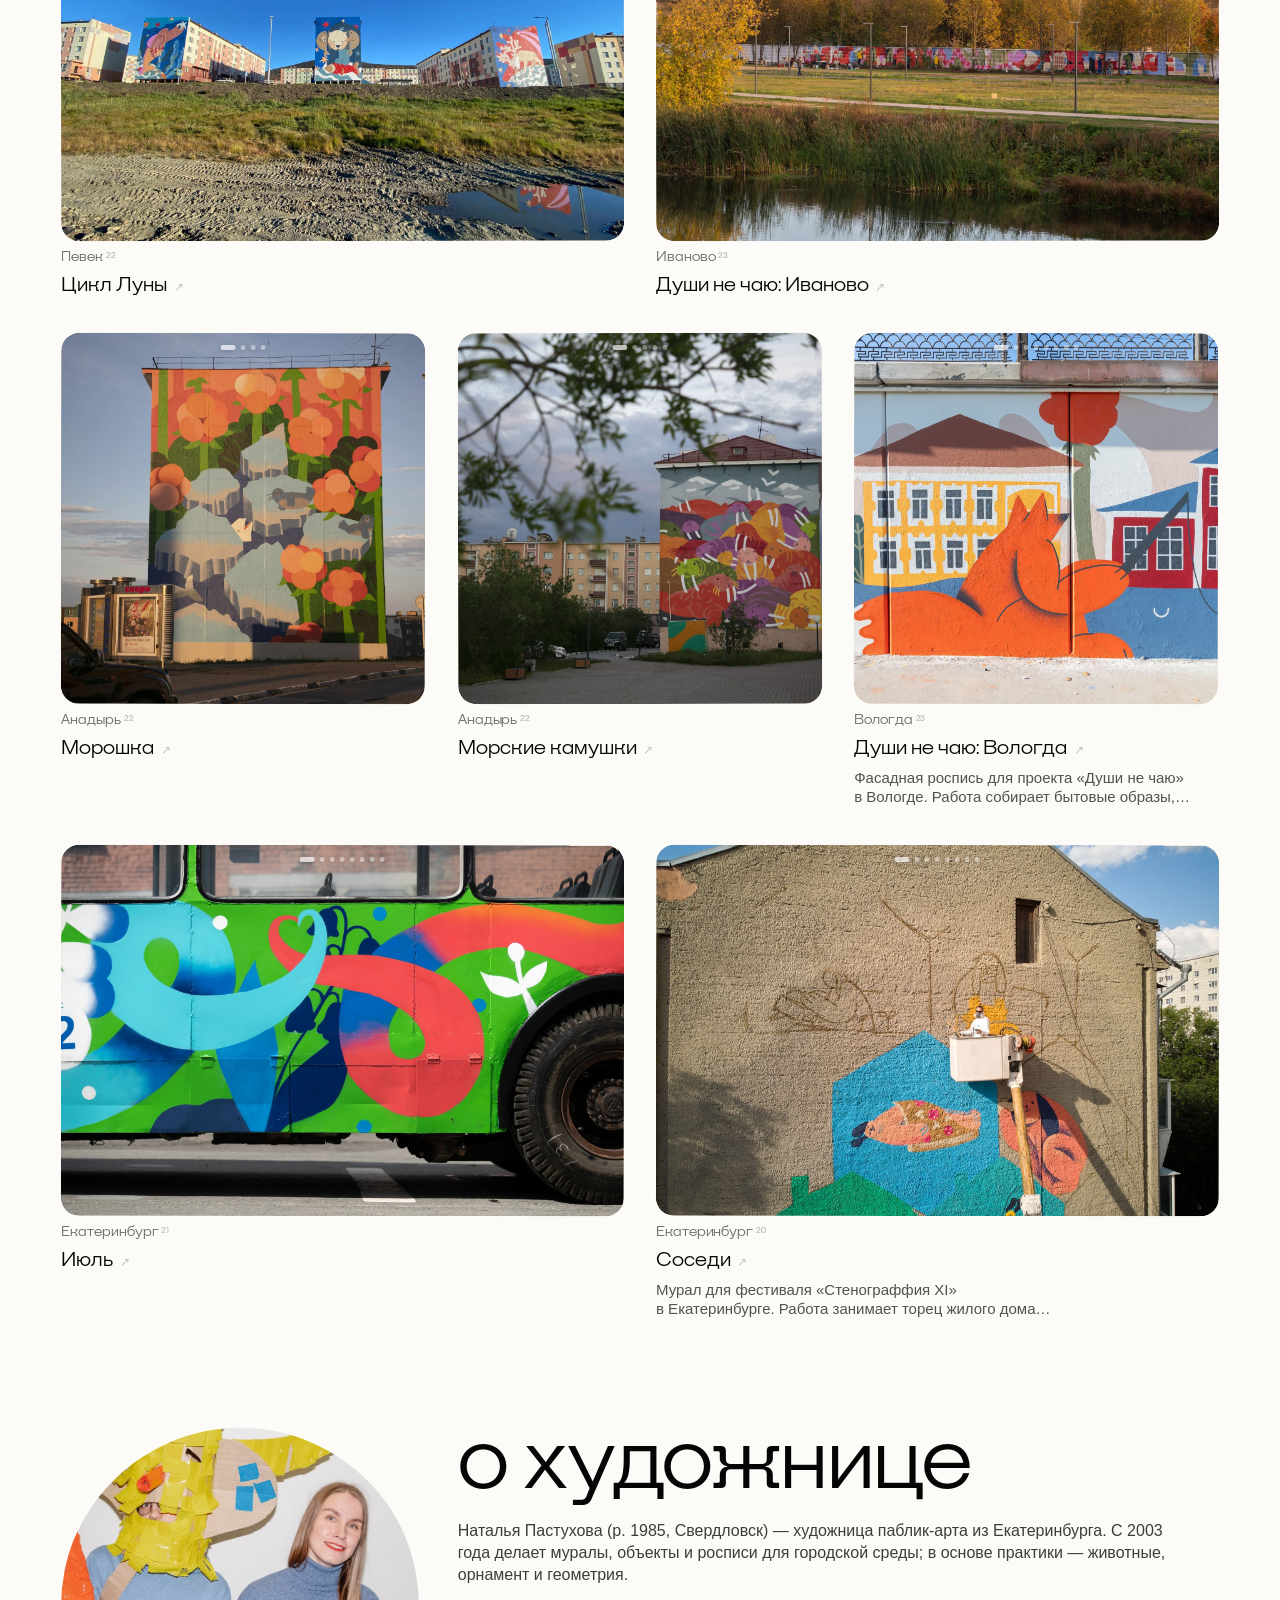
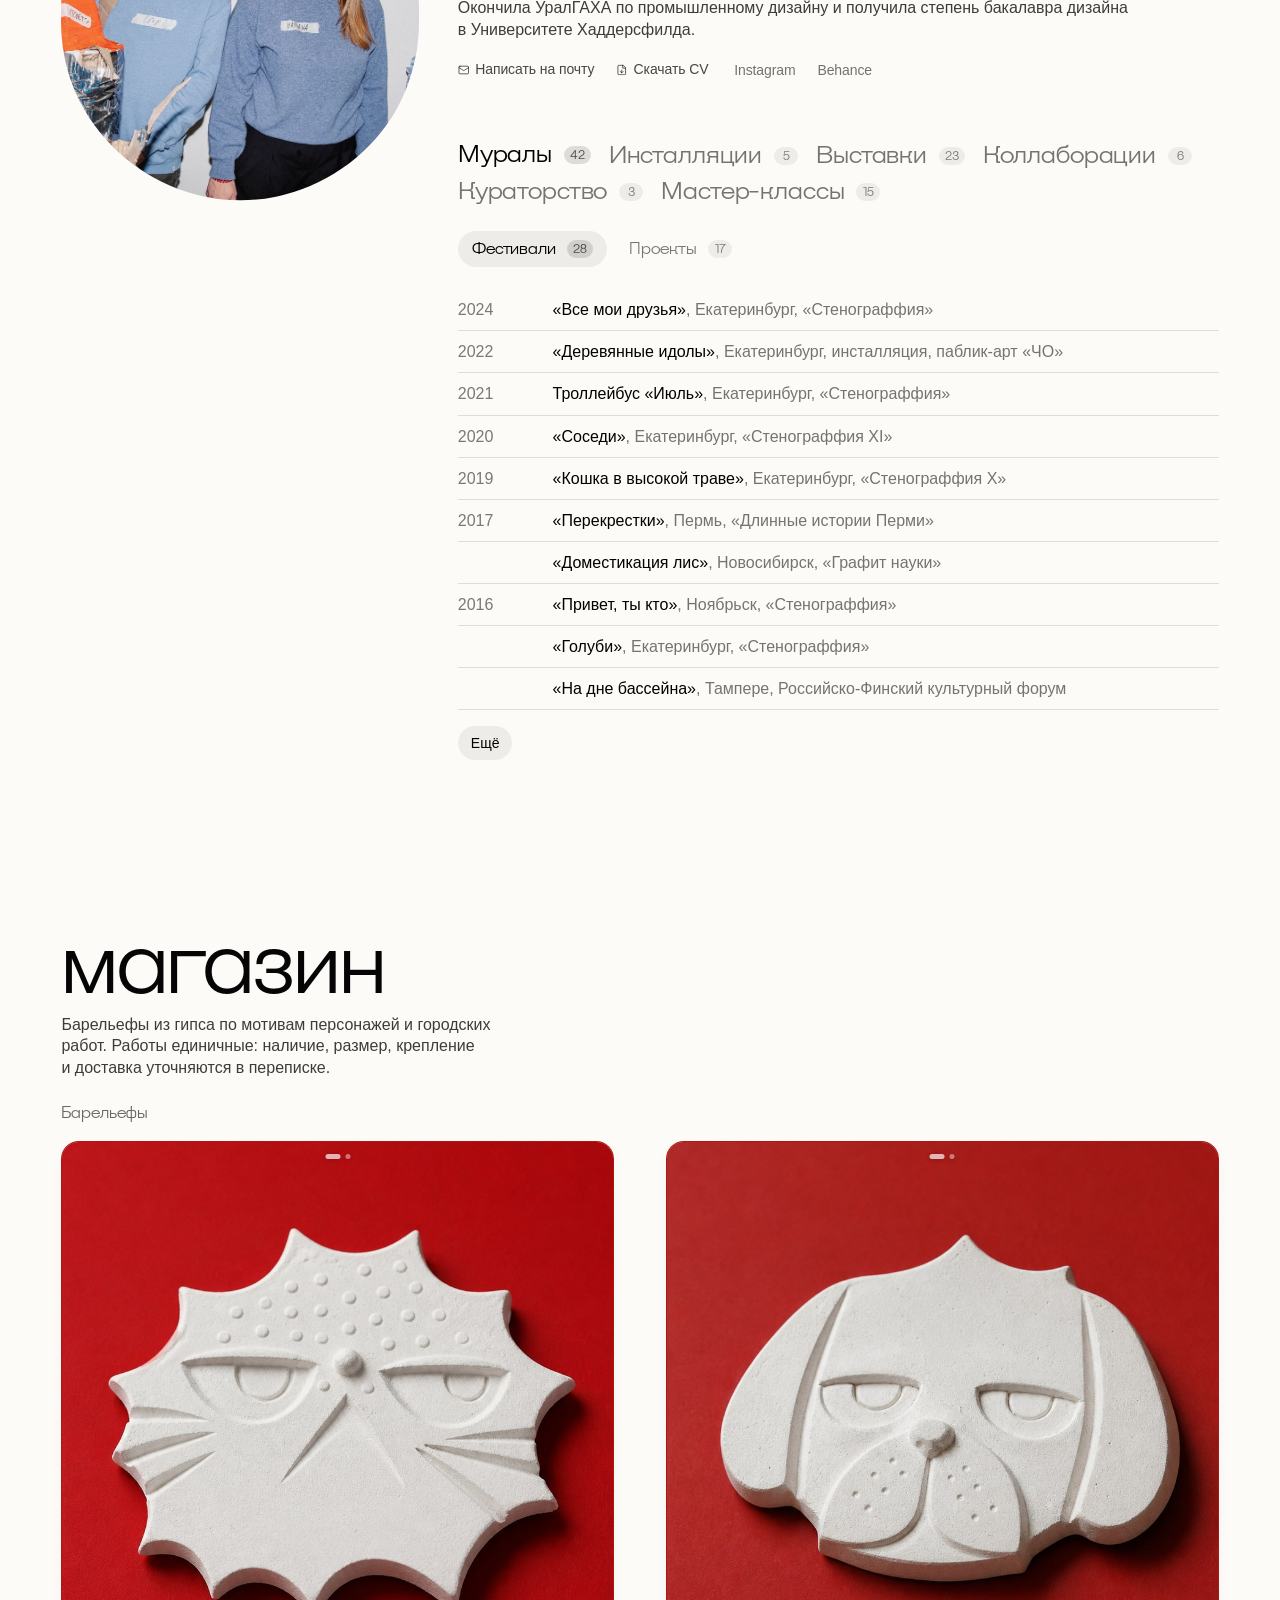
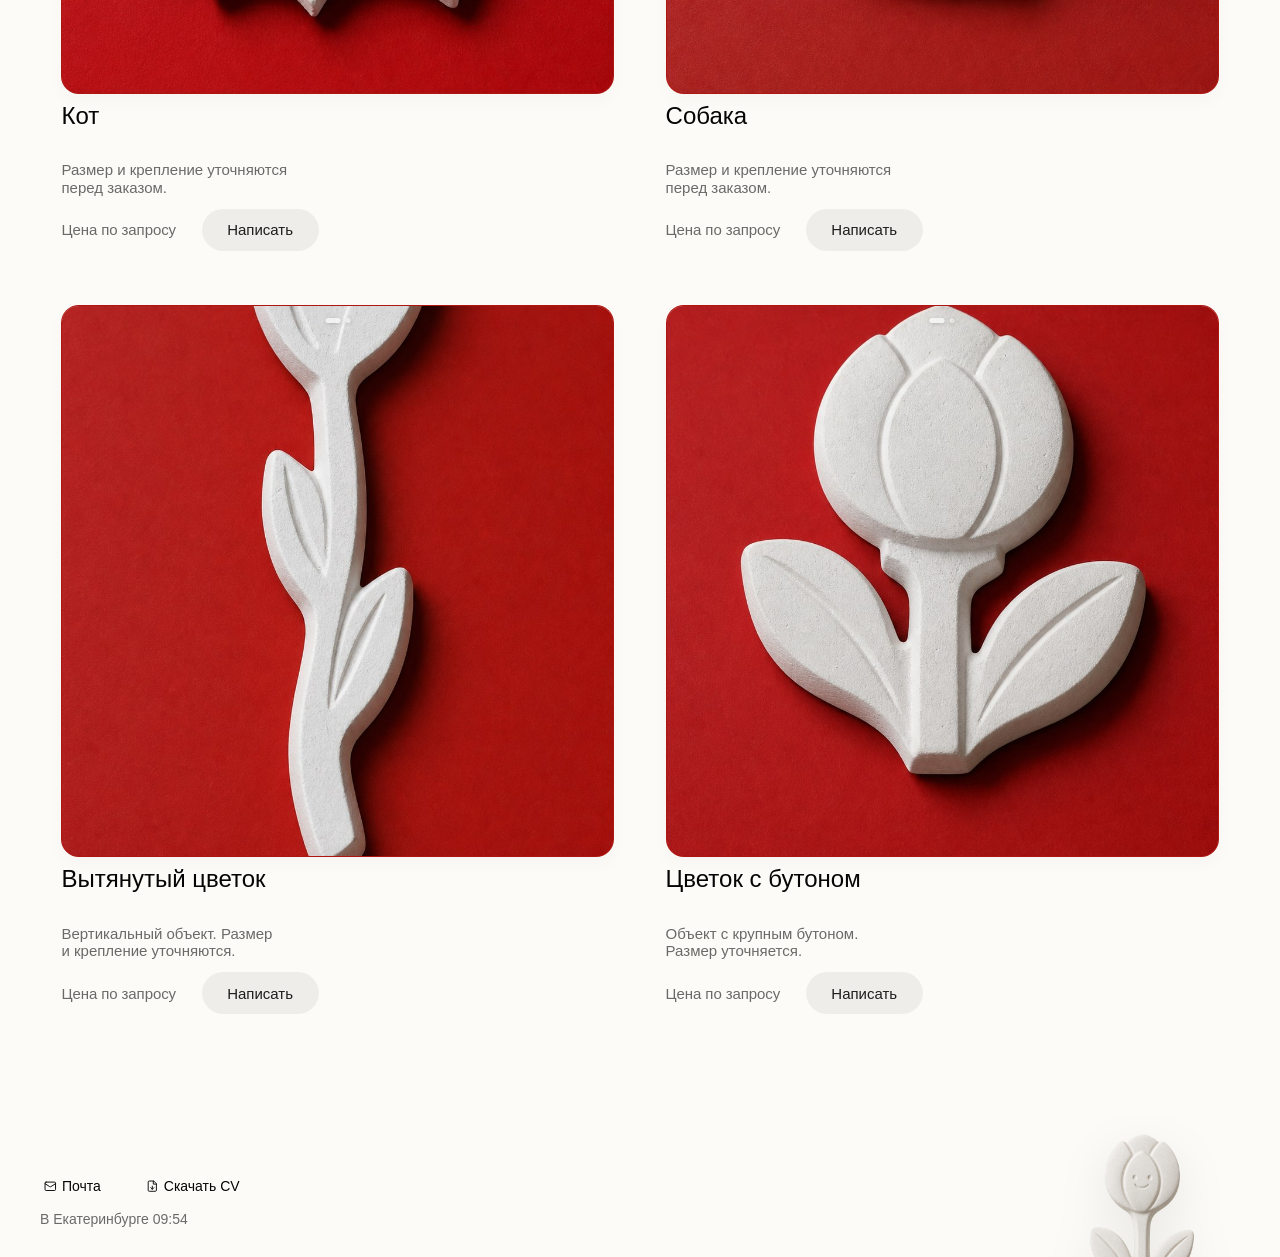
==== commit f575bd0d: "Polish shop cards and social preview" ====
--- a/site/index.html
+++ b/site/index.html
@@ -10,15 +10,18 @@
     <meta property="og:site_name" content="Наталья Пастухова">
     <meta property="og:title" content="Наталья Пастухова — паблик-арт">
     <meta property="og:description" content="Муралы, городские объекты, росписи и барельефы художницы Натальи Пастуховой.">
-    <meta property="og:image" content="https://aimpss7.github.io/natasha-pastukhova-site/assets/images/projects/mayak/cover.jpg">
+    <meta property="og:image" content="https://aimpss7.github.io/natasha-pastukhova-site/assets/images/social/preview-dog-wall-16x9.jpg">
+    <meta property="og:image:width" content="1200">
+    <meta property="og:image:height" content="675">
     <meta property="og:url" content="https://aimpss7.github.io/natasha-pastukhova-site/">
     <meta name="twitter:card" content="summary_large_image">
+    <meta name="twitter:image" content="https://aimpss7.github.io/natasha-pastukhova-site/assets/images/social/preview-dog-wall-16x9.jpg">
     <link rel="canonical" href="https://aimpss7.github.io/natasha-pastukhova-site/">
     <link rel="alternate" hreflang="ru" href="https://aimpss7.github.io/natasha-pastukhova-site/">
     <link rel="alternate" hreflang="en" href="https://aimpss7.github.io/natasha-pastukhova-site/en.html">
     <title>Наталья Пастухова</title>
     <link rel="icon" href="favicon.svg" type="image/svg+xml">
-    <link rel="stylesheet" href="css/style.css?v=site-v1-152">
+    <link rel="stylesheet" href="css/style.css?v=site-v1-154">
 </head>
 <body class="site-home site-ru">
     <header class="header">
@@ -312,7 +315,6 @@
                     <svg class="footer-icon footer-icon-doc" viewBox="0 0 24 24" aria-hidden="true"><path d="M14 2H6a2 2 0 0 0-2 2v16a2 2 0 0 0 2 2h12a2 2 0 0 0 2-2V8z"></path><path d="M14 2v6h6"></path><path d="M12 18v-6"></path><path d="m9 15 3 3 3-3"></path></svg>
                     <span>Скачать CV</span>
                 </a>
-                <button class="footer-link footer-privacy" type="button" data-privacy-open aria-label="О сайте и данных">О сайте</button>
             </div>
             <div class="footer-context" aria-label="Екатеринбург: локальное время и погода">
                 <span class="footer-live">В Екатеринбурге <span class="ekb-time" id="ekb-time">00:00</span><span class="ekb-weather" id="weather-temp"></span></span>
--- a/site/css/style.css
+++ b/site/css/style.css
@@ -21279,3 +21279,148 @@
         transform: translateY(28px) !important;
     }
 }
+
+/* ========== CYCLE 91: LANGUAGE PILL HOVER PARITY ========== */
+.header > .header-lang .lang-toggle,
+.header.is-compact > .header-lang .lang-toggle,
+.header-menu-lang .lang-toggle {
+    position: relative !important;
+    display: inline-flex !important;
+    align-items: center !important;
+    justify-content: center !important;
+    min-height: 34px !important;
+    padding: 0 12px !important;
+    border-radius: 999px !important;
+    background: transparent !important;
+    transition:
+        background-color 160ms ease,
+        color 160ms ease,
+        opacity 160ms ease,
+        max-width 180ms ease,
+        min-width 180ms ease,
+        margin-left 180ms ease !important;
+}
+
+.header > .header-lang .lang-toggle.is-active,
+.header.is-compact > .header-lang .lang-toggle.is-active,
+.header-menu-lang .lang-toggle.is-active,
+.header > .header-lang .lang-toggle:hover,
+.header > .header-lang .lang-toggle:focus-visible,
+.header.is-compact > .header-lang .lang-toggle:hover,
+.header.is-compact > .header-lang .lang-toggle:focus-visible,
+.header-menu-lang .lang-toggle:hover,
+.header-menu-lang .lang-toggle:focus-visible {
+    background: rgba(0, 0, 0, 0.075) !important;
+    color: rgba(0, 0, 0, 0.92) !important;
+    opacity: 1 !important;
+}
+
+.header > .header-lang:hover .lang-toggle:not(.is-active),
+.header > .header-lang:focus-within .lang-toggle:not(.is-active),
+.header.is-compact > .header-lang:hover .lang-toggle:not(.is-active),
+.header.is-compact > .header-lang:focus-within .lang-toggle:not(.is-active) {
+    opacity: 0.72 !important;
+}
+
+.header > .header-lang:hover .lang-toggle:not(.is-active):hover,
+.header > .header-lang:focus-within .lang-toggle:not(.is-active):focus-visible,
+.header.is-compact > .header-lang:hover .lang-toggle:not(.is-active):hover,
+.header.is-compact > .header-lang:focus-within .lang-toggle:not(.is-active):focus-visible {
+    opacity: 1 !important;
+}
+
+body.site-night .header > .header-lang .lang-toggle.is-active,
+body.site-night .header.is-compact > .header-lang .lang-toggle.is-active,
+body.site-night .header-menu-lang .lang-toggle.is-active,
+body.site-night .header > .header-lang .lang-toggle:hover,
+body.site-night .header > .header-lang .lang-toggle:focus-visible,
+body.site-night .header.is-compact > .header-lang .lang-toggle:hover,
+body.site-night .header.is-compact > .header-lang .lang-toggle:focus-visible,
+body.site-night .header-menu-lang .lang-toggle:hover,
+body.site-night .header-menu-lang .lang-toggle:focus-visible {
+    background: rgba(244, 239, 229, 0.12) !important;
+    color: var(--night-ink) !important;
+}
+
+/* ========== CYCLE 92: SHOP TWO-UP CARDS AND CALMER PRICE TYPE ========== */
+.onepage-main #shop .shop-grid--reliefs {
+    display: grid !important;
+    grid-template-columns: repeat(2, minmax(0, 1fr)) !important;
+    column-gap: clamp(28px, 4vw, 72px) !important;
+    row-gap: clamp(34px, 4.2vw, 72px) !important;
+    align-items: start !important;
+}
+
+.onepage-main #shop .shop-grid--reliefs .shop-item {
+    width: 100% !important;
+    max-width: none !important;
+    min-width: 0 !important;
+}
+
+.onepage-main #shop .shop-grid--reliefs .shop-item h4 {
+    margin-top: clamp(10px, 0.75vw, 14px) !important;
+    max-width: 12em !important;
+    font-size: clamp(24px, 1.7vw, 34px) !important;
+    font-weight: 430 !important;
+    line-height: 1 !important;
+}
+
+.onepage-main #shop .shop-grid--reliefs .shop-item-note,
+.onepage-main #shop .shop-grid--reliefs .shop-price {
+    color: rgba(0, 0, 0, 0.58) !important;
+    font-size: clamp(15px, 0.95vw, 18px) !important;
+    font-weight: 390 !important;
+    line-height: 1.16 !important;
+}
+
+.onepage-main #shop .shop-grid--reliefs .shop-item-note {
+    margin-top: clamp(6px, 0.55vw, 10px) !important;
+    max-width: 21em !important;
+}
+
+.onepage-main #shop .shop-grid--reliefs .shop-buy {
+    justify-content: flex-start !important;
+    gap: clamp(16px, 2vw, 32px) !important;
+    margin-top: clamp(12px, 1vw, 18px) !important;
+}
+
+.onepage-main #shop .shop-grid--reliefs .shop-price {
+    flex: 0 1 auto !important;
+    min-width: 0 !important;
+    text-align: left !important;
+}
+
+.onepage-main #shop .shop-grid--reliefs .shop-item .shop-order:not(.shop-order-disabled) {
+    min-height: 42px !important;
+    padding: 0 clamp(22px, 2vw, 34px) !important;
+    font-size: clamp(15px, 0.95vw, 18px) !important;
+}
+
+body.site-night .onepage-main #shop .shop-grid--reliefs .shop-item-note,
+body.site-night .onepage-main #shop .shop-grid--reliefs .shop-price {
+    color: rgba(244, 240, 232, 0.62) !important;
+}
+
+@media (max-width: 760px) {
+    .onepage-main #shop .shop-grid--reliefs {
+        grid-template-columns: minmax(0, 1fr) !important;
+        row-gap: 36px !important;
+    }
+}
+
+@media (max-width: 520px) {
+    .onepage-main #shop .shop-grid--reliefs .shop-item h4 {
+        font-size: 28px !important;
+    }
+
+    .onepage-main #shop .shop-grid--reliefs .shop-item-note,
+    .onepage-main #shop .shop-grid--reliefs .shop-price {
+        font-size: 16px !important;
+        line-height: 1.16 !important;
+    }
+
+    .onepage-main #shop .shop-grid--reliefs .shop-buy {
+        gap: 14px !important;
+        margin-top: 14px !important;
+    }
+}
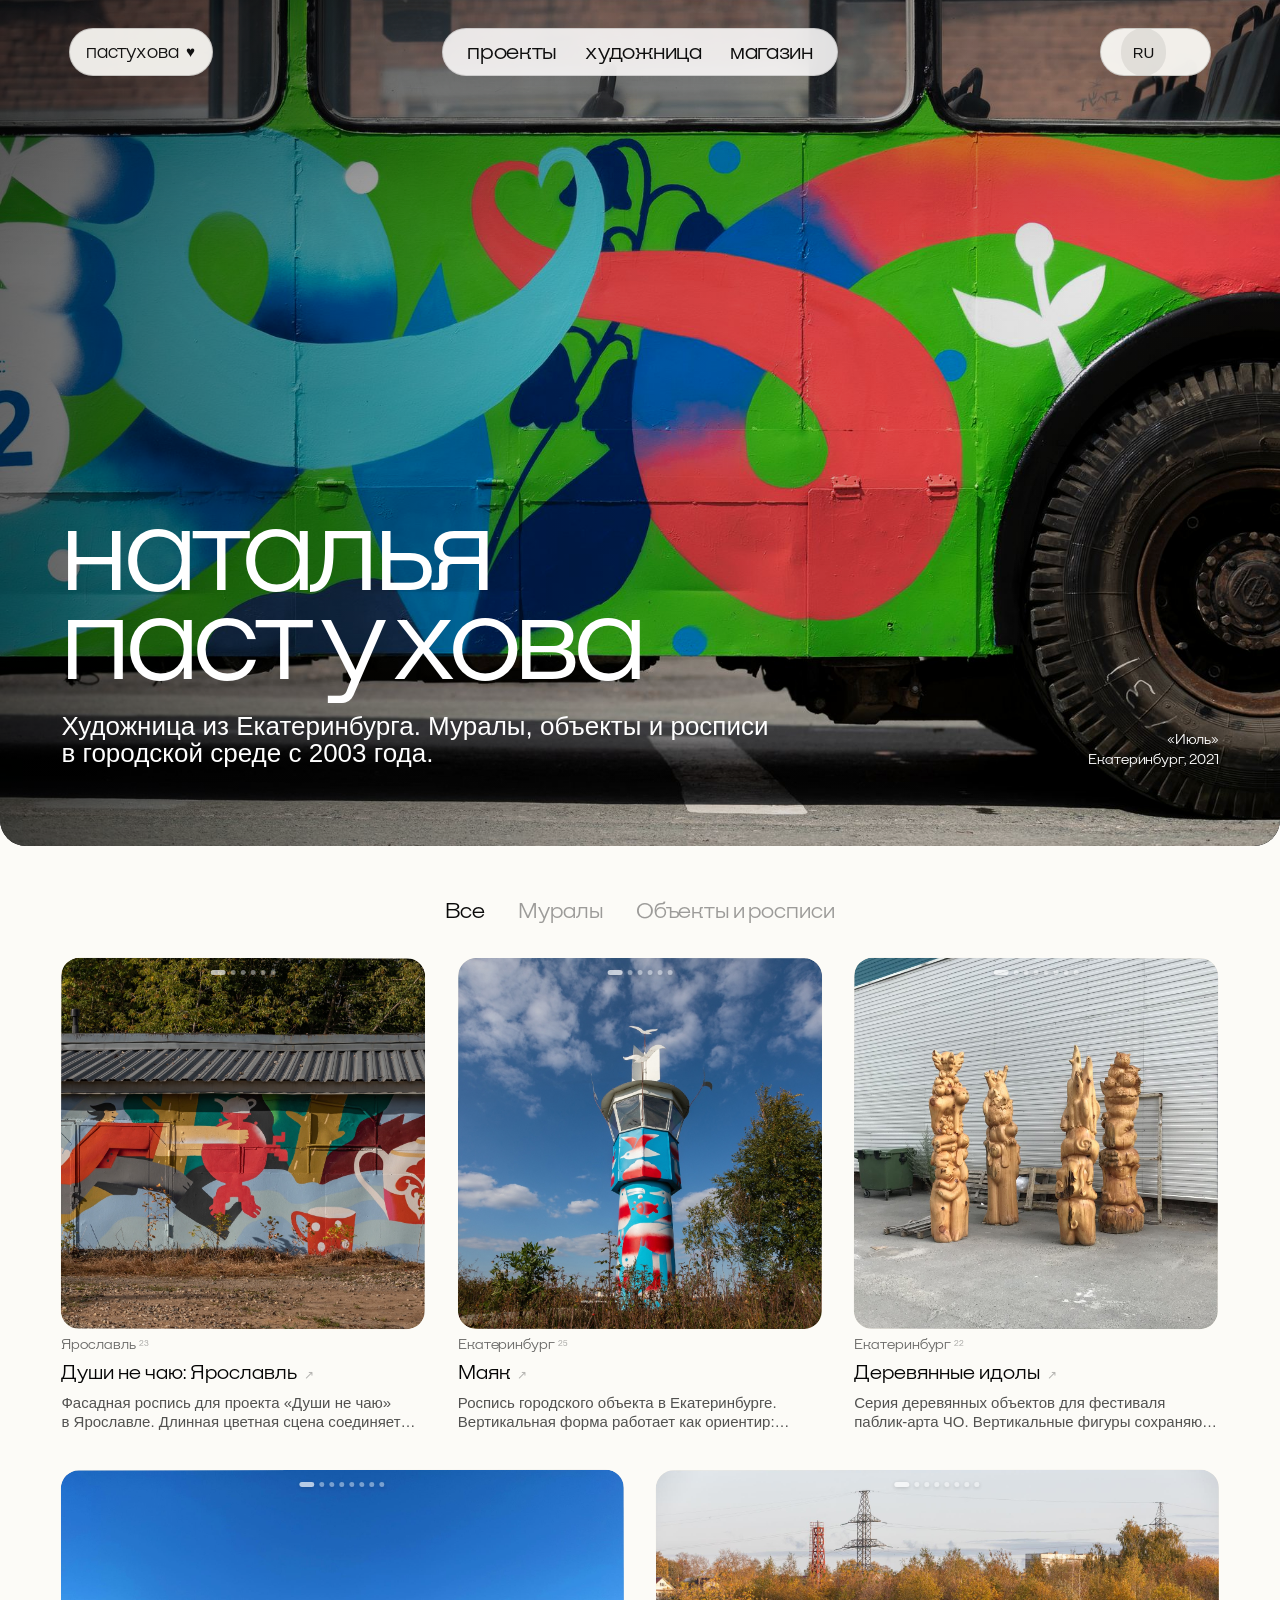
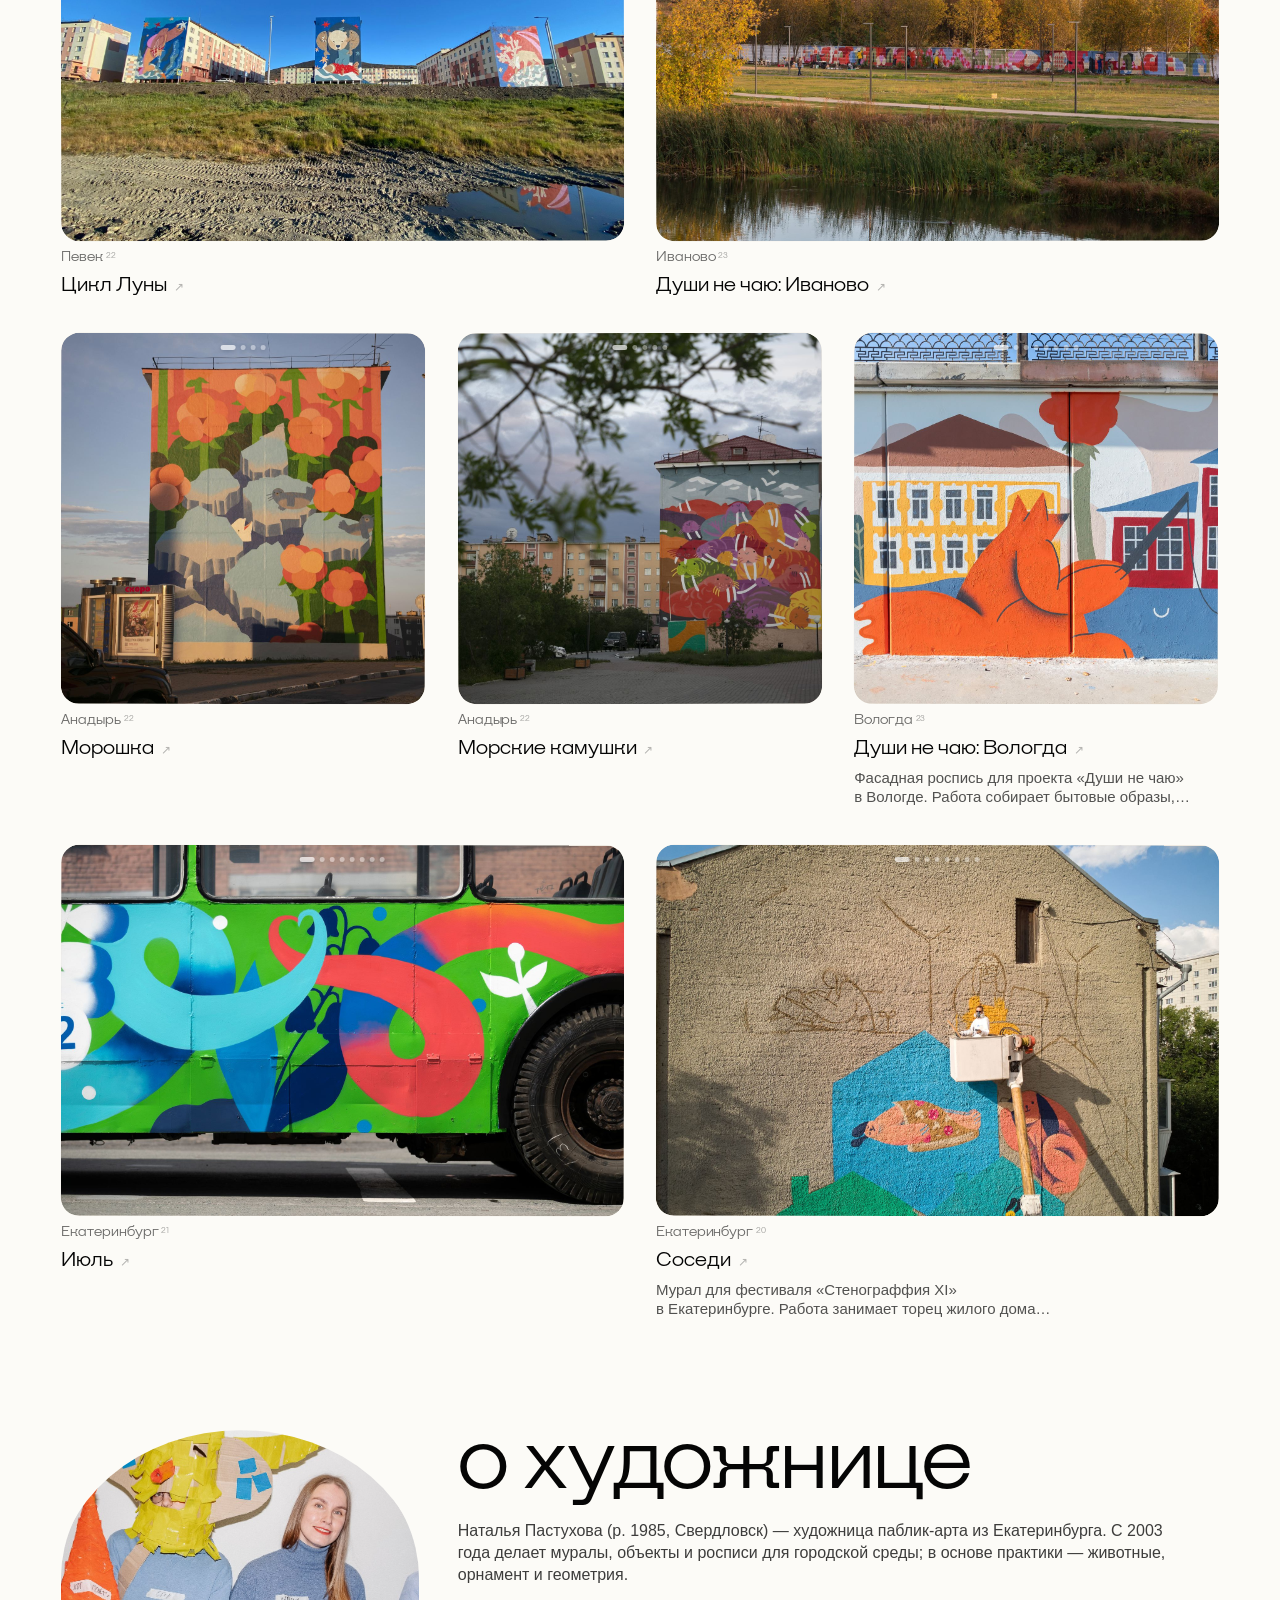
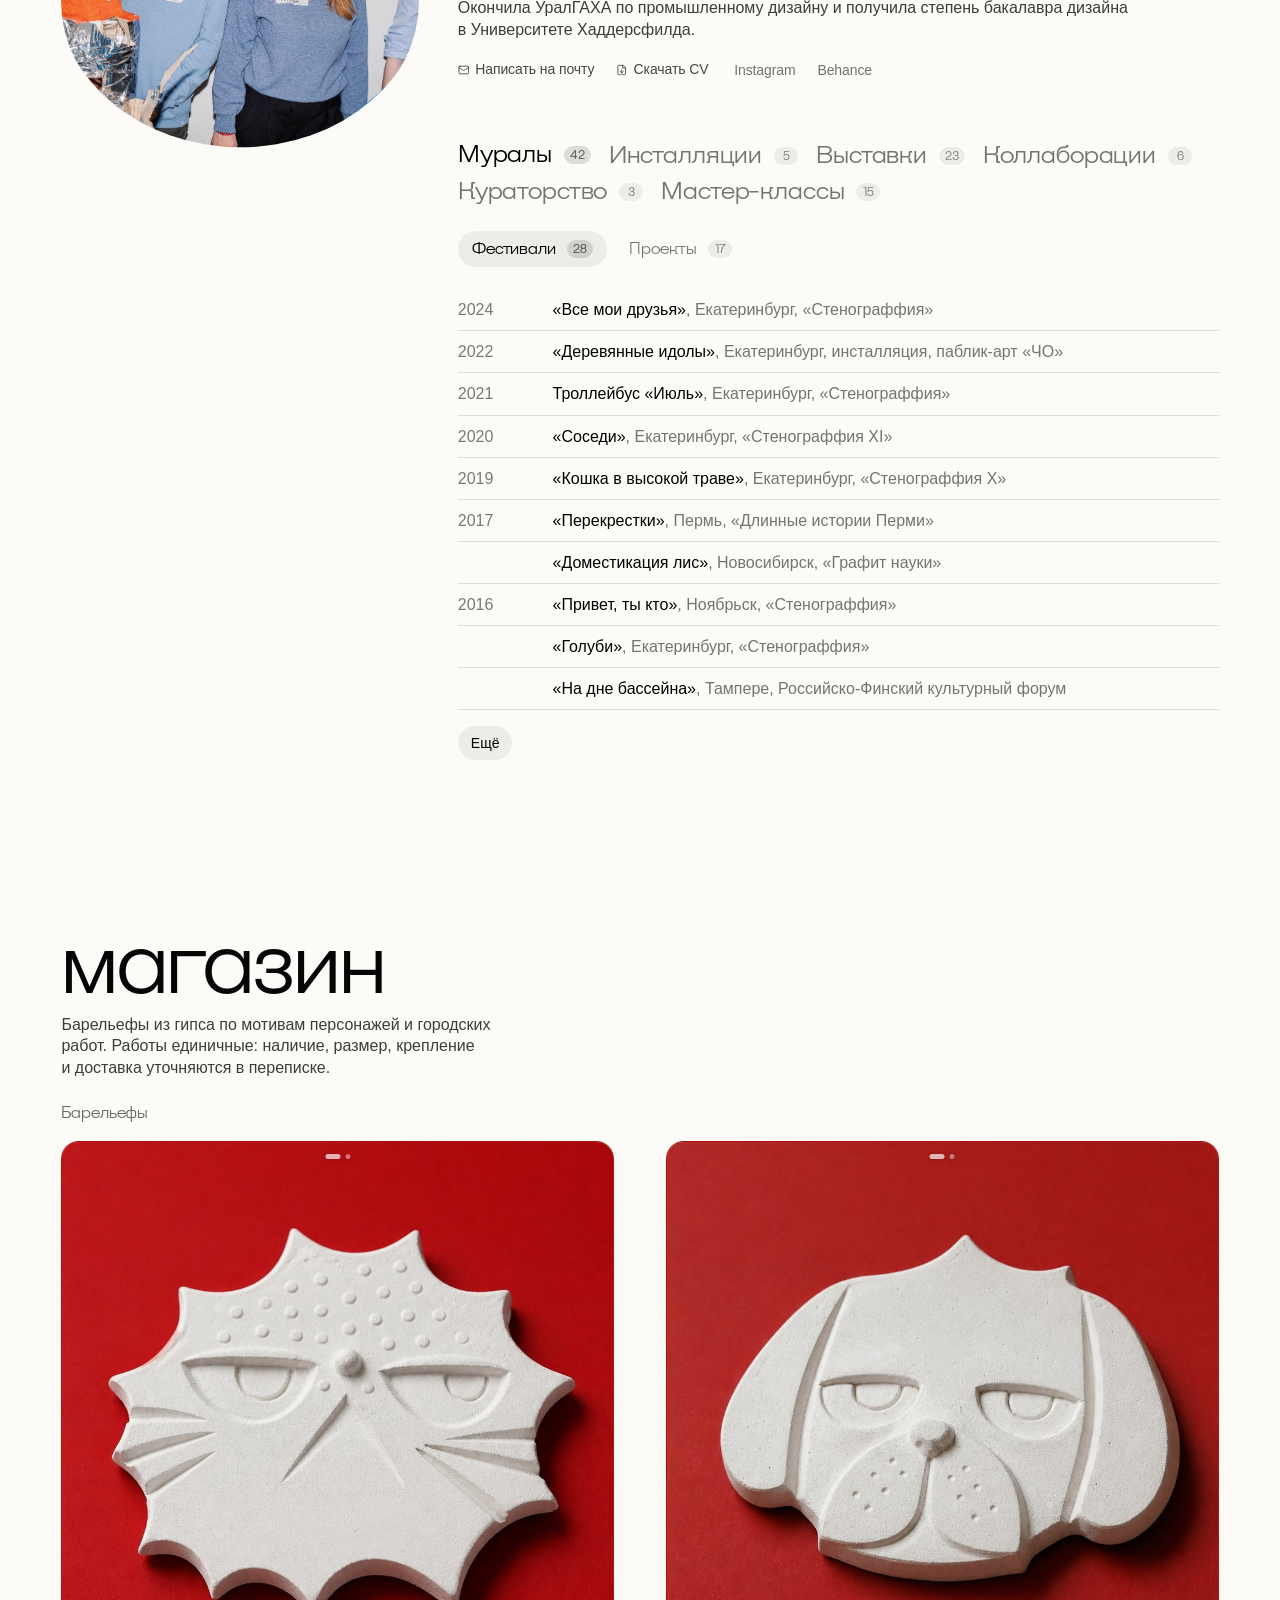
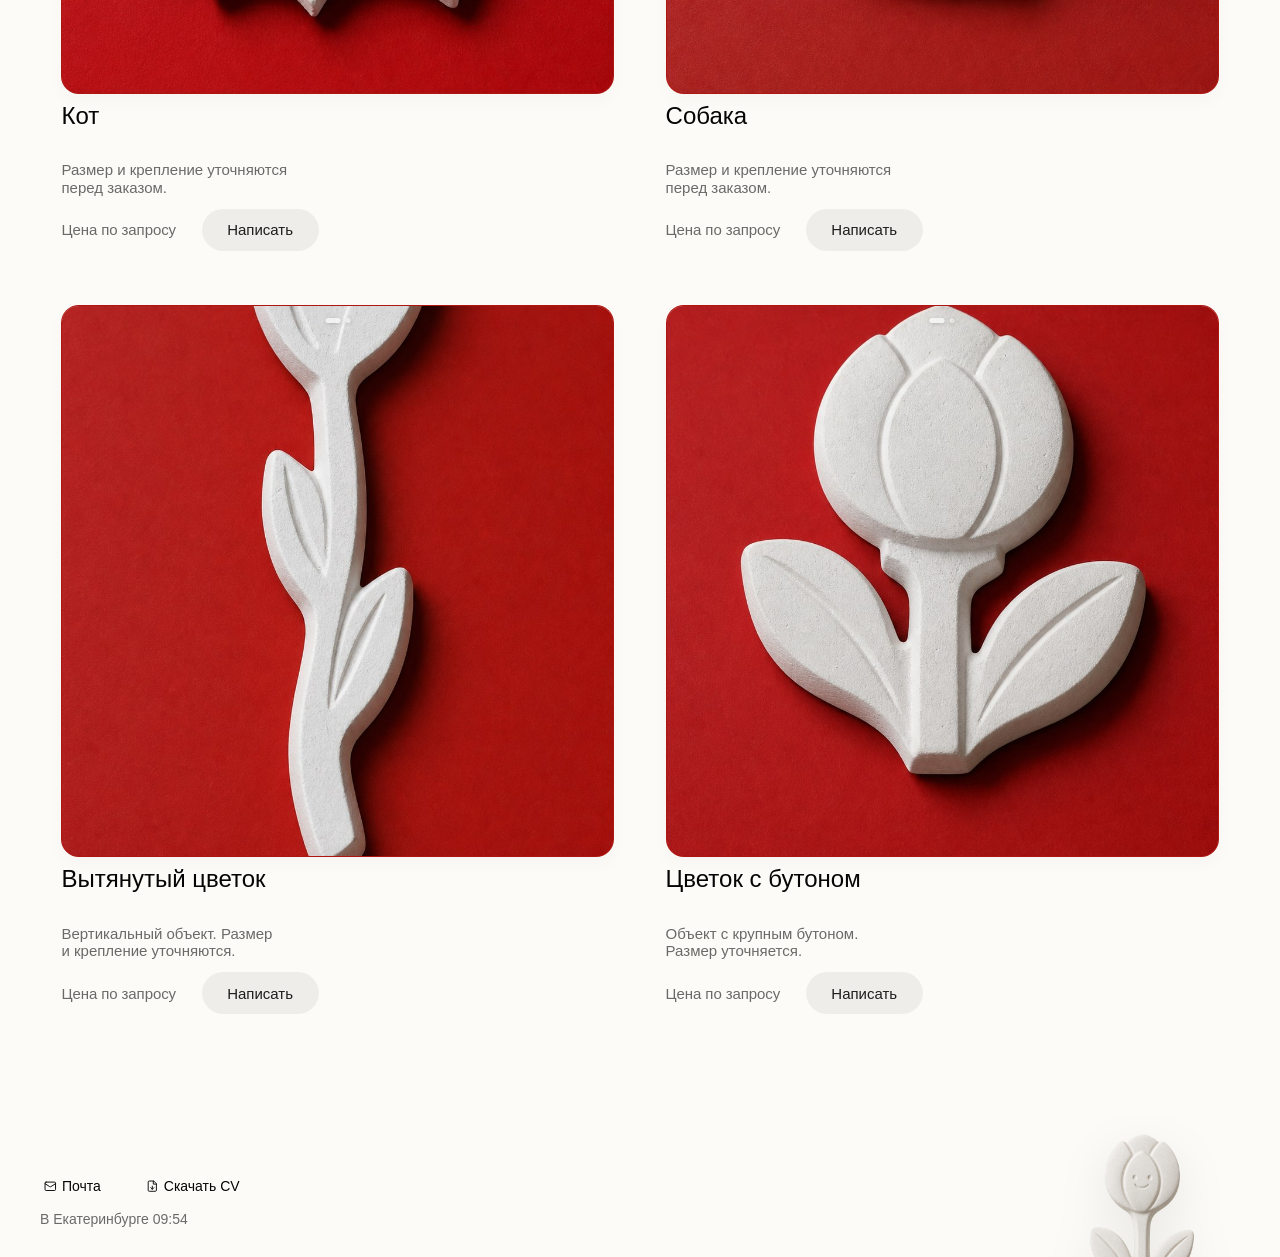
==== commit 6519f5e0: "Start safe site cleanup" ====
--- a/site/index.html
+++ b/site/index.html
@@ -21,7 +21,7 @@
     <link rel="alternate" hreflang="en" href="https://aimpss7.github.io/natasha-pastukhova-site/en.html">
     <title>Наталья Пастухова</title>
     <link rel="icon" href="favicon.svg" type="image/svg+xml">
-    <link rel="stylesheet" href="css/style.css?v=site-v1-154">
+    <link rel="stylesheet" href="css/style.css?v=site-v1-155">
 </head>
 <body class="site-home site-ru">
     <header class="header">
@@ -323,6 +323,6 @@
         <img class="footer-flower" src="assets/images/footer/smiling-flower-relief.png" alt="" loading="lazy" decoding="async" aria-hidden="true">
     </footer>
 
-    <script defer src="js/main.js?v=site-v1-60"></script>
+    <script defer src="js/main.js?v=site-v1-61"></script>
 </body>
 </html>
--- a/site/css/style.css
+++ b/site/css/style.css
@@ -5793,152 +5793,6 @@
     }
 }
 
-/* ========== PRIVACY MODAL ========== */
-.privacy-modal {
-    position: fixed;
-    inset: 0;
-    z-index: 1200;
-    display: flex;
-    align-items: flex-end;
-    justify-content: flex-end;
-    padding: 28px;
-    background: rgba(252, 251, 247, 0.28);
-    opacity: 0;
-    pointer-events: none;
-    transition: opacity 0.18s ease;
-}
-
-.privacy-modal[hidden] {
-    display: none;
-}
-
-.privacy-modal.is-open {
-    opacity: 1;
-    pointer-events: auto;
-}
-
-.privacy-modal-panel {
-    position: relative;
-    width: min(440px, calc(100vw - 56px));
-    padding: 24px 24px 22px;
-    border-radius: 18px;
-    background: rgba(255, 255, 255, 0.86);
-    box-shadow: 0 18px 70px rgba(0, 0, 0, 0.16);
-    backdrop-filter: blur(24px);
-    -webkit-backdrop-filter: blur(24px);
-    transform: translateY(10px);
-    transition: transform 0.18s ease;
-}
-
-.privacy-modal.is-open .privacy-modal-panel {
-    transform: translateY(0);
-}
-
-.privacy-modal-label {
-    display: block;
-    margin-bottom: 12px;
-    color: rgba(0, 0, 0, 0.5);
-    font-size: 13px;
-    line-height: 1.2;
-}
-
-.privacy-modal h2 {
-    max-width: 340px;
-    margin: 0 42px 16px 0;
-    font-size: clamp(30px, 3vw, 42px);
-    font-weight: normal;
-    line-height: 0.98;
-}
-
-.privacy-modal p {
-    margin: 0;
-    color: rgba(0, 0, 0, 0.68);
-    font-size: 15px;
-    line-height: 1.38;
-}
-
-.privacy-modal p + p {
-    margin-top: 10px;
-}
-
-.privacy-modal-close,
-.privacy-modal-ok {
-    appearance: none;
-    border: 0;
-    font: inherit;
-    cursor: var(--heart-cursor-pointer);
-}
-
-.privacy-modal-close {
-    position: absolute;
-    top: 16px;
-    right: 16px;
-    display: inline-flex;
-    align-items: center;
-    justify-content: center;
-    width: 36px;
-    height: 36px;
-    border-radius: 50%;
-    background: rgba(0, 0, 0, 0.07);
-    color: #000;
-    font-size: 20px;
-    line-height: 1;
-}
-
-.privacy-modal-ok {
-    display: inline-flex;
-    align-items: center;
-    justify-content: center;
-    min-height: 40px;
-    margin-top: 18px;
-    padding: 0 16px;
-    border-radius: 14px;
-    background: rgba(0, 0, 0, 0.07);
-    color: #000;
-    font-size: 15px;
-    line-height: 1;
-}
-
-.privacy-modal-close:hover,
-.privacy-modal-close:focus-visible,
-.privacy-modal-ok:hover,
-.privacy-modal-ok:focus-visible {
-    background: rgba(0, 0, 0, 0.18);
-}
-
-.privacy-modal-open {
-    overflow: hidden;
-}
-
-button.footer-privacy {
-    appearance: none;
-    padding: 0;
-    border: 0;
-    background: transparent;
-    font: inherit;
-    text-align: inherit;
-}
-
-@media (max-width: 620px) {
-    .privacy-modal {
-        padding: 14px;
-    }
-
-    .privacy-modal-panel {
-        width: 100%;
-        padding: 22px 20px 20px;
-        border-radius: 18px;
-    }
-
-    .privacy-modal h2 {
-        font-size: 34px;
-    }
-
-    .privacy-modal-ok {
-        width: 100%;
-    }
-}
-
 /* ========== FOOTER MOBILE RHYTHM FIX ========== */
 .footer {
     margin-top: clamp(34px, 4.4vw, 54px);
@@ -6839,9 +6693,7 @@
 .shop-heading p,
 .shop-item p,
 .project-description,
-.project-facts-notes,
-.privacy-content p,
-.privacy-modal-panel p {
+.project-facts-notes {
     text-wrap: pretty;
 }
 
@@ -9591,21 +9443,18 @@
 }
 
 .project-detail-card,
-.privacy-modal-panel,
 .shop-order-modal-panel {
     scrollbar-width: thin;
     scrollbar-color: rgba(0, 0, 0, 0.22) transparent;
 }
 
 .project-detail-card::-webkit-scrollbar,
-.privacy-modal-panel::-webkit-scrollbar,
 .shop-order-modal-panel::-webkit-scrollbar {
     width: 12px;
     height: 12px;
 }
 
 .project-detail-card::-webkit-scrollbar-thumb,
-.privacy-modal-panel::-webkit-scrollbar-thumb,
 .shop-order-modal-panel::-webkit-scrollbar-thumb {
     border-width: 3px;
     background: rgba(0, 0, 0, 0.24);
@@ -9621,7 +9470,6 @@
 .shop-order,
 .shop-preview .shop-order,
 .shop-item--mayak-reflect .shop-order,
-.privacy-modal-ok,
 .shop-order-modal-mail,
 .shop-order-modal-copy,
 .shop-order-modal-cancel {
@@ -9649,8 +9497,6 @@
 .shop-preview .shop-order:focus-visible,
 .shop-item--mayak-reflect .shop-order:hover,
 .shop-item--mayak-reflect .shop-order:focus-visible,
-.privacy-modal-ok:hover,
-.privacy-modal-ok:focus-visible,
 .shop-order-modal-mail:hover,
 .shop-order-modal-mail:focus-visible,
 .shop-order-modal-copy:hover,
@@ -9766,7 +9612,6 @@
 }
 
 .onepage-main .project-inline-detail.project-inline-overlay .project-detail-card.project-detail-card--entity,
-.privacy-modal-panel,
 .shop-order-modal-panel {
     background: var(--glass-paper) !important;
 }
@@ -10894,23 +10739,16 @@
         align-items: center !important;
     }
 
-    .privacy-modal-close,
     .shop-order-modal-close,
     .onepage-main .project-detail-close {
         width: 44px !important;
         height: 44px !important;
     }
 
-    .privacy-modal-ok,
     .shop-order-modal-mail,
     .shop-order-modal-copy,
     .shop-order-modal-cancel {
         min-height: 44px !important;
-    }
-
-    .privacy-modal-close {
-        top: 12px;
-        right: 12px;
     }
 }
 
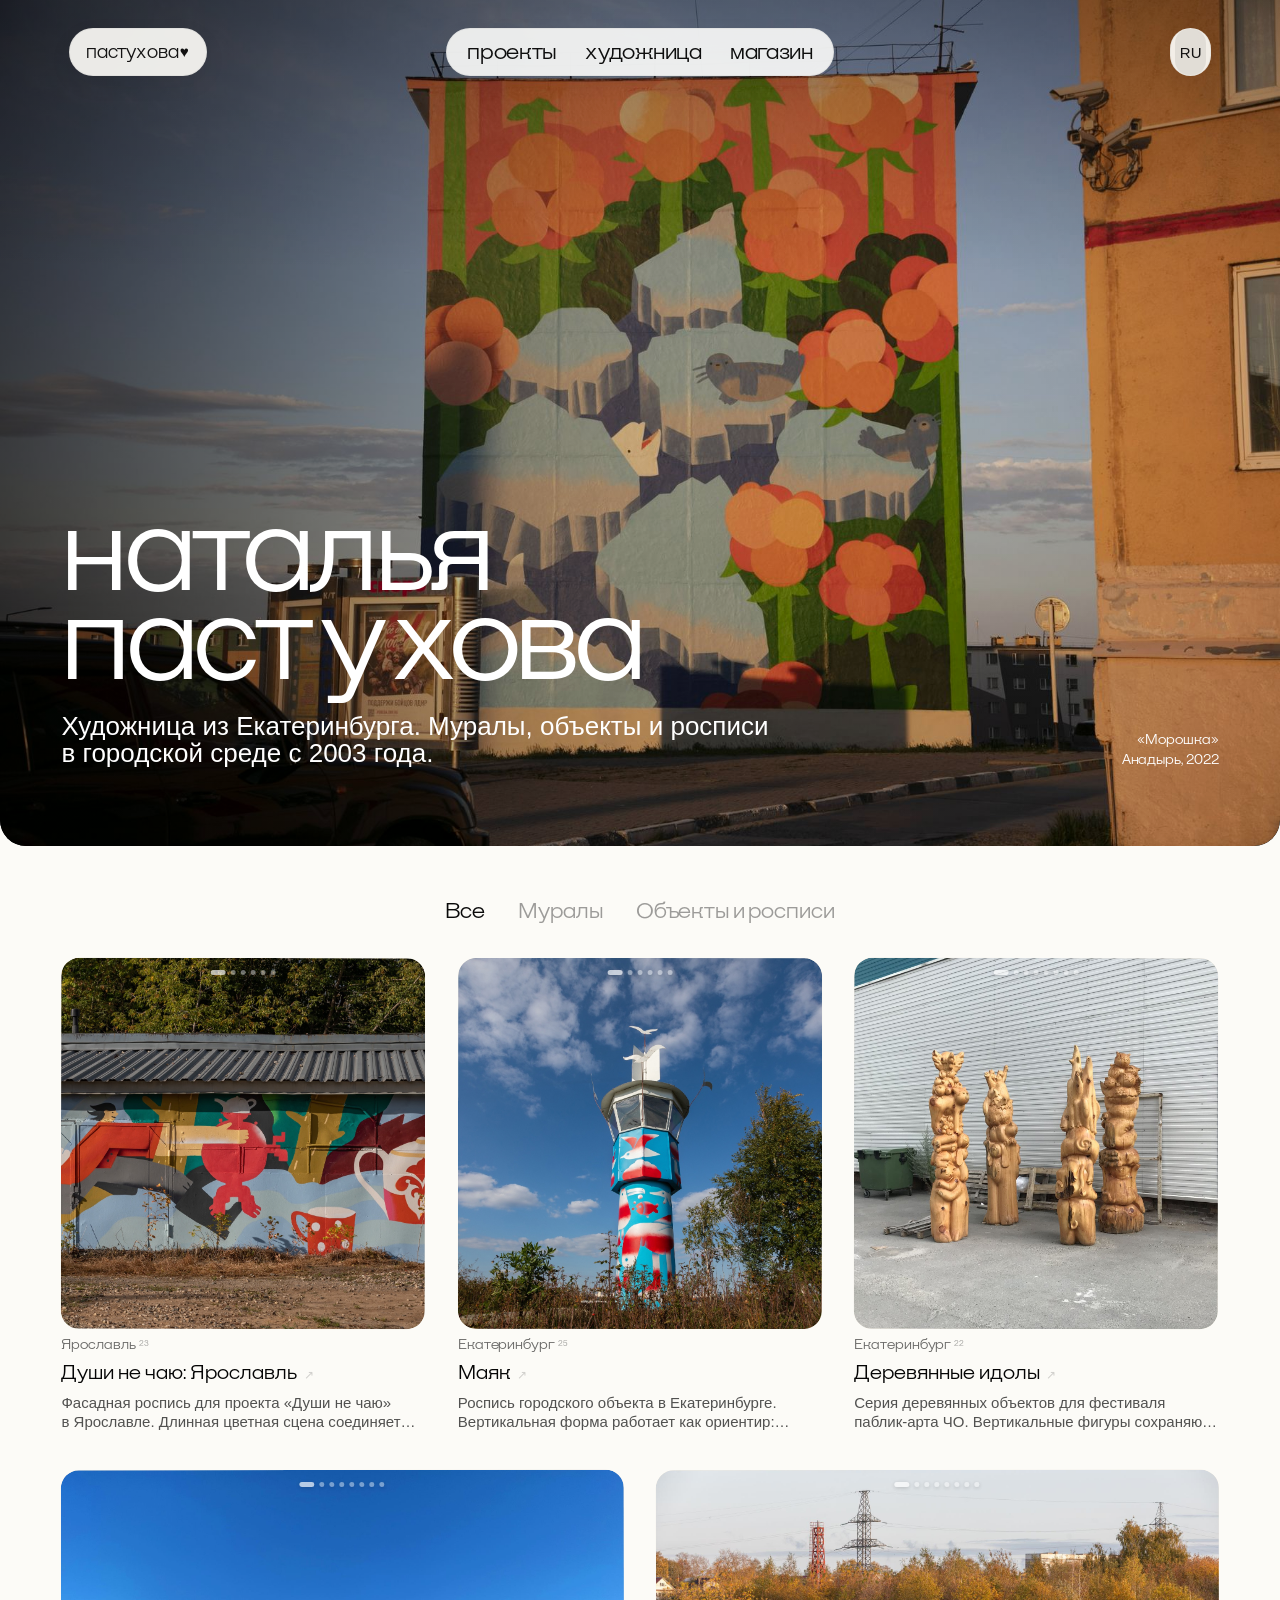
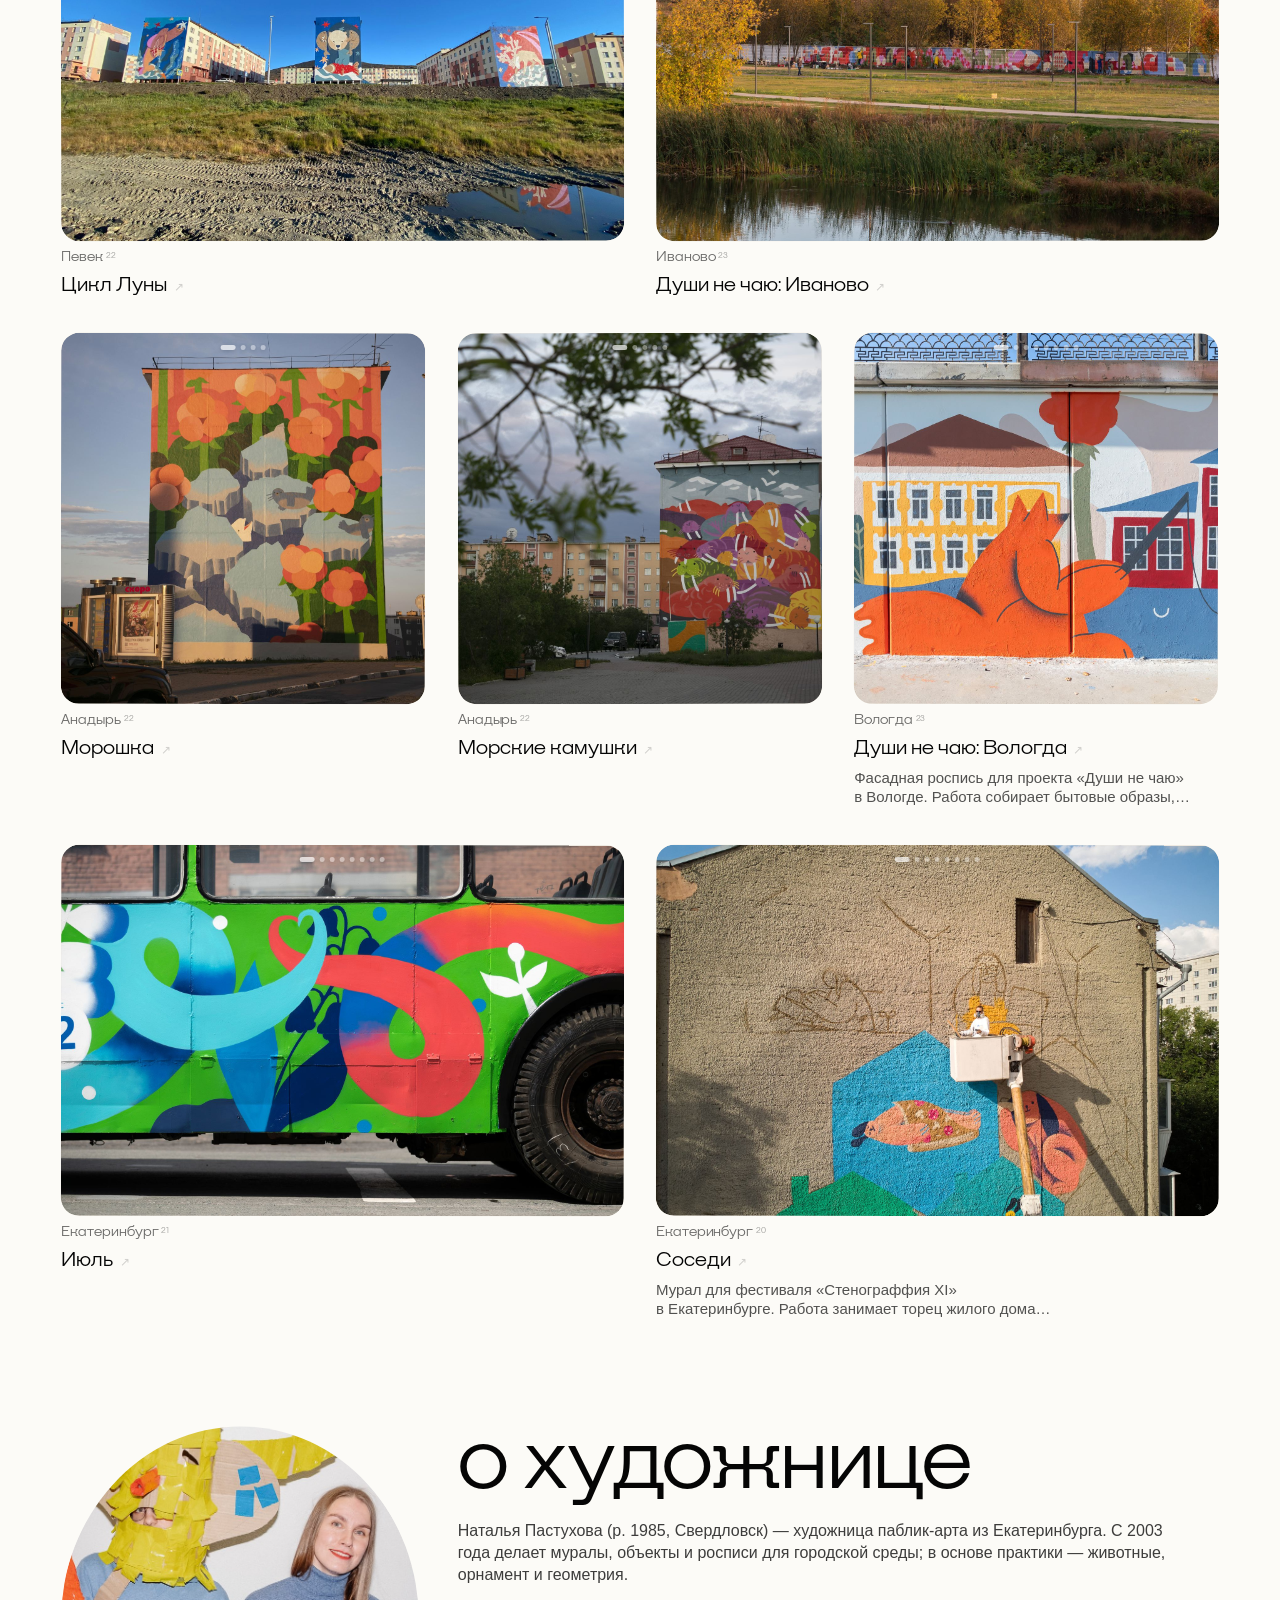
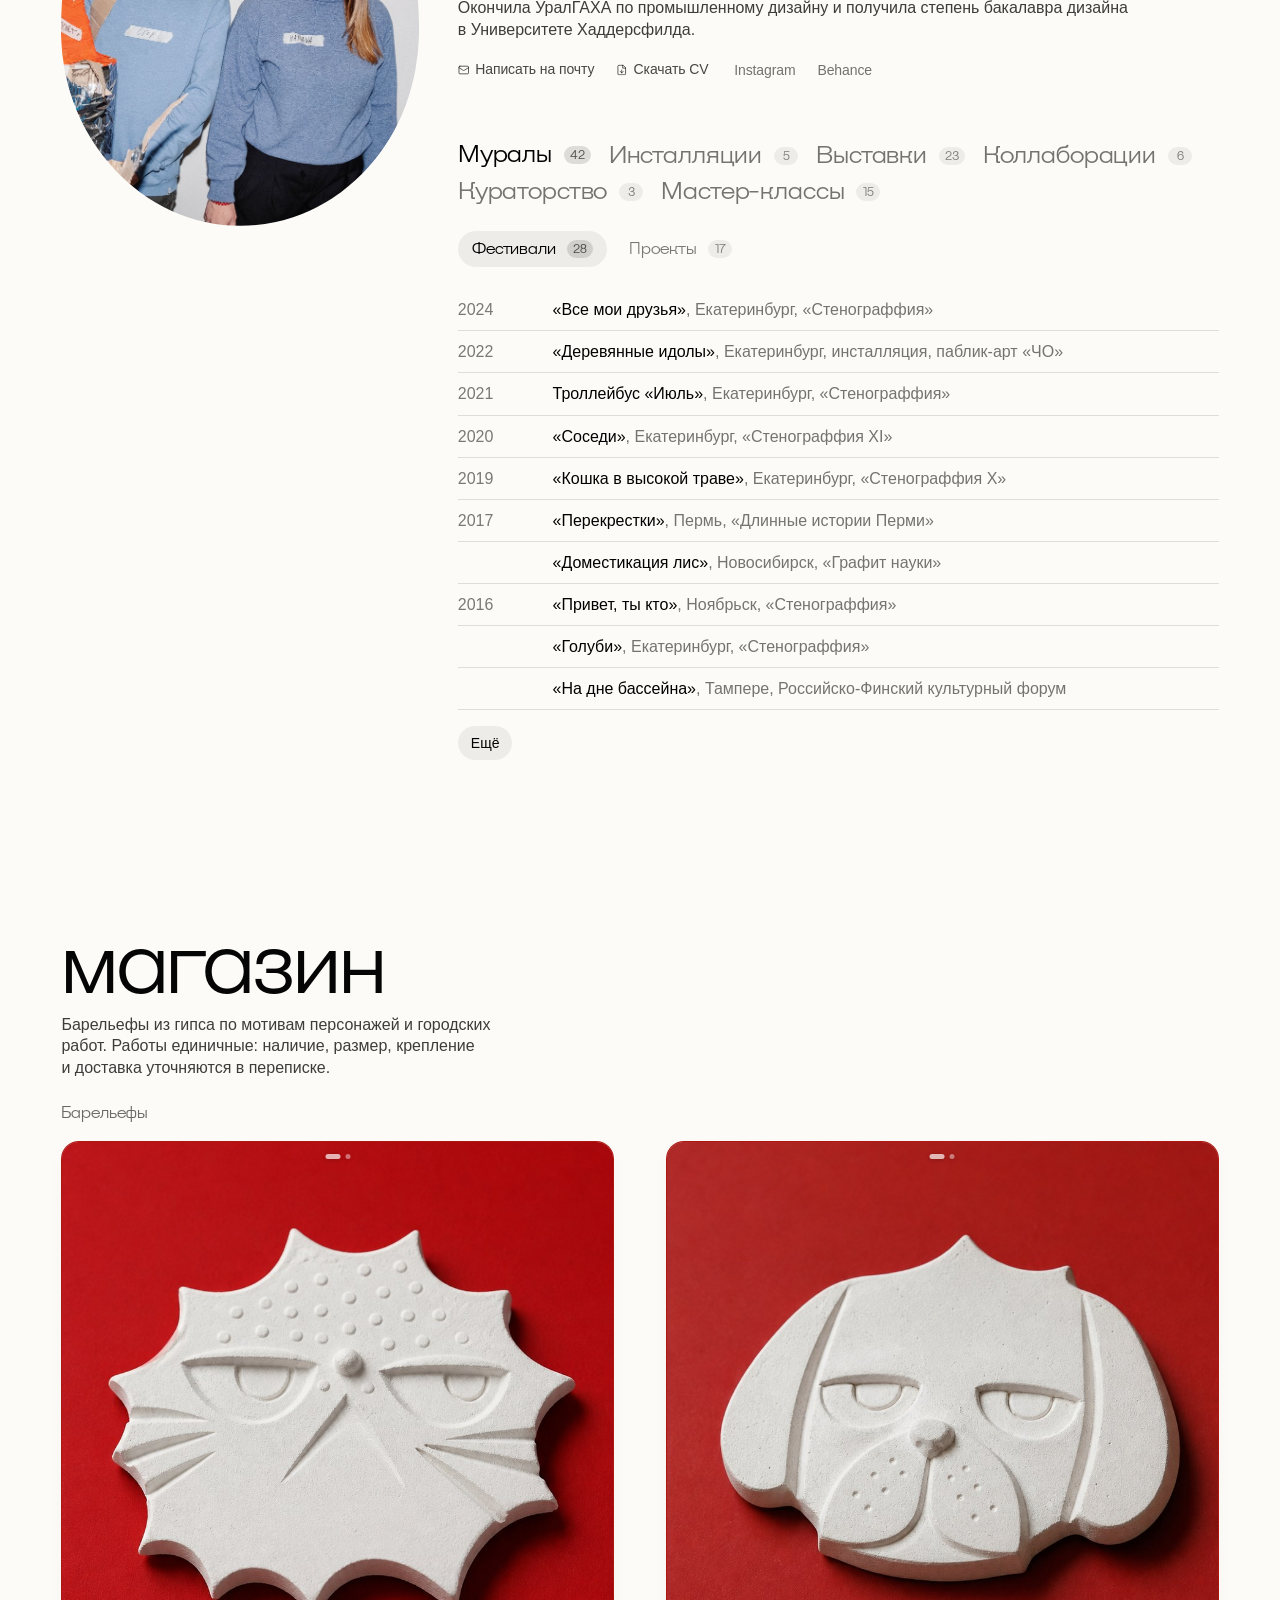
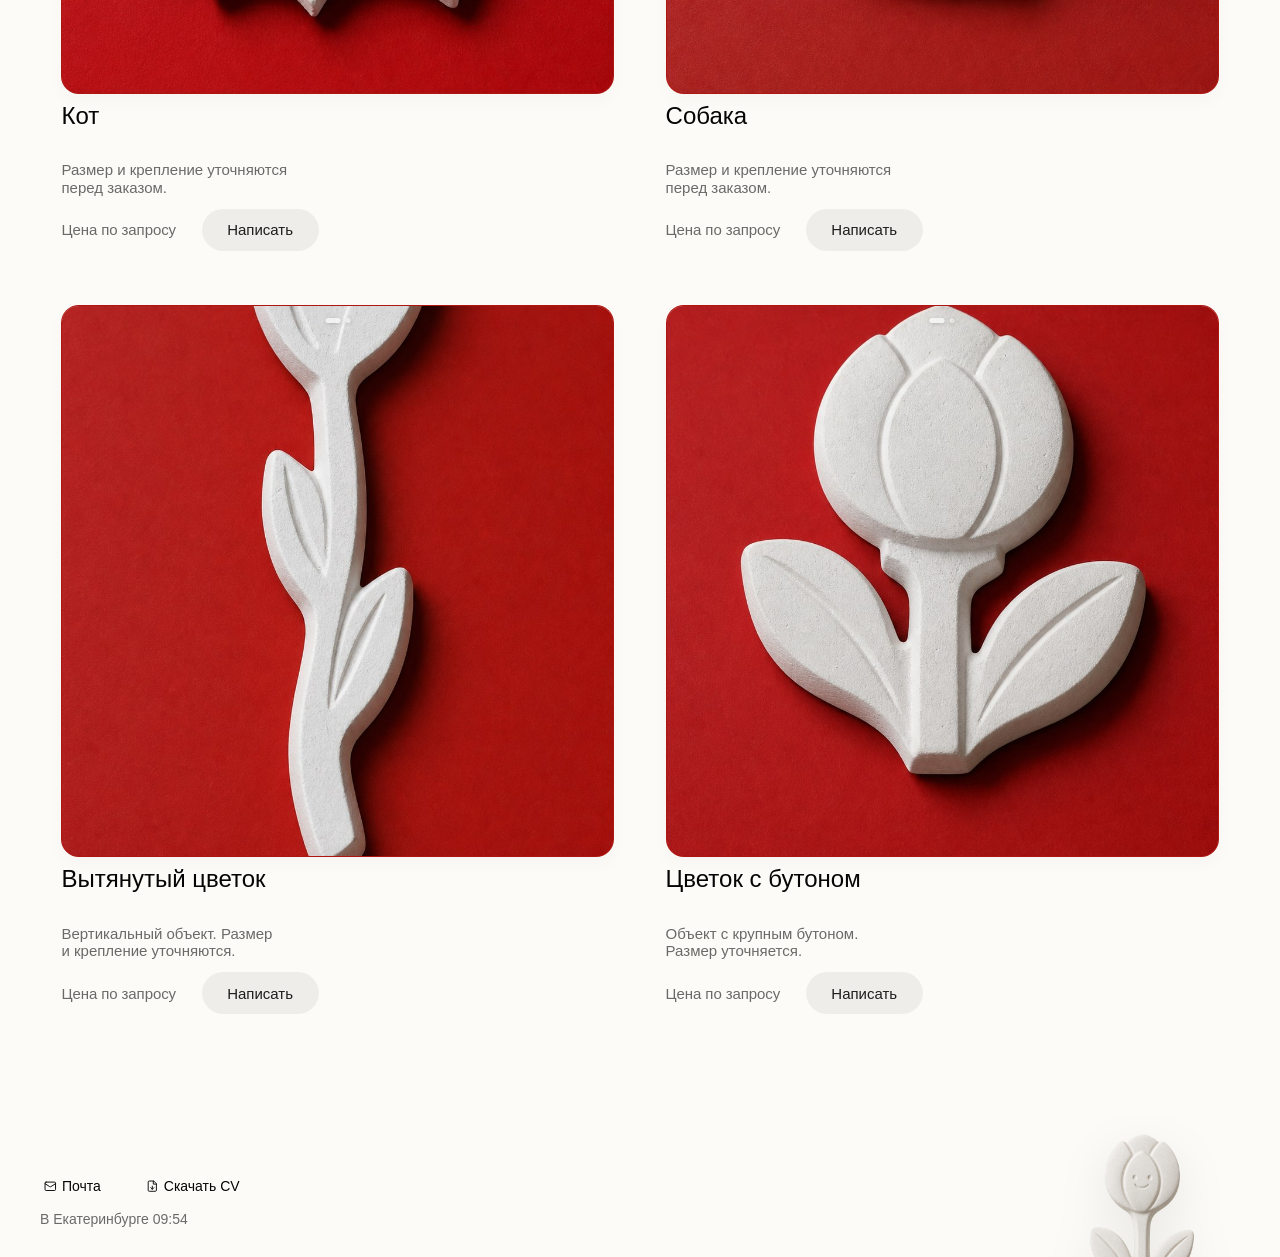
==== commit 028e3b07: "Polish header capsule spacing" ====
--- a/site/index.html
+++ b/site/index.html
@@ -21,7 +21,7 @@
     <link rel="alternate" hreflang="en" href="https://aimpss7.github.io/natasha-pastukhova-site/en.html">
     <title>Наталья Пастухова</title>
     <link rel="icon" href="favicon.svg" type="image/svg+xml">
-    <link rel="stylesheet" href="css/style.css?v=site-v1-155">
+    <link rel="stylesheet" href="css/style.css?v=site-v1-156">
 </head>
 <body class="site-home site-ru">
     <header class="header">
--- a/site/css/style.css
+++ b/site/css/style.css
@@ -21262,3 +21262,131 @@
         margin-top: 14px !important;
     }
 }
+
+/* ========== CYCLE 93: HEADER CAPSULE AIR AND HEART CURSOR POLISH ========== */
+:root {
+    --heart-cursor: url("data:image/svg+xml,%3Csvg xmlns='http://www.w3.org/2000/svg' width='34' height='34' viewBox='0 0 34 34'%3E%3Ctext x='17' y='24' text-anchor='middle' font-family='Arial, Helvetica, sans-serif' font-size='28' font-weight='700' fill='%23000'%3E%E2%99%A5%3C/text%3E%3C/svg%3E") 17 17, auto;
+    --heart-cursor-pointer: url("data:image/svg+xml,%3Csvg xmlns='http://www.w3.org/2000/svg' width='34' height='34' viewBox='0 0 34 34'%3E%3Ctext x='17' y='24' text-anchor='middle' font-family='Arial, Helvetica, sans-serif' font-size='28' font-weight='700' fill='%23000'%3E%E2%99%A5%3C/text%3E%3C/svg%3E") 17 17, pointer;
+}
+
+.header-logo,
+.header.is-compact .header-logo,
+.site-home .header:not(.is-compact):not(.nav-open) .header-logo,
+.header-menu,
+.header.is-compact .header-menu,
+.site-home .header:not(.is-compact):not(.nav-open) .header-menu,
+.header > .header-lang,
+.header.is-compact > .header-lang,
+.site-home .header:not(.is-compact):not(.nav-open) > .header-lang,
+.header-burger {
+    border-color: rgba(0, 0, 0, 0.045) !important;
+    box-shadow: 0 8px 24px rgba(0, 0, 0, 0.055) !important;
+}
+
+.header-logo,
+.header.is-compact .header-logo,
+.site-home .header:not(.is-compact):not(.nav-open) .header-logo {
+    gap: 0.04em !important;
+}
+
+.header-logo .heart,
+.header.is-compact .header-logo .heart,
+.site-home .header:not(.is-compact):not(.nav-open) .header-logo .heart {
+    width: 0.68em !important;
+    margin-left: -0.035em !important;
+    transform: translateY(0.025em) !important;
+}
+
+.header-menu,
+.header.is-compact .header-menu,
+.site-home .header:not(.is-compact):not(.nav-open) .header-menu {
+    padding-left: 6px !important;
+    padding-right: 6px !important;
+}
+
+.header-menu > a,
+.header.is-compact .header-menu > a,
+.site-home .header:not(.is-compact):not(.nav-open) .header-menu > a {
+    padding-left: 14px !important;
+    padding-right: 14px !important;
+}
+
+.header > .header-lang,
+.header.is-compact > .header-lang,
+.site-home .header:not(.is-compact):not(.nav-open) > .header-lang {
+    min-width: 0 !important;
+    padding-left: 4px !important;
+    padding-right: 4px !important;
+}
+
+.header > .header-lang .lang-toggle,
+.header.is-compact > .header-lang .lang-toggle {
+    min-width: 0 !important;
+    max-width: 0 !important;
+    padding-left: 0 !important;
+    padding-right: 0 !important;
+}
+
+.header > .header-lang .lang-toggle.is-active,
+.header.is-compact > .header-lang .lang-toggle.is-active {
+    min-width: 2.05em !important;
+    max-width: 2.05em !important;
+    padding-left: 8px !important;
+    padding-right: 8px !important;
+}
+
+.header > .header-lang:hover,
+.header > .header-lang:focus-within,
+.header.is-compact > .header-lang:hover,
+.header.is-compact > .header-lang:focus-within {
+    padding-left: 4px !important;
+    padding-right: 4px !important;
+}
+
+.header > .header-lang:hover .lang-toggle,
+.header > .header-lang:focus-within .lang-toggle,
+.header.is-compact > .header-lang:hover .lang-toggle,
+.header.is-compact > .header-lang:focus-within .lang-toggle {
+    min-width: 2.05em !important;
+    max-width: 2.05em !important;
+    padding-left: 8px !important;
+    padding-right: 8px !important;
+}
+
+.header > .header-lang:hover .lang-toggle + .lang-toggle,
+.header > .header-lang:focus-within .lang-toggle + .lang-toggle,
+.header.is-compact > .header-lang:hover .lang-toggle + .lang-toggle,
+.header.is-compact > .header-lang:focus-within .lang-toggle + .lang-toggle {
+    margin-left: 5px !important;
+}
+
+body.site-night {
+    --heart-cursor: url("data:image/svg+xml,%3Csvg xmlns='http://www.w3.org/2000/svg' width='34' height='34' viewBox='0 0 34 34'%3E%3Ctext x='17' y='24' text-anchor='middle' font-family='Arial, Helvetica, sans-serif' font-size='28' font-weight='700' fill='%23f4efe5'%3E%E2%99%A5%3C/text%3E%3C/svg%3E") 17 17, auto;
+    --heart-cursor-pointer: url("data:image/svg+xml,%3Csvg xmlns='http://www.w3.org/2000/svg' width='34' height='34' viewBox='0 0 34 34'%3E%3Ctext x='17' y='24' text-anchor='middle' font-family='Arial, Helvetica, sans-serif' font-size='28' font-weight='700' fill='%23f4efe5'%3E%E2%99%A5%3C/text%3E%3C/svg%3E") 17 17, pointer;
+}
+
+body.site-night .header-logo,
+body.site-night .header.is-compact .header-logo,
+body.site-night.site-home .header:not(.is-compact):not(.nav-open) .header-logo,
+body.site-night .header-menu,
+body.site-night .header.is-compact .header-menu,
+body.site-night.site-home .header:not(.is-compact):not(.nav-open) .header-menu,
+body.site-night .header > .header-lang,
+body.site-night .header.is-compact > .header-lang,
+body.site-night.site-home .header:not(.is-compact):not(.nav-open) > .header-lang,
+body.site-night .header-burger {
+    border-color: rgba(244, 239, 229, 0.06) !important;
+    box-shadow: 0 8px 24px rgba(0, 0, 0, 0.12) !important;
+}
+
+@media (max-width: 760px) {
+    .header .header-menu {
+        padding-left: 14px !important;
+        padding-right: 14px !important;
+    }
+
+    .header.nav-open .header-menu > a {
+        padding-left: 14px !important;
+        padding-right: 14px !important;
+    }
+}
